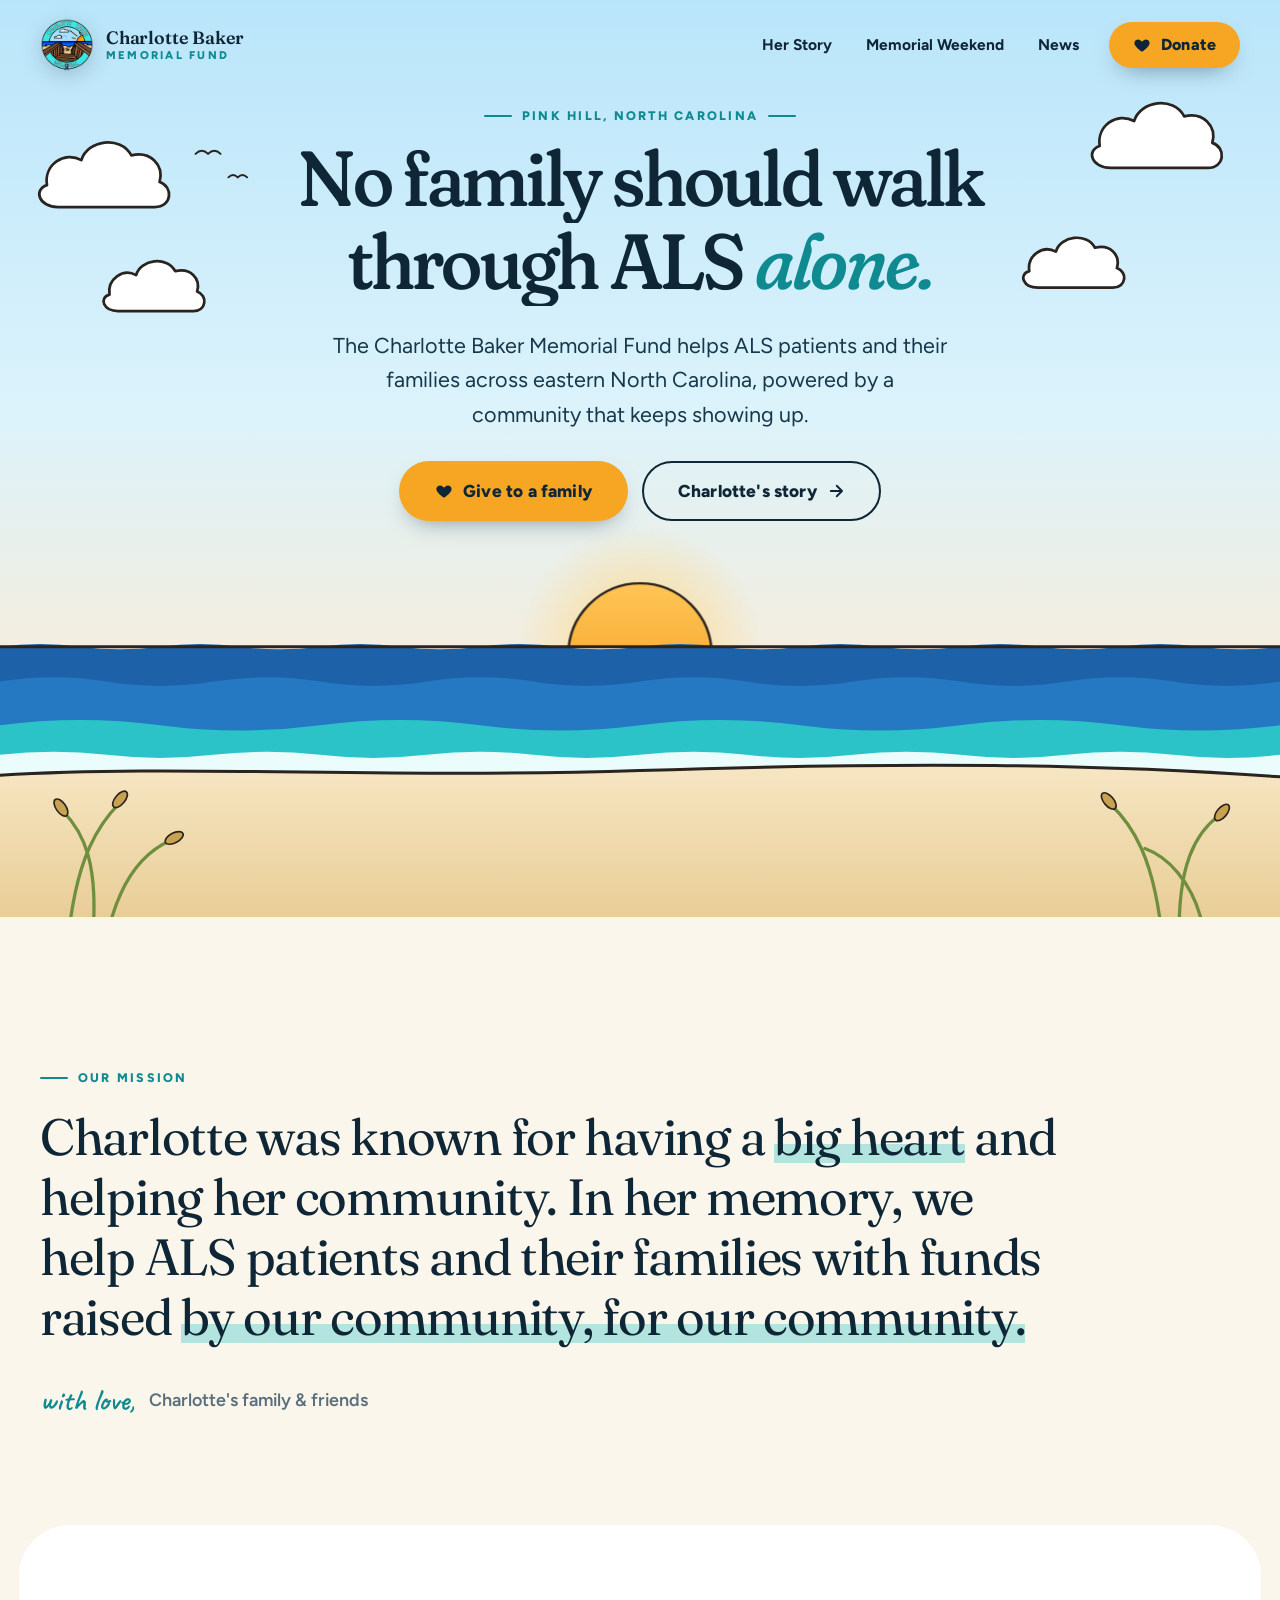
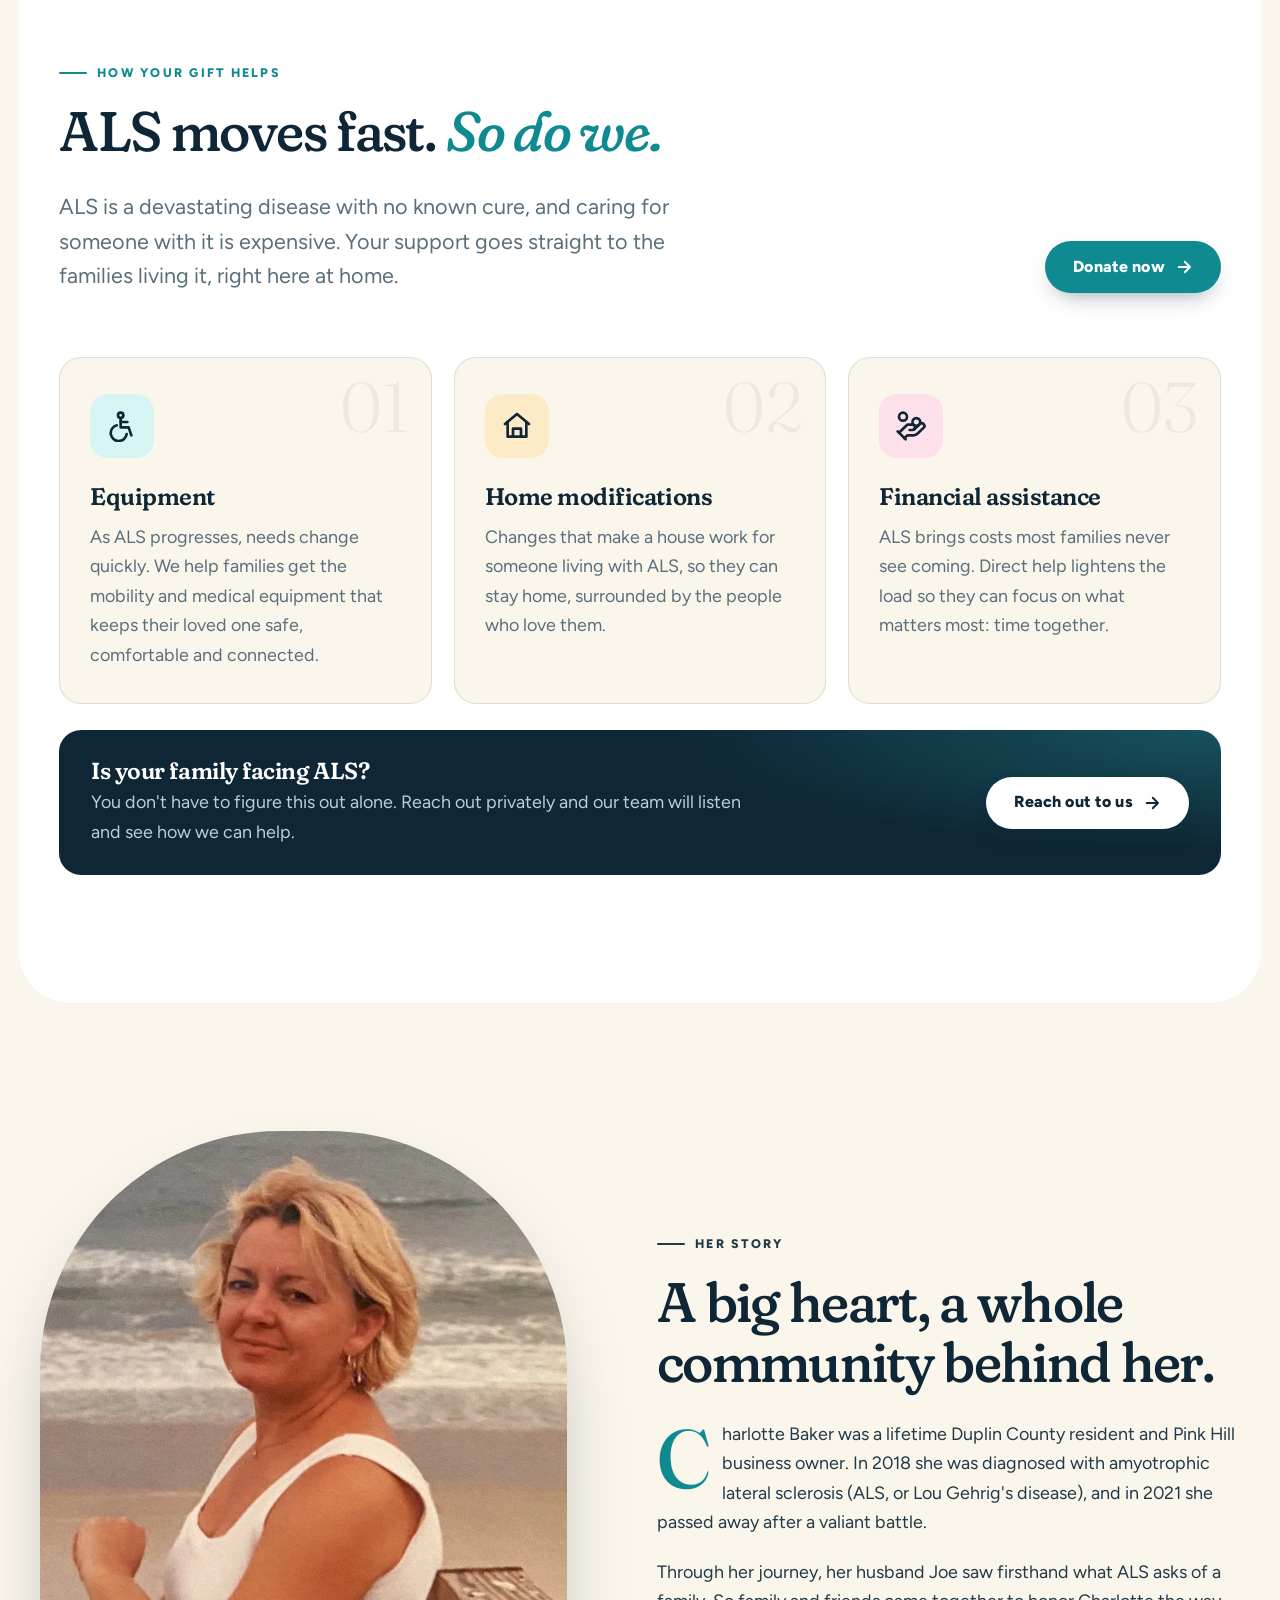
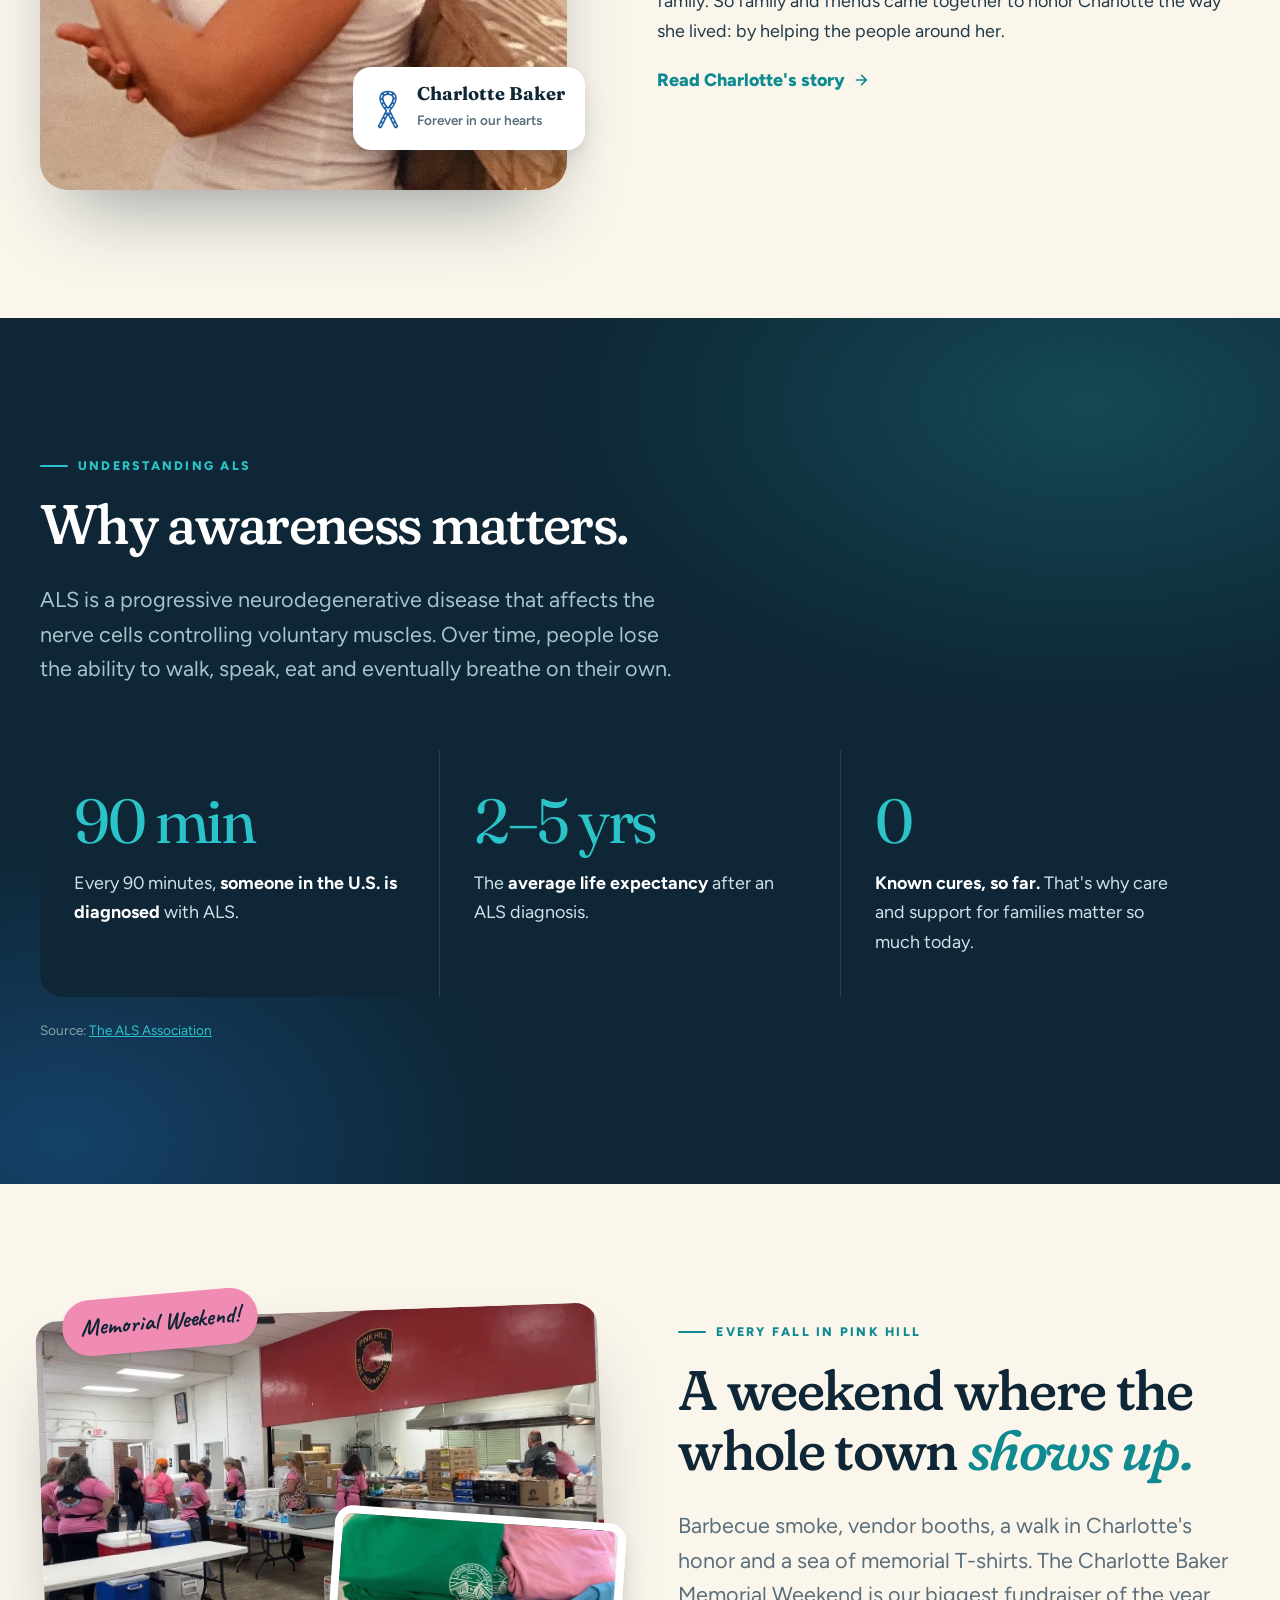
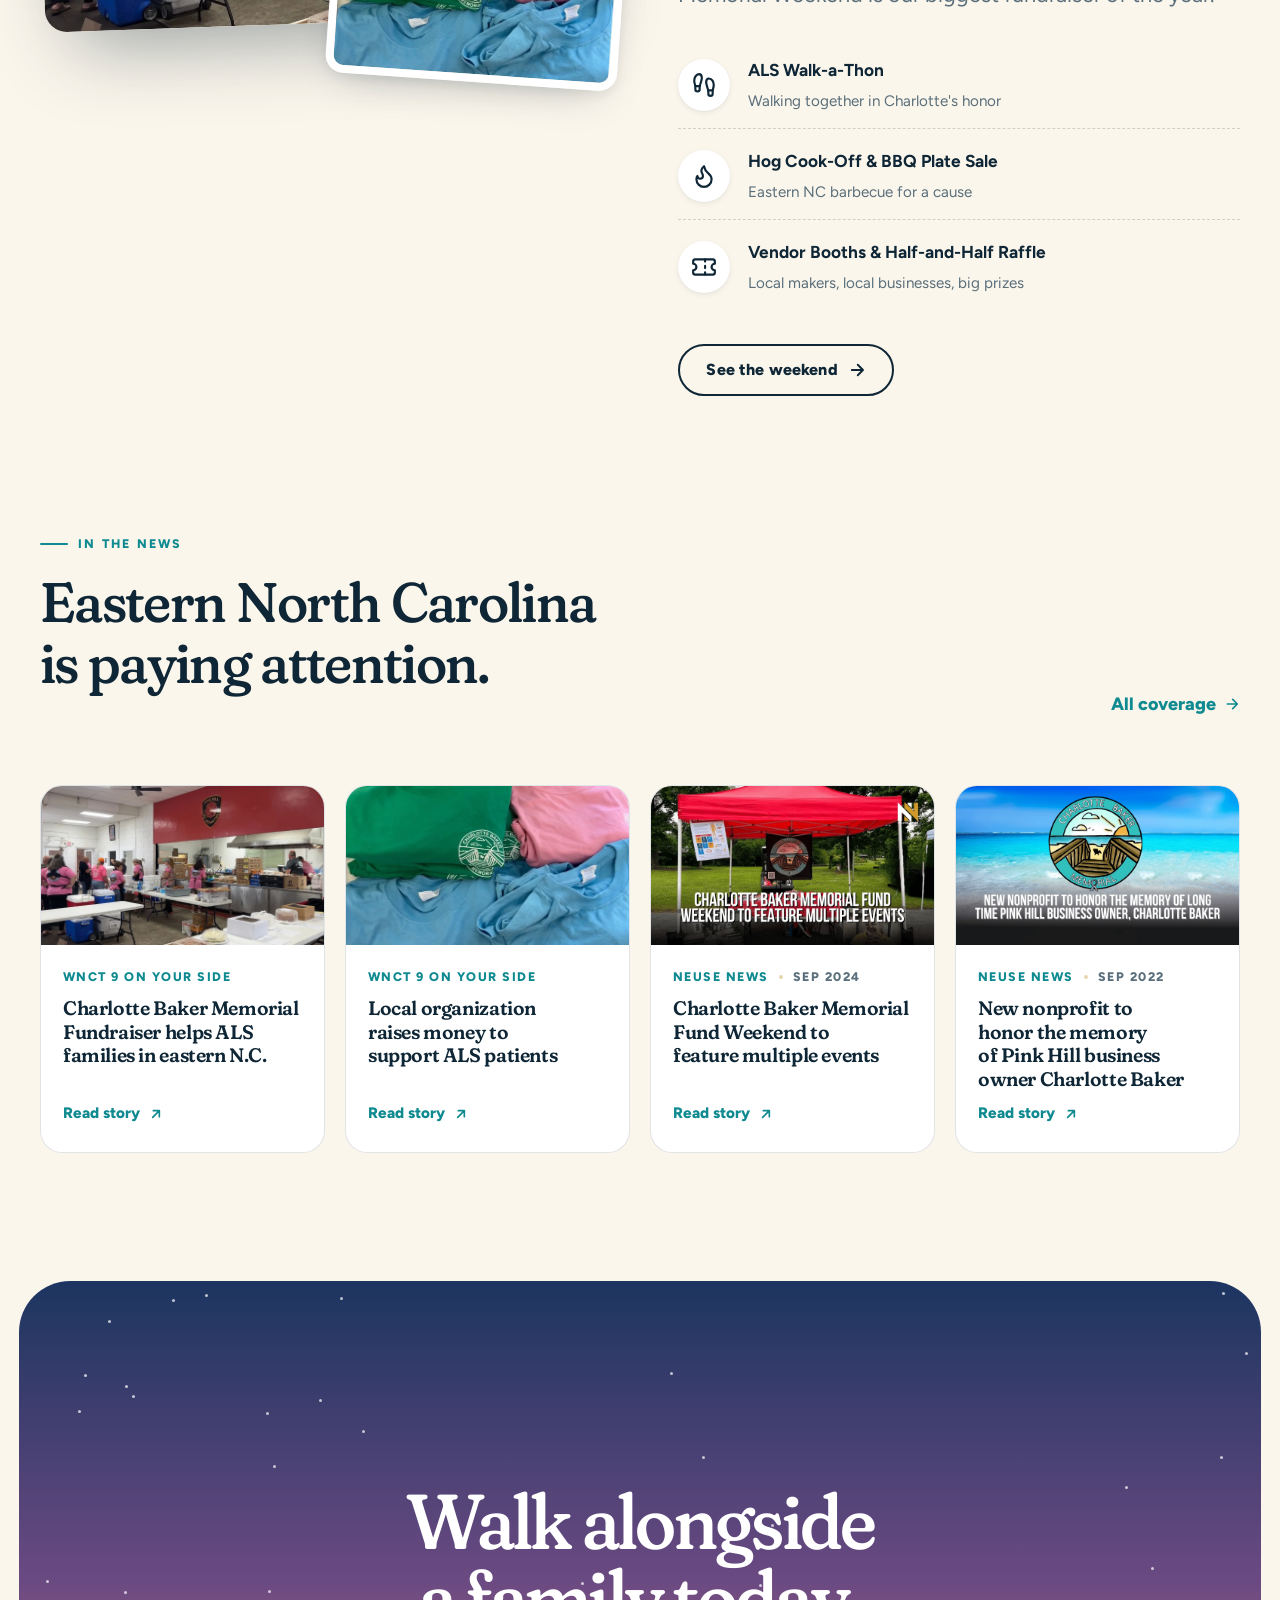
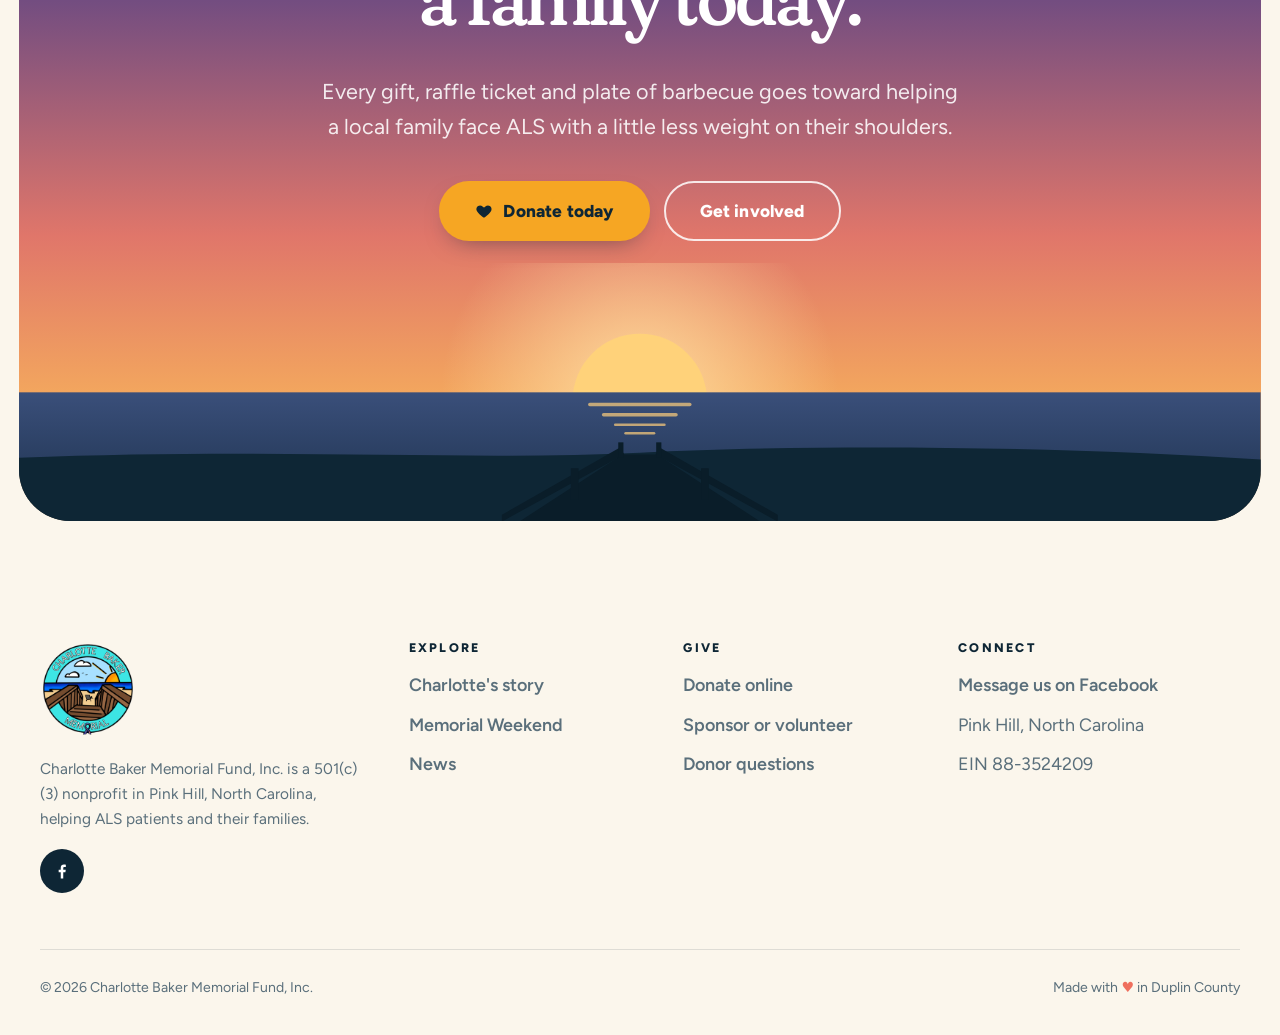
==== index.html @ 6b44a30d "Remove board section and softball from current Memorial Weekend content - Her Story: drop the "Our b" ====
<!doctype html>
<html lang="en">
<head>
  <meta charset="utf-8">
  <meta name="viewport" content="width=device-width, initial-scale=1">
  <title>Charlotte Baker Memorial Fund | Helping ALS Families in Eastern NC</title>
  <meta name="description" content="The Charlotte Baker Memorial Fund is a Pink Hill, NC nonprofit helping ALS patients and their families through community fundraisers and donations.">
  <link rel="canonical" href="https://cbmemorialfund.com/">
  <meta name="theme-color" content="#0e2635">

  <meta property="og:type" content="website">
  <meta property="og:site_name" content="Charlotte Baker Memorial Fund">
  <meta property="og:title" content="Charlotte Baker Memorial Fund">
  <meta property="og:description" content="No family should walk through ALS alone. Helping ALS patients and families across eastern North Carolina.">
  <meta property="og:image" content="https://cbmemorialfund.com/assets/img/press-founding.png">
  <meta property="og:url" content="https://cbmemorialfund.com/">
  <meta name="twitter:card" content="summary_large_image">

  <link rel="icon" type="image/png" href="assets/img/favicon.png">
  <link rel="apple-touch-icon" href="assets/img/apple-touch-icon.png">

  <link rel="preconnect" href="https://fonts.googleapis.com">
  <link rel="preconnect" href="https://fonts.gstatic.com" crossorigin>
  <link href="https://fonts.googleapis.com/css2?family=Caveat:wght@600;700&family=Figtree:wght@400;500;600;700;800&family=Fraunces:ital,opsz,wght,SOFT,WONK@0,9..144,300..700,0..100,0..1;1,9..144,300..700,0..100,0..1&display=swap" rel="stylesheet">
  <link rel="stylesheet" href="assets/css/styles.css?v=4">
  <script>document.documentElement.classList.add("js")</script>

  <script type="application/ld+json">
  {
    "@context": "https://schema.org",
    "@type": "NGO",
    "name": "Charlotte Baker Memorial Fund, Inc.",
    "url": "https://cbmemorialfund.com/",
    "logo": "https://cbmemorialfund.com/assets/img/logo.png",
    "description": "A Pink Hill, North Carolina nonprofit helping ALS patients and their families through funds generated by fundraisers and donations from the community.",
    "taxID": "88-3524209",
    "foundingDate": "2021",
    "address": { "@type": "PostalAddress", "addressLocality": "Pink Hill", "addressRegion": "NC", "addressCountry": "US" },
    "sameAs": ["https://www.facebook.com/CBakerSoftballTournament/"]
  }
  </script>
</head>
<body>
  <a class="skip-link" href="#main">Skip to content</a>

  <header class="site-header">
    <div class="wrap header-inner">
      <a class="brand" href="index.html" aria-label="Charlotte Baker Memorial Fund home">
        <img src="assets/img/logo-sm.png" alt="" width="54" height="54">
        <span class="brand-text"><strong>Charlotte Baker</strong><span>Memorial Fund</span></span>
      </a>
      <button class="menu-toggle" aria-expanded="false" aria-controls="site-nav" aria-label="Open menu"><span></span></button>
      <nav class="nav" id="site-nav" aria-label="Main">
        <a href="story.html">Her Story</a>
        <a href="events.html">Memorial Weekend</a>
        <a href="news.html">News</a>
        <a class="btn btn-sun btn-heart" href="donate.html">
          <svg viewBox="0 0 24 24" fill="currentColor" aria-hidden="true"><path d="M12 21s-7.5-4.6-9.6-9.3C.9 8.3 3 4.5 6.7 4.5c2.1 0 3.6 1.1 4.3 2.5h2c.7-1.4 2.2-2.5 4.3-2.5 3.7 0 5.8 3.8 4.3 7.2C19.5 16.4 12 21 12 21z"/></svg>
          Donate
        </a>
      </nav>
    </div>
  </header>

  <main id="main">

    <!-- ============ HERO ============ -->
    <section class="hero" aria-labelledby="hero-title">
      <div class="hero-scene" aria-hidden="true">
        <!-- Clouds & gulls -->
        <svg class="scene-sky left" viewBox="0 0 360 420">
          <g fill="#fff" stroke="#2a2320" stroke-width="3.5" stroke-linejoin="round">
            <path class="cloud c1" d="M60 160c-4-26 22-44 44-32 8-26 50-32 64-6 24-6 42 12 36 34 18 6 16 32-6 32H74c-24 0-32-22-14-28z"/>
            <path class="cloud c2" d="M140 300c-3-20 17-34 34-25 6-20 39-25 50-5 19-5 33 9 28 26 14 5 12 25-5 25H151c-19 0-25-17-11-21z"/>
          </g>
          <g fill="none" stroke="#2a2320" stroke-width="2.5" stroke-linecap="round">
            <path class="bird" d="M250 120q8-8 16 0q8-8 16 0"/>
            <path class="bird b2" d="M292 150q6-6 12 0q6-6 12 0"/>
          </g>
        </svg>
        <svg class="scene-sky right" viewBox="0 0 360 420">
          <g fill="#fff" stroke="#2a2320" stroke-width="3.5" stroke-linejoin="round">
            <path class="cloud c3" d="M130 110c-4-26 22-44 44-32 8-26 50-32 64-6 24-6 42 12 36 34 18 6 16 32-6 32H144c-24 0-32-22-14-28z"/>
            <path class="cloud c1" d="M40 270c-3-20 17-34 34-25 6-20 39-25 50-5 19-5 33 9 28 26 14 5 12 25-5 25H51c-19 0-25-17-11-21z"/>
          </g>
        </svg>

        <!-- Sun rising from behind the horizon -->
        <div class="scene-sun">
          <svg viewBox="0 0 400 220">
            <defs>
              <radialGradient id="sunGlow"><stop offset="0%" stop-color="#ffd784" stop-opacity=".95"/><stop offset="100%" stop-color="#ffd784" stop-opacity="0"/></radialGradient>
              <linearGradient id="sunFill" x1="0" y1="0" x2="0" y2="1"><stop offset="0%" stop-color="#ffc657"/><stop offset="100%" stop-color="#f39a1c"/></linearGradient>
            </defs>
            <g class="sun-group">
              <circle class="sun-glow" cx="200" cy="220" r="200" fill="url(#sunGlow)"/>
              <circle cx="200" cy="232" r="118" fill="url(#sunFill)" stroke="#2a2320" stroke-width="4"/>
            </g>
          </svg>
        </div>

        <!-- Sea & sand (stretches to any width) -->
        <svg class="scene-sea" viewBox="0 590 1440 320" preserveAspectRatio="none">
          <defs>
            <linearGradient id="sandFill" x1="0" y1="0" x2="0" y2="1"><stop offset="0%" stop-color="#f6e6c3"/><stop offset="100%" stop-color="#e8cc95"/></linearGradient>
          </defs>
          <path class="wave w1" fill="#1d62a8" d="M0 600 Q45.0 594 90.0 600 T180 600 T270 600 T360 600 T450 600 T540 600 T630 600 T720 600 T810 600 T900 600 T990 600 T1080 600 T1170 600 T1260 600 T1350 600 T1440 600 T1530 600 T1620 600 T1710 600 T1800 600 T1890 600 T1980 600 T2070 600 T2160 600 V1000 H0Z"/>
          <line x1="0" y1="600" x2="1440" y2="600" stroke="#2a2320" stroke-width="3" vector-effect="non-scaling-stroke"/>
          <path class="wave w2" fill="#2479c2" d="M0 640 Q60.0 630 120.0 640 T240 640 T360 640 T480 640 T600 640 T720 640 T840 640 T960 640 T1080 640 T1200 640 T1320 640 T1440 640 T1560 640 T1680 640 T1800 640 T1920 640 T2040 640 T2160 640 V1040 H0Z"/>
          <path class="wave w3" fill="#2cc3c8" d="M0 690 Q90.0 678 180.0 690 T360 690 T540 690 T720 690 T900 690 T1080 690 T1260 690 T1440 690 T1620 690 T1800 690 T1980 690 T2160 690 V990 H0Z"/>
          <path class="wave w2 foam" fill="#eafcfc" d="M0 724 Q60.0 717 120.0 724 T240 724 T360 724 T480 724 T600 724 T720 724 T840 724 T960 724 T1080 724 T1200 724 T1320 724 T1440 724 T1560 724 T1680 724 T1800 724 T1920 724 T2040 724 T2160 724 V1024 H0Z"/>
          <path fill="url(#sandFill)" stroke="#2a2320" stroke-width="3" vector-effect="non-scaling-stroke" d="M-10 748 C 200 734, 420 752, 720 742 S 1240 734, 1450 750 V920 H-10Z"/>
        </svg>

        <!-- Sea oats -->
        <svg class="scene-oats left" viewBox="100 740 180 170">
          <g fill="none" stroke="#6f8f3f" stroke-width="4" stroke-linecap="round">
            <path d="M140 910 C 150 840, 170 800, 200 770"/><path d="M168 910 C 170 850, 160 810, 130 780"/><path d="M190 910 C 205 860, 230 830, 262 816"/>
          </g>
          <g fill="#c9a24f" stroke="#2a2320" stroke-width="2">
            <ellipse cx="200" cy="766" rx="6" ry="12" transform="rotate(40 200 766)"/><ellipse cx="128" cy="776" rx="6" ry="12" transform="rotate(-35 128 776)"/><ellipse cx="266" cy="813" rx="6" ry="12" transform="rotate(62 266 813)"/>
          </g>
        </svg>
        <svg class="scene-oats right" viewBox="1200 740 180 170">
          <g fill="none" stroke="#6f8f3f" stroke-width="4" stroke-linecap="round">
            <path d="M1280 910 C 1270 840, 1250 800, 1220 772"/><path d="M1304 910 C 1306 850, 1320 810, 1352 786"/><path d="M1330 910 C 1318 866, 1290 836, 1262 826"/>
          </g>
          <g fill="#c9a24f" stroke="#2a2320" stroke-width="2">
            <ellipse cx="1218" cy="768" rx="6" ry="12" transform="rotate(-40 1218 768)"/><ellipse cx="1356" cy="782" rx="6" ry="12" transform="rotate(40 1356 782)"/>
          </g>
        </svg>
      </div>

      <div class="wrap hero-grid">
        <div class="hero-copy">
          <p class="eyebrow fade-up">Pink Hill, North Carolina</p>
          <h1 class="display" id="hero-title">
            <span class="line"><span>No family should walk</span></span>
            <span class="line"><span>through ALS <em class="accent">alone.</em></span></span>
          </h1>
          <p class="lede fade-up d1">The Charlotte Baker Memorial Fund helps ALS patients and their families across eastern North Carolina, powered by a community that keeps showing up.</p>
          <div class="hero-actions fade-up d2">
            <a class="btn btn-sun btn-lg btn-heart" href="donate.html">
              <svg viewBox="0 0 24 24" fill="currentColor" aria-hidden="true"><path d="M12 21s-7.5-4.6-9.6-9.3C.9 8.3 3 4.5 6.7 4.5c2.1 0 3.6 1.1 4.3 2.5h2c.7-1.4 2.2-2.5 4.3-2.5 3.7 0 5.8 3.8 4.3 7.2C19.5 16.4 12 21 12 21z"/></svg>
              Give to a family
            </a>
            <a class="btn btn-outline btn-lg" href="story.html">
              Charlotte's story
              <svg class="arrow" viewBox="0 0 24 24" fill="none" stroke="currentColor" stroke-width="2.5" stroke-linecap="round" stroke-linejoin="round" aria-hidden="true"><path d="M5 12h14M13 5l7 7-7 7"/></svg>
            </a>
          </div>
        </div>
      </div>
    </section>

    <!-- ============ MISSION ============ -->
    <section class="mission">
      <div class="wrap">
        <p class="eyebrow" data-reveal>Our mission</p>
        <blockquote class="mission-quote">
          Charlotte was known for having a <span class="hl">big heart</span> and helping her community. In her memory, we help ALS patients and their families with funds raised <span class="hl">by our community, for our community.</span>
        </blockquote>
        <div class="mission-sign" data-reveal>
          <span class="hand">with love,</span> Charlotte's family &amp; friends
        </div>
      </div>
    </section>

    <!-- ============ HOW WE HELP ============ -->
    <section class="section help">
      <div class="wrap">
        <div class="section-head">
          <div data-reveal>
            <p class="eyebrow">How your gift helps</p>
            <h2 class="h2">ALS moves fast. <em class="accent">So do we.</em></h2>
            <p class="lede">ALS is a devastating disease with no known cure, and caring for someone with it is expensive. Your support goes straight to the families living it, right here at home.</p>
          </div>
          <a class="btn btn-teal" href="donate.html" data-reveal>Donate now
            <svg class="arrow" viewBox="0 0 24 24" fill="none" stroke="currentColor" stroke-width="2.5" stroke-linecap="round" stroke-linejoin="round" aria-hidden="true"><path d="M5 12h14M13 5l7 7-7 7"/></svg>
          </a>
        </div>

        <div class="help-grid">
          <article class="help-card" data-reveal>
            <span class="num" aria-hidden="true">01</span>
            <div class="icon">
              <svg viewBox="0 0 24 24" fill="none" stroke="currentColor" stroke-width="2" stroke-linecap="round" stroke-linejoin="round" aria-hidden="true"><circle cx="11" cy="4" r="2"/><path d="M11 6v7h6l2 6"/><path d="M11 9h5"/><path d="M8 11.5A6 6 0 1 0 15.5 18"/></svg>
            </div>
            <h3>Equipment</h3>
            <p>As ALS progresses, needs change quickly. We help families get the mobility and medical equipment that keeps their loved one safe, comfortable and connected.</p>
          </article>
          <article class="help-card" data-reveal data-delay="120">
            <span class="num" aria-hidden="true">02</span>
            <div class="icon">
              <svg viewBox="0 0 24 24" fill="none" stroke="currentColor" stroke-width="2" stroke-linecap="round" stroke-linejoin="round" aria-hidden="true"><path d="M3 10.5 12 3l9 7.5"/><path d="M5 9v11h14V9"/><path d="M9 20v-6h6v6"/></svg>
            </div>
            <h3>Home modifications</h3>
            <p>Changes that make a house work for someone living with ALS, so they can stay home, surrounded by the people who love them.</p>
          </article>
          <article class="help-card" data-reveal data-delay="240">
            <span class="num" aria-hidden="true">03</span>
            <div class="icon">
              <svg viewBox="0 0 24 24" fill="none" stroke="currentColor" stroke-width="2" stroke-linecap="round" stroke-linejoin="round" aria-hidden="true"><path d="M11 15h2a2 2 0 1 0 0-4h-3c-.6 0-1.1.2-1.4.6L3 17"/><path d="m7 21 1.6-1.4c.3-.4.8-.6 1.4-.6h4c1.1 0 2.1-.4 2.8-1.2l4.6-4.4a2 2 0 0 0-2.75-2.91l-4.2 3.9"/><path d="m2 16 6 6"/><circle cx="16" cy="9" r="2.9"/><circle cx="6" cy="5" r="3"/></svg>
            </div>
            <h3>Financial assistance</h3>
            <p>ALS brings costs most families never see coming. Direct help lightens the load so they can focus on what matters most: time together.</p>
          </article>
        </div>

        <div class="families-band" data-reveal>
          <div>
            <h3>Is your family facing ALS?</h3>
            <p>You don't have to figure this out alone. Reach out privately and our team will listen and see how we can help.</p>
          </div>
          <a class="btn btn-light" href="https://www.facebook.com/CBakerSoftballTournament/" target="_blank" rel="noopener">Reach out to us
            <svg class="arrow" viewBox="0 0 24 24" fill="none" stroke="currentColor" stroke-width="2.5" stroke-linecap="round" stroke-linejoin="round" aria-hidden="true"><path d="M5 12h14M13 5l7 7-7 7"/></svg>
          </a>
        </div>
      </div>
    </section>

    <!-- ============ CHARLOTTE ============ -->
    <section class="section">
      <div class="wrap story-split">
        <div class="story-visual" data-reveal="left">
          <div class="story-frame">
            <picture>
              <source srcset="assets/img/charlotte.webp" type="image/webp">
              <img class="portrait" src="assets/img/charlotte.jpg" alt="Charlotte Baker smiling on the beach beside a wooden boardwalk railing" width="920" height="1150" loading="lazy">
            </picture>
          </div>
          <div class="story-badge">
            <svg viewBox="0 0 40 56" aria-hidden="true"><path d="M20 30C12 21 9 15 11.5 9.5 14 4 26 4 28.5 9.5 31 15 28 21 20 30ZM20 30 9 52M20 30l11 22" fill="none" stroke="#1d62a8" stroke-width="6" stroke-linecap="round" stroke-linejoin="round"/><path d="M20 30C12 21 9 15 11.5 9.5 14 4 26 4 28.5 9.5 31 15 28 21 20 30ZM20 30 9 52M20 30l11 22" fill="none" stroke="#fff" stroke-width="1.6" stroke-dasharray="3 4" stroke-linecap="round"/></svg>
            <div><strong>Charlotte Baker</strong><span>Forever in our hearts</span></div>
          </div>
        </div>

        <div class="story-copy" data-reveal="right">
          <p class="eyebrow">Her story</p>
          <h2 class="h2">A big heart, a whole community behind her.</h2>
          <p class="dropcap">Charlotte Baker was a lifetime Duplin County resident and Pink Hill business owner. In 2018 she was diagnosed with amyotrophic lateral sclerosis (ALS, or Lou Gehrig's disease), and in 2021 she passed away after a valiant battle.</p>
          <p>Through her journey, her husband Joe saw firsthand what ALS asks of a family. So family and friends came together to honor Charlotte the way she lived: by helping the people around her.</p>
          <a class="text-link" href="story.html">Read Charlotte's story
            <svg viewBox="0 0 24 24" fill="none" stroke="currentColor" stroke-width="2.5" stroke-linecap="round" stroke-linejoin="round" aria-hidden="true"><path d="M5 12h14M13 5l7 7-7 7"/></svg>
          </a>
        </div>
      </div>
    </section>

    <!-- ============ ABOUT ALS ============ -->
    <section class="section deep">
      <div class="wrap">
        <div class="section-head">
          <div data-reveal>
            <p class="eyebrow">Understanding ALS</p>
            <h2 class="h2">Why awareness matters.</h2>
            <p class="lede">ALS is a progressive neurodegenerative disease that affects the nerve cells controlling voluntary muscles. Over time, people lose the ability to walk, speak, eat and eventually breathe on their own.</p>
          </div>
        </div>
        <div class="facts" data-reveal>
          <div class="fact">
            <span class="fact-num">90 min</span>
            <p>Every 90 minutes, <strong>someone in the U.S. is diagnosed</strong> with ALS.</p>
          </div>
          <div class="fact">
            <span class="fact-num">2&ndash;5 yrs</span>
            <p>The <strong>average life expectancy</strong> after an ALS diagnosis.</p>
          </div>
          <div class="fact">
            <span class="fact-num">0</span>
            <p><strong>Known cures, so far.</strong> That's why care and support for families matter so much today.</p>
          </div>
        </div>
        <p class="source">Source: <a href="https://www.als.org/understanding-als" target="_blank" rel="noopener">The ALS Association</a></p>
      </div>
    </section>

    <!-- ============ MEMORIAL WEEKEND ============ -->
    <section class="section">
      <div class="wrap weekend-grid">
        <div class="photo-stack" data-reveal="left">
          <span class="tag">Memorial Weekend!</span>
          <div class="p1"><img src="assets/img/volunteers-kitchen.webp" alt="Volunteers in pink memorial shirts preparing barbecue plates at the Pink Hill Fire Department" width="1179" height="652" loading="lazy"></div>
          <div class="p2"><img src="assets/img/memorial-shirts.webp" alt="Charlotte Baker Memorial T-shirts in green, pink and blue" width="1280" height="706" loading="lazy"></div>
        </div>
        <div data-reveal="right">
          <p class="eyebrow">Every fall in Pink Hill</p>
          <h2 class="h2">A weekend where the whole town <em class="accent">shows up.</em></h2>
          <p class="lede">Barbecue smoke, vendor booths, a walk in Charlotte's honor and a sea of memorial T-shirts. The Charlotte Baker Memorial Weekend is our biggest fundraiser of the year.</p>
          <ul class="event-list">
            <li>
              <span class="ico"><svg viewBox="0 0 24 24" fill="none" stroke="currentColor" stroke-width="2" stroke-linecap="round" stroke-linejoin="round" aria-hidden="true"><path d="M4 16v-2.4C4 11.5 3 10.5 3 8c0-2.7 1.5-6 4.5-6C9.4 2 10 3.8 10 5.5c0 3.1-2 5.7-2 8.7V16a2 2 0 1 1-4 0Z"/><path d="M20 20v-2.4c0-2.1 1-3.1 1-5.6 0-2.7-1.5-6-4.5-6C14.6 6 14 7.8 14 9.5c0 3.1 2 5.7 2 8.7V20a2 2 0 1 0 4 0Z"/><path d="M16 17h4M4 13h4"/></svg></span>
              <div><strong>ALS Walk-a-Thon</strong><span>Walking together in Charlotte's honor</span></div>
            </li>
            <li>
              <span class="ico"><svg viewBox="0 0 24 24" fill="none" stroke="currentColor" stroke-width="2" stroke-linecap="round" stroke-linejoin="round" aria-hidden="true"><path d="M8.5 14.5A2.5 2.5 0 0 0 11 12c0-1.38-.5-2-1-3-1.07-2.14-.22-4.05 2-6 .5 2.5 2 4.9 4 6.5 2 1.6 3 3.5 3 5.5a7 7 0 1 1-14 0c0-1.15.43-2.29 1-3a2.5 2.5 0 0 0 2.5 2.5z"/></svg></span>
              <div><strong>Hog Cook-Off &amp; BBQ Plate Sale</strong><span>Eastern NC barbecue for a cause</span></div>
            </li>
            <li>
              <span class="ico"><svg viewBox="0 0 24 24" fill="none" stroke="currentColor" stroke-width="2" stroke-linecap="round" stroke-linejoin="round" aria-hidden="true"><path d="M2 9a3 3 0 0 1 0 6v2a2 2 0 0 0 2 2h16a2 2 0 0 0 2-2v-2a3 3 0 0 1 0-6V7a2 2 0 0 0-2-2H4a2 2 0 0 0-2 2Z"/><path d="M13 5v2M13 17v2M13 11v2"/></svg></span>
              <div><strong>Vendor Booths &amp; Half-and-Half Raffle</strong><span>Local makers, local businesses, big prizes</span></div>
            </li>
          </ul>
          <div class="hero-actions">
            <a class="btn btn-outline" href="events.html">See the weekend
              <svg class="arrow" viewBox="0 0 24 24" fill="none" stroke="currentColor" stroke-width="2.5" stroke-linecap="round" stroke-linejoin="round" aria-hidden="true"><path d="M5 12h14M13 5l7 7-7 7"/></svg>
            </a>
          </div>
        </div>
      </div>
    </section>

    <!-- ============ NEWS ============ -->
    <section class="section" style="padding-top: 0;">
      <div class="wrap">
        <div class="section-head">
          <div data-reveal>
            <p class="eyebrow">In the news</p>
            <h2 class="h2">Eastern North Carolina is paying attention.</h2>
          </div>
          <a class="text-link" href="news.html" data-reveal>All coverage
            <svg viewBox="0 0 24 24" fill="none" stroke="currentColor" stroke-width="2.5" stroke-linecap="round" stroke-linejoin="round" aria-hidden="true"><path d="M5 12h14M13 5l7 7-7 7"/></svg>
          </a>
        </div>
        <div class="news-grid">
          <a class="news-card" data-reveal href="https://www.wnct.com/local-news/charlotte-baker-fund-aids-als-families-in-eastern-n-c/" target="_blank" rel="noopener">
            <div class="thumb"><img src="assets/img/volunteers-kitchen.webp" alt="" loading="lazy" width="1179" height="652"></div>
            <div class="body">
              <div class="news-meta">WNCT 9 On Your Side</div>
              <h3>Charlotte Baker Memorial Fundraiser helps ALS families in eastern N.C.</h3>
              <span class="text-link">Read story <svg viewBox="0 0 24 24" fill="none" stroke="currentColor" stroke-width="2.5" stroke-linecap="round" stroke-linejoin="round" aria-hidden="true"><path d="M7 17 17 7M8 7h9v9"/></svg></span>
            </div>
          </a>
          <a class="news-card" data-reveal data-delay="100" href="https://www.wnct.com/local-news/local-organization-raises-money-to-support-als-patients/" target="_blank" rel="noopener">
            <div class="thumb"><img src="assets/img/memorial-shirts.webp" alt="" loading="lazy" width="1280" height="706"></div>
            <div class="body">
              <div class="news-meta">WNCT 9 On Your Side</div>
              <h3>Local organization raises money to support ALS patients</h3>
              <span class="text-link">Read story <svg viewBox="0 0 24 24" fill="none" stroke="currentColor" stroke-width="2.5" stroke-linecap="round" stroke-linejoin="round" aria-hidden="true"><path d="M7 17 17 7M8 7h9v9"/></svg></span>
            </div>
          </a>
          <a class="news-card" data-reveal data-delay="200" href="https://www.neusenews.com/index/2024/9/charlotte-baker-memorial-fund-weekend-to-feature-multiple-events" target="_blank" rel="noopener">
            <div class="thumb"><img src="assets/img/press-weekend.webp" alt="" loading="lazy" width="1500" height="844"></div>
            <div class="body">
              <div class="news-meta">Neuse News <span class="dot"></span><time datetime="2024-09-18">Sep 2024</time></div>
              <h3>Charlotte Baker Memorial Fund Weekend to feature multiple events</h3>
              <span class="text-link">Read story <svg viewBox="0 0 24 24" fill="none" stroke="currentColor" stroke-width="2.5" stroke-linecap="round" stroke-linejoin="round" aria-hidden="true"><path d="M7 17 17 7M8 7h9v9"/></svg></span>
            </div>
          </a>
          <a class="news-card" data-reveal data-delay="300" href="https://www.neusenews.com/index/2022/9/26/new-nonprofit-to-honor-the-memory-of-long-time-pink-hill-business-owner-charlotte-baker" target="_blank" rel="noopener">
            <div class="thumb"><img src="assets/img/press-founding.webp" alt="" loading="lazy" width="1500" height="844"></div>
            <div class="body">
              <div class="news-meta">Neuse News <span class="dot"></span><time datetime="2022-09-26">Sep 2022</time></div>
              <h3>New nonprofit to honor the memory of Pink Hill business owner Charlotte Baker</h3>
              <span class="text-link">Read story <svg viewBox="0 0 24 24" fill="none" stroke="currentColor" stroke-width="2.5" stroke-linecap="round" stroke-linejoin="round" aria-hidden="true"><path d="M7 17 17 7M8 7h9v9"/></svg></span>
            </div>
          </a>
        </div>
      </div>
    </section>

    <!-- ============ CTA ============ -->
    <section class="cta" aria-labelledby="cta-title">
      <div class="stars" aria-hidden="true"></div>
      <div class="wrap-narrow">
        <p class="eyebrow" data-reveal>Be part of her legacy</p>
        <h2 class="display" id="cta-title" data-reveal>Walk alongside a family today.</h2>
        <p class="lede" data-reveal>Every gift, raffle ticket and plate of barbecue goes toward helping a local family face ALS with a little less weight on their shoulders.</p>
        <div class="cta-actions" data-reveal>
          <a class="btn btn-sun btn-lg btn-heart" href="donate.html">
            <svg viewBox="0 0 24 24" fill="currentColor" aria-hidden="true"><path d="M12 21s-7.5-4.6-9.6-9.3C.9 8.3 3 4.5 6.7 4.5c2.1 0 3.6 1.1 4.3 2.5h2c.7-1.4 2.2-2.5 4.3-2.5 3.7 0 5.8 3.8 4.3 7.2C19.5 16.4 12 21 12 21z"/></svg>
            Donate today
          </a>
          <a class="btn btn-outline-light btn-lg" href="events.html">Get involved</a>
        </div>
      </div>
      <div class="cta-art" aria-hidden="true">
        <svg viewBox="0 0 1440 300" preserveAspectRatio="xMidYMax slice">
          <defs>
            <radialGradient id="duskGlow"><stop offset="0%" stop-color="#ffe0a3" stop-opacity=".9"/><stop offset="100%" stop-color="#ffe0a3" stop-opacity="0"/></radialGradient>
            <linearGradient id="duskSea" x1="0" y1="0" x2="0" y2="1"><stop offset="0%" stop-color="#3a4f7a"/><stop offset="100%" stop-color="#1b2f4a"/></linearGradient>
            <clipPath id="duskSky"><rect width="1440" height="152"/></clipPath>
          </defs>
          <circle cx="720" cy="150" r="230" fill="url(#duskGlow)"/>
          <circle cx="720" cy="160" r="78" fill="#ffd27a" clip-path="url(#duskSky)"/>
          <rect y="150" width="1440" height="150" fill="url(#duskSea)"/>
          <g fill="#ffcf7d" opacity=".7">
            <rect x="660" y="162" width="120" height="4" rx="2"/><rect x="676" y="174" width="88" height="4" rx="2"/>
            <rect x="690" y="186" width="60" height="3" rx="1.5"/><rect x="702" y="196" width="36" height="3" rx="1.5"/>
          </g>
          <path fill="#0e2635" d="M0 226 C 300 214, 520 230, 720 220 S 1200 212, 1440 228 V300 H0Z"/>
          <g fill="#0a1d29">
            <path d="M700 222 H740 L860 300 H580Z"/>
            <path d="M697 214 L560 292 L560 300 L702 222Z"/><path d="M743 214 L880 292 L880 300 L738 222Z"/>
            <rect x="695" y="208" width="6" height="18"/><rect x="739" y="208" width="6" height="18"/>
            <rect x="640" y="238" width="9" height="36"/><rect x="791" y="238" width="9" height="36"/>
          </g>
        </svg>
      </div>
    </section>
  </main>

  <footer class="site-footer">
    <div class="wrap">
      <div class="footer-grid">
        <div class="footer-brand">
          <img src="assets/img/logo-sm.png" alt="Charlotte Baker Memorial Fund logo" width="96" height="97">
          <p>Charlotte Baker Memorial Fund, Inc. is a 501(c)(3) nonprofit in Pink Hill, North Carolina, helping ALS patients and their families.</p>
          <div class="social">
            <a href="https://www.facebook.com/CBakerSoftballTournament/" target="_blank" rel="noopener" aria-label="Facebook">
              <svg viewBox="0 0 24 24" fill="currentColor" aria-hidden="true"><path d="M13.5 21v-7.5h2.6l.4-3h-3V8.6c0-.9.3-1.5 1.5-1.5h1.6V4.4c-.3 0-1.2-.1-2.3-.1-2.3 0-3.8 1.4-3.8 3.9v2.3H8v3h2.5V21h3z"/></svg>
            </a>
          </div>
        </div>
        <div>
          <h4>Explore</h4>
          <ul>
            <li><a href="story.html">Charlotte's story</a></li>
            <li><a href="events.html">Memorial Weekend</a></li>
            <li><a href="news.html">News</a></li>
          </ul>
        </div>
        <div>
          <h4>Give</h4>
          <ul>
            <li><a href="donate.html">Donate online</a></li>
            <li><a href="events.html#get-involved">Sponsor or volunteer</a></li>
            <li><a href="donate.html#faq">Donor questions</a></li>
          </ul>
        </div>
        <div>
          <h4>Connect</h4>
          <ul>
            <li><a href="https://www.facebook.com/CBakerSoftballTournament/" target="_blank" rel="noopener">Message us on Facebook</a></li>
            <li>Pink Hill, North Carolina</li>
            <li>EIN 88-3524209</li>
          </ul>
        </div>
      </div>
      <div class="footer-bottom">
        <span>&copy; <span data-year>2026</span> Charlotte Baker Memorial Fund, Inc.</span>
        <span>Made with <span class="heart">&#9829;</span> in Duplin County</span>
      </div>
    </div>
  </footer>

  <script src="assets/js/main.js?v=4" defer></script>
</body>
</html>
---- assets/css/styles.css ----
/* ==========================================================================
   Charlotte Baker Memorial Fund — site styles
   Palette pulled from the memorial logo: boardwalk, beach, sunrise, sea.
   ========================================================================== */

:root {
  /* Sea & sky */
  --ink: #0e2635;          /* deep water — primary text & dark sections */
  --ink-2: #16384c;
  --ocean: #1d62a8;        /* logo water line */
  --teal: #2cc3c8;         /* logo ring */
  --teal-deep: #0e8a90;    /* accessible teal for text on light */
  --teal-soft: #d8f5f6;
  --sky: #cdeefb;

  /* Sand & sun */
  --sand: #fbf6ec;         /* page background */
  --sand-2: #f3e7cd;
  --sand-3: #e8d6ae;
  --sun: #f6a623;
  --sun-deep: #d9820b;
  --coral: #ef6f5e;
  --pink: #f08bb4;         /* memorial weekend shirts */
  --wood: #7b5334;         /* boardwalk */
  --wood-light: #a8774d;

  /* Neutrals */
  --text: #213a48;
  --muted: #5a6f7b;
  --line: rgba(14, 38, 53, 0.12);
  --white: #ffffff;

  --font-display: "Fraunces", Georgia, "Times New Roman", serif;
  --font-body: "Figtree", system-ui, -apple-system, "Segoe UI", sans-serif;
  --font-hand: "Caveat", "Bradley Hand", cursive;

  --radius: 22px;
  --radius-sm: 12px;
  --shadow-sm: 0 2px 6px rgba(14, 38, 53, 0.06), 0 1px 2px rgba(14, 38, 53, 0.05);
  --shadow: 0 18px 40px -18px rgba(14, 38, 53, 0.28), 0 4px 12px rgba(14, 38, 53, 0.06);
  --shadow-lg: 0 40px 80px -30px rgba(14, 38, 53, 0.45);

  --wrap: 1200px;
  --gutter: clamp(16px, 4vw, 40px);
  --section: clamp(72px, 10vw, 140px);
  --ease: cubic-bezier(0.22, 1, 0.36, 1);
}

/* ---------- Reset ---------- */
*, *::before, *::after { box-sizing: border-box; }
html { -webkit-text-size-adjust: 100%; scroll-behavior: smooth; scroll-padding-top: 90px; }
body {
  margin: 0;
  background: var(--sand);
  color: var(--text);
  font-family: var(--font-body);
  font-size: clamp(1.02rem, 0.98rem + 0.2vw, 1.12rem);
  line-height: 1.65;
  -webkit-font-smoothing: antialiased;
  text-rendering: optimizeLegibility;
  overflow-x: hidden;
}
img, svg, video { display: block; max-width: 100%; }
img { height: auto; }
a { color: inherit; }
button { font: inherit; cursor: pointer; }
h1, h2, h3, h4 {
  font-family: var(--font-display);
  color: var(--ink);
  line-height: 1.08;
  letter-spacing: -0.02em;
  margin: 0 0 0.5em;
  font-weight: 600;
  font-variation-settings: "SOFT" 100, "WONK" 0;
  text-wrap: balance;
}
p { margin: 0 0 1.1em; text-wrap: pretty; }
::selection { background: var(--teal); color: var(--ink); }
:focus-visible { outline: 3px solid var(--sun); outline-offset: 3px; border-radius: 6px; }

.skip-link {
  position: absolute; left: 16px; top: -60px; z-index: 200;
  background: var(--ink); color: #fff; padding: 10px 16px; border-radius: 10px;
  text-decoration: none; font-weight: 700; transition: top .2s;
}
.skip-link:focus { top: 16px; }

.wrap { width: min(var(--wrap), 100% - 2 * var(--gutter)); margin-inline: auto; }
.wrap-narrow { width: min(780px, 100% - 2 * var(--gutter)); margin-inline: auto; }
.section { padding-block: var(--section); position: relative; }
.center { text-align: center; }
.visually-hidden {
  position: absolute !important; width: 1px; height: 1px; overflow: hidden;
  clip: rect(0 0 0 0); white-space: nowrap;
}

/* ---------- Type helpers ---------- */
.eyebrow {
  display: inline-flex; align-items: center; gap: 10px;
  font-family: var(--font-body);
  font-size: 0.78rem; font-weight: 800; letter-spacing: 0.18em; text-transform: uppercase;
  color: var(--teal-deep);
  margin-bottom: 18px;
}
.eyebrow::before {
  content: ""; width: 28px; height: 2px; border-radius: 2px; background: currentColor;
}
.center .eyebrow::after { content: ""; width: 28px; height: 2px; border-radius: 2px; background: currentColor; }
.display {
  font-size: clamp(2.5rem, 1.5rem + 4.2vw, 5rem);
  font-weight: 500;
  letter-spacing: -0.035em;
  line-height: 0.98;
}
.h2 { font-size: clamp(2rem, 1.4rem + 2.6vw, 3.5rem); font-weight: 500; letter-spacing: -0.03em; }
.h3 { font-size: clamp(1.3rem, 1.1rem + 0.7vw, 1.65rem); }
.lede { font-size: clamp(1.12rem, 1rem + 0.5vw, 1.35rem); color: var(--muted); line-height: 1.6; }
.hand { font-family: var(--font-hand); font-weight: 600; letter-spacing: 0; }
em.accent, .accent { font-style: italic; color: var(--teal-deep); font-variation-settings: "SOFT" 100, "WONK" 1; }

/* ---------- Buttons ---------- */
.btn {
  --bg: var(--ink); --fg: #fff;
  display: inline-flex; align-items: center; justify-content: center; gap: 10px;
  min-height: 52px; padding: 0 26px;
  border-radius: 999px; border: 2px solid transparent;
  background: var(--bg); color: var(--fg);
  font-weight: 800; font-size: 1rem; letter-spacing: 0.01em;
  text-decoration: none; white-space: nowrap;
  transition: transform .35s var(--ease), box-shadow .35s var(--ease), background-color .25s;
  box-shadow: 0 10px 24px -12px rgba(14, 38, 53, .55);
  position: relative; isolation: isolate; overflow: hidden;
}
.btn:hover { transform: translateY(-2px); box-shadow: 0 18px 32px -14px rgba(14, 38, 53, .6); }
.btn:active { transform: translateY(0); }
.btn svg { width: 18px; height: 18px; flex: none; transition: transform .35s var(--ease); }
.btn:hover svg.arrow { transform: translateX(4px); }
.btn-sun { --bg: var(--sun); --fg: var(--ink); }
.btn-sun:hover { background: #ffb53d; }
.btn-teal { --bg: var(--teal-deep); --fg: #fff; }
.btn-teal:hover { background: #0b7a80; }
.btn-light { --bg: #fff; --fg: var(--ink); }
.btn-outline { --bg: transparent; --fg: var(--ink); border-color: var(--ink); box-shadow: none; }
.btn-outline:hover { background: var(--ink); color: #fff; }
.btn-outline-light { --bg: transparent; --fg: #fff; border-color: rgba(255,255,255,.85); box-shadow: none; }
.btn-outline-light:hover { background: #fff; color: var(--ink); }
.btn-lg { min-height: 60px; padding: 0 34px; font-size: 1.08rem; }
.btn-heart svg { color: var(--coral); }
.btn-sun.btn-heart svg { color: var(--ink); }

.text-link {
  display: inline-flex; align-items: center; gap: 8px;
  font-weight: 800; color: var(--teal-deep); text-decoration: none;
  background: linear-gradient(currentColor, currentColor) 0 100% / 0 2px no-repeat;
  transition: background-size .4s var(--ease);
  padding-bottom: 2px;
}
.text-link:hover { background-size: 100% 2px; }
.text-link svg { width: 16px; height: 16px; transition: transform .3s var(--ease); }
.text-link:hover svg { transform: translateX(4px); }

/* ---------- Header ---------- */
.site-header {
  position: fixed; inset: 0 0 auto 0; z-index: 100;
  padding-block: 18px;
  transition: padding .4s var(--ease), background-color .4s, box-shadow .4s, color .4s;
  color: var(--ink);
}
.site-header.is-scrolled {
  padding-block: 10px;
  background: rgba(251, 246, 236, 0.86);
  -webkit-backdrop-filter: saturate(160%) blur(14px);
  backdrop-filter: saturate(160%) blur(14px);
  box-shadow: 0 1px 0 var(--line), 0 10px 30px -20px rgba(14,38,53,.35);
}
.header-inner { display: flex; align-items: center; justify-content: space-between; gap: 20px; }
.brand { display: flex; align-items: center; gap: 12px; text-decoration: none; color: inherit; }
.brand img {
  width: 54px; height: 54px; object-fit: contain;
  filter: drop-shadow(0 6px 10px rgba(14,38,53,.2));
  transition: width .4s var(--ease), height .4s var(--ease), transform .6s var(--ease);
}
.brand:hover img { transform: rotate(-8deg) scale(1.04); }
.site-header.is-scrolled .brand img { width: 44px; height: 44px; }
.brand-text { display: flex; flex-direction: column; line-height: 1.02; }
.brand-text strong { font-family: var(--font-display); font-size: 1.12rem; font-weight: 600; letter-spacing: -0.01em; color: var(--ink); }
.brand-text span { font-size: 0.7rem; font-weight: 800; letter-spacing: 0.2em; text-transform: uppercase; color: var(--teal-deep); margin-top: 3px; }

.nav { display: flex; align-items: center; gap: 6px; }
.nav a:not(.btn) {
  position: relative; padding: 10px 14px; border-radius: 999px;
  text-decoration: none; font-weight: 700; font-size: 0.97rem; color: var(--ink);
  transition: background-color .25s;
}
.nav a:not(.btn):hover { background: rgba(14, 38, 53, .06); }
.nav a[aria-current="page"]:not(.btn)::after {
  content: ""; position: absolute; left: 50%; bottom: 3px; width: 6px; height: 6px;
  margin-left: -3px; border-radius: 50%; background: var(--sun);
}
.nav .btn { min-height: 46px; padding: 0 22px; margin-left: 10px; }

.menu-toggle {
  display: none; width: 48px; height: 48px; border-radius: 50%;
  border: 0; background: var(--ink); color: #fff;
  align-items: center; justify-content: center;
  position: relative; z-index: 120;
}
.menu-toggle span, .menu-toggle span::before, .menu-toggle span::after {
  display: block; width: 20px; height: 2px; border-radius: 2px; background: currentColor;
  transition: transform .35s var(--ease), background-color .2s;
}
.menu-toggle span { position: relative; }
.menu-toggle span::before, .menu-toggle span::after { content: ""; position: absolute; left: 0; }
.menu-toggle span::before { top: -6px; }
.menu-toggle span::after { top: 6px; }
.menu-open .menu-toggle span { background: transparent; }
.menu-open .menu-toggle span::before { transform: translateY(6px) rotate(45deg); }
.menu-open .menu-toggle span::after { transform: translateY(-6px) rotate(-45deg); }

@media (max-width: 900px) {
  .menu-toggle { display: inline-flex; }
  .nav {
    position: fixed; inset: 0; z-index: 110;
    flex-direction: column; align-items: stretch; justify-content: center; gap: 4px;
    padding: 100px 28px 40px;
    background: var(--ink);
    background-image: radial-gradient(120% 60% at 100% 0%, rgba(44,195,200,.25), transparent 60%),
                      radial-gradient(90% 50% at 0% 100%, rgba(246,166,35,.18), transparent 60%);
    clip-path: circle(0% at calc(100% - 44px) 44px);
    transition: clip-path .7s var(--ease);
    visibility: hidden;
  }
  .menu-open .nav { clip-path: circle(150% at calc(100% - 44px) 44px); visibility: visible; }
  .nav a:not(.btn) {
    color: #fff; font-family: var(--font-display); font-size: 2.2rem; font-weight: 500;
    padding: 10px 6px; border-radius: 0; letter-spacing: -0.02em;
    opacity: 0; transform: translateY(16px);
    transition: opacity .5s var(--ease), transform .5s var(--ease);
  }
  .nav a:not(.btn):hover { background: none; color: var(--teal); }
  .nav a[aria-current="page"]:not(.btn)::after { left: auto; right: 6px; top: 50%; bottom: auto; margin-top: -5px; width: 10px; height: 10px; }
  .nav .btn { margin: 24px 0 0; min-height: 60px; font-size: 1.1rem; opacity: 0; transition: opacity .5s var(--ease) .35s; }
  .menu-open .nav a:not(.btn) { opacity: 1; transform: none; }
  .menu-open .nav a:nth-child(1) { transition-delay: .12s; }
  .menu-open .nav a:nth-child(2) { transition-delay: .18s; }
  .menu-open .nav a:nth-child(3) { transition-delay: .24s; }
  .menu-open .nav a:nth-child(4) { transition-delay: .30s; }
  .menu-open .nav .btn { opacity: 1; }
  .menu-open .menu-toggle { background: #fff; color: var(--ink); }
  .menu-open { overflow: hidden; }
}
@media (max-width: 420px) {
  .brand-text strong { font-size: 1rem; }
  .brand img { width: 46px; height: 46px; }
}

/* ==========================================================================
   HERO — the boardwalk at sunrise
   ========================================================================== */
.hero {
  --sea-h: clamp(200px, 31vh, 340px);
  position: relative; isolation: isolate;
  min-height: max(640px, 100svh);
  display: flex; align-items: center;
  padding: 96px 0 calc(var(--sea-h) + clamp(100px, 13vh, 130px));
  overflow: hidden;
  background: linear-gradient(180deg, #b9e5fa 0%, #dcf3fb 45%, #fdebd3 82%, #fcdcae 100%);
}
.hero-scene { position: absolute; inset: 0; z-index: -1; pointer-events: none; }
.scene-sky { position: absolute; top: 60px; width: clamp(180px, 22vw, 340px); height: auto; }
.scene-sky.left { left: 0; }
.scene-sky.right { right: 0; }
.scene-sea { position: absolute; left: 0; bottom: 0; width: 100%; height: var(--sea-h); }
/* horizon sits 10/320 of the sea band from its top */
.scene-sun {
  position: absolute; left: 50%; transform: translateX(-50%); bottom: calc(var(--sea-h) * 0.969 - 1px);
  width: clamp(220px, 19vw, 290px); aspect-ratio: 400 / 220; overflow: hidden;
}
.scene-sun svg { width: 100%; height: 100%; overflow: visible; }
.scene-oats { position: absolute; bottom: 0; height: calc(var(--sea-h) * 0.5); width: auto; aspect-ratio: 180 / 170; }
.scene-oats.left { left: 3%; }
.scene-oats.right { right: 3%; }
.hero-grid { position: relative; z-index: 1; }
.hero-copy { max-width: 920px; margin-inline: auto; text-align: center; }
.hero-copy .eyebrow::after { content: ""; width: 28px; height: 2px; border-radius: 2px; background: currentColor; }
.hero-copy .lede { margin-inline: auto; }
.hero-copy .hero-actions, .hero-copy .hero-note { justify-content: center; }
.hero h1 { margin-bottom: 22px; font-size: min(clamp(2.5rem, 1.2rem + 4.6vw, 5.4rem), 9.5vh); }
.hero .eyebrow { margin-bottom: 14px; }
@media (max-height: 820px) and (min-width: 901px) { .hero .lede { font-size: 1.1rem; } }
.hero h1 .line { display: block; overflow: hidden; padding-bottom: 0.08em; }
.hero h1 .line > span { display: inline-block; }
.hero .lede { color: var(--ink-2); max-width: 44ch; margin-bottom: 30px; }
.hero-actions { display: flex; flex-wrap: wrap; gap: 14px; align-items: center; }
.hero-note {
  margin-top: 22px; display: flex; align-items: center; gap: 12px;
  font-size: 0.92rem; color: var(--ink-2); font-weight: 600;
}
.hero-note .ribbon { width: 22px; height: 30px; flex: none; }

@keyframes spin { to { transform: rotate(360deg); } }

/* SVG scene animations */
.sun-group { animation: sunrise 3.2s var(--ease) both; }
.sun-glow { animation: pulse 6s ease-in-out infinite; transform-origin: 200px 220px; }
@keyframes pulse { 0%, 100% { opacity: .8; transform: scale(1); } 50% { opacity: 1; transform: scale(1.08); } }
@keyframes sunrise { from { transform: translateY(160px); } to { transform: none; } }
.cloud { animation: sway ease-in-out infinite alternate; }
.cloud.c1 { animation-duration: 9s; }
.cloud.c2 { animation-duration: 12s; animation-delay: -4s; }
.cloud.c3 { animation-duration: 11s; animation-delay: -7s; }
@keyframes sway { from { transform: translateX(-18px); } to { transform: translateX(18px); } }
.wave { animation: wave linear infinite; }
.wave.w1 { animation-duration: 18s; }
.wave.w2 { animation-duration: 12s; animation-direction: reverse; }
.wave.w3 { animation-duration: 9s; }
@keyframes wave { from { transform: translateX(0); } to { transform: translateX(-720px); } }
.foam { animation: foam 5s ease-in-out infinite; }
@keyframes foam { 0%, 100% { transform: translateY(0); opacity: .9; } 50% { transform: translateY(6px); opacity: .55; } }
.bird { animation: bird 6s ease-in-out infinite alternate; }
.bird.b2 { animation-duration: 7.5s; animation-delay: -3s; }
@keyframes bird { from { transform: translate(0, 0); } to { transform: translate(-24px, -10px); } }

@media (max-width: 900px) {
  .hero { --sea-h: clamp(170px, 26vh, 240px); padding-top: 104px; align-items: flex-start; }
  .scene-sun { width: 240px; }
  .scene-sky { display: none; }
  .hero-grid { grid-template-columns: 1fr; }
}

/* ---------- Page hero (inner pages) ---------- */
.page-hero {
  position: relative; isolation: isolate; overflow: hidden;
  padding: clamp(150px, 18vw, 210px) 0 clamp(110px, 14vw, 170px);
  background: linear-gradient(180deg, #c7ebfa 0%, #e6f6fb 55%, var(--sand) 100%);
}
.page-hero .wrap { position: relative; z-index: 2; }
.page-hero .display { max-width: 16ch; }
.page-hero .lede { max-width: 58ch; margin-top: 8px; color: var(--ink-2); }
.page-hero-art { position: absolute; inset: auto 0 -1px 0; z-index: 1; pointer-events: none; }
.page-hero-art svg { display: block; }
.page-hero-art svg { width: 100%; height: auto; }
.page-hero .sun-dot {
  position: absolute; z-index: 0; right: 12%;
  /* centre of the sun sits on the horizon line of the wave band below */
  bottom: calc(7.3vw - clamp(60px, 8vw, 120px));
  width: clamp(120px, 16vw, 240px); aspect-ratio: 1; border-radius: 50%;
  border: 3px solid #2a2320;
  background: radial-gradient(circle at 40% 40%, #ffd27a, var(--sun) 60%, #f19a1a);
  box-shadow: 0 0 120px 40px rgba(246, 166, 35, .35);
  animation: sunrise 2.8s var(--ease) both;
}
.crumbs { display: flex; gap: 8px; font-size: .88rem; font-weight: 700; color: var(--muted); margin-bottom: 18px; }
.crumbs a { text-decoration: none; color: var(--teal-deep); }

/* ==========================================================================
   Sections
   ========================================================================== */

/* Mission statement */
.mission { padding-block: clamp(80px, 11vw, 150px) clamp(60px, 8vw, 100px); }
.mission-quote {
  font-family: var(--font-display); font-weight: 400;
  font-size: clamp(1.7rem, 1.1rem + 2.6vw, 3.2rem);
  line-height: 1.18; letter-spacing: -0.025em; color: var(--ink);
  text-wrap: balance; margin: 0;
}
.mission-quote .hl {
  background: linear-gradient(transparent 62%, rgba(44, 195, 200, .35) 62%, rgba(44, 195, 200, .35) 92%, transparent 92%);
  background-size: 0% 100%; background-repeat: no-repeat;
  transition: background-size 1.4s var(--ease) .3s;
}
.mission-quote.is-visible .hl { background-size: 100% 100%; }
.mission-sign { margin-top: 28px; display: flex; align-items: center; gap: 14px; color: var(--muted); font-weight: 600; }
.mission-sign .hand { font-size: 1.9rem; color: var(--teal-deep); }

/* Section heading row */
.section-head { display: flex; align-items: end; justify-content: space-between; gap: 30px; margin-bottom: clamp(40px, 5vw, 64px); flex-wrap: wrap; }
.section-head > div { max-width: 640px; }
.section-head .lede { margin: 0; }

/* How we help — cards */
.help { background: var(--white); border-radius: clamp(28px, 4vw, 56px); margin-inline: clamp(8px, 1.5vw, 24px); }
.help-grid { display: grid; grid-template-columns: repeat(3, 1fr); gap: 22px; }
.help-card {
  position: relative; overflow: hidden;
  padding: 36px 30px 34px; border-radius: var(--radius);
  background: var(--sand); border: 1px solid var(--line);
  transition: transform .5s var(--ease), box-shadow .5s var(--ease), border-color .3s;
}
.help-card:hover { transform: translateY(-6px); box-shadow: var(--shadow); border-color: transparent; }
.help-card .icon {
  width: 64px; height: 64px; border-radius: 18px; display: grid; place-items: center;
  margin-bottom: 26px; color: var(--ink);
  transition: transform .6s var(--ease);
}
.help-card:hover .icon { transform: rotate(-8deg) scale(1.08); }
.help-card .icon svg { width: 32px; height: 32px; }
.help-card:nth-child(1) .icon { background: var(--teal-soft); }
.help-card:nth-child(2) .icon { background: #fdebc8; }
.help-card:nth-child(3) .icon { background: #fde0ea; }
.help-card h3 { font-size: 1.5rem; margin-bottom: 12px; }
.help-card p { color: var(--muted); margin: 0; }
.help-card .num {
  position: absolute; right: 22px; top: 14px;
  font-family: var(--font-display); font-size: 4.4rem; font-weight: 300; line-height: 1;
  color: rgba(14, 38, 53, .06);
}
@media (max-width: 900px) { .help-grid { grid-template-columns: 1fr; } }

.families-band {
  margin-top: 26px; padding: 28px 32px; border-radius: var(--radius);
  background: var(--ink); color: #e6f2f5;
  display: flex; align-items: center; justify-content: space-between; gap: 24px; flex-wrap: wrap;
  background-image: radial-gradient(80% 140% at 100% 0%, rgba(44, 195, 200, .28), transparent 60%);
}
.families-band h3 { color: #fff; margin: 0 0 4px; font-size: 1.45rem; }
.families-band p { margin: 0; color: #b8d0d8; max-width: 60ch; }

/* Charlotte's story split */
.story-split { display: grid; grid-template-columns: 0.95fr 1.05fr; gap: clamp(40px, 7vw, 110px); align-items: center; }
.story-visual { position: relative; }
.story-frame {
  position: relative; aspect-ratio: 4 / 5; border-radius: 240px 240px 28px 28px; overflow: hidden;
  background: linear-gradient(180deg, #bfe8fb 0%, #e7f7fb 50%, #f3e2bf 51%, #e9d09f 100%);
  box-shadow: var(--shadow-lg);
  display: grid; place-items: center;
}
.story-frame img.portrait { position: absolute; inset: 0; width: 100%; height: 100%; object-fit: cover; object-position: 50% 20%; }
.story-frame img.logo-fallback { width: 74%; filter: drop-shadow(0 20px 26px rgba(14,38,53,.25)); }
.story-badge {
  position: absolute; right: -18px; bottom: 40px;
  background: #fff; border-radius: 18px; padding: 16px 20px; box-shadow: var(--shadow);
  display: flex; align-items: center; gap: 14px; max-width: 260px;
}
.story-badge svg { width: 30px; height: 40px; flex: none; }
.story-badge strong { display: block; font-family: var(--font-display); font-size: 1.15rem; color: var(--ink); line-height: 1.15; }
.story-badge span { font-size: .85rem; color: var(--muted); font-weight: 600; }
.story-copy .h2 { margin-bottom: 26px; }
.story-copy p { color: var(--text); }
.story-copy .dropcap::first-letter {
  float: left; font-family: var(--font-display); font-size: 4.6em; line-height: .82;
  padding: 6px 12px 0 0; color: var(--teal-deep); font-weight: 500;
}
@media (max-width: 900px) {
  .story-split { grid-template-columns: 1fr; }
  .story-visual { max-width: 440px; }
  .story-badge { right: 12px; }
}

/* ALS facts — deep water section */
.deep {
  background: var(--ink); color: #cfe2e8; position: relative; overflow: hidden; isolation: isolate;
}
.deep::before {
  content: ""; position: absolute; inset: 0; z-index: -1;
  background:
    radial-gradient(60% 50% at 85% 10%, rgba(44, 195, 200, .22), transparent 70%),
    radial-gradient(50% 50% at 5% 95%, rgba(29, 98, 168, .45), transparent 70%);
}
.deep h2, .deep h3 { color: #fff; }
.deep .eyebrow { color: var(--teal); }
.deep .lede { color: #a9c3cc; }
.facts { display: grid; grid-template-columns: repeat(3, 1fr); gap: 1px; background: rgba(255,255,255,.12); border-radius: var(--radius); overflow: hidden; }
.fact { background: var(--ink); padding: 40px 34px; transition: background-color .4s; }
.fact:hover { background: var(--ink-2); }
.fact-num {
  font-family: var(--font-display); font-weight: 400; font-size: clamp(2.6rem, 1.8rem + 2.6vw, 4.2rem);
  color: var(--teal); line-height: 1; letter-spacing: -0.04em; display: block; margin-bottom: 16px;
}
.fact p { margin: 0; color: #cfe2e8; }
.fact p strong { color: #fff; }
.source { margin-top: 22px; font-size: .85rem; color: #86a3ad; }
.source a { color: var(--teal); }
@media (max-width: 900px) { .facts { grid-template-columns: 1fr; } }


/* Memorial weekend */
.weekend-grid { display: grid; grid-template-columns: 1fr 1fr; gap: clamp(36px, 6vw, 90px); align-items: start; }
.photo-stack { position: relative; padding-bottom: 60px; }
.photo-stack .p1 { border-radius: var(--radius); overflow: hidden; box-shadow: var(--shadow-lg); transform: rotate(-2deg); }
.photo-stack .p2 {
  position: absolute; right: -20px; bottom: 0; width: 52%;
  border-radius: 18px; overflow: hidden; border: 8px solid #fff; box-shadow: var(--shadow);
  transform: rotate(4deg);
}
.photo-stack img { width: 100%; height: 100%; object-fit: cover; }
.photo-stack .tag {
  position: absolute; left: 22px; top: -18px; z-index: 3;
  background: var(--pink); color: var(--ink); padding: 8px 18px; border-radius: 999px;
  font-family: var(--font-hand); font-size: 1.5rem; font-weight: 700; transform: rotate(-5deg);
  box-shadow: var(--shadow-sm);
}
.event-list { list-style: none; margin: 30px 0 34px; padding: 0; display: grid; gap: 4px; }
.event-list li {
  display: grid; grid-template-columns: 52px 1fr; gap: 18px; align-items: center;
  padding: 14px 0; border-bottom: 1px dashed rgba(14, 38, 53, .18);
}
.event-list li:last-child { border-bottom: 0; }
.event-list .ico {
  width: 52px; height: 52px; border-radius: 50%; display: grid; place-items: center;
  background: #fff; box-shadow: var(--shadow-sm); color: var(--ink);
}
.event-list .ico svg { width: 26px; height: 26px; }
.event-list strong { display: block; font-size: 1.08rem; color: var(--ink); }
.event-list span { color: var(--muted); font-size: .95rem; }
@media (max-width: 900px) {
  .weekend-grid { grid-template-columns: 1fr; }
  .photo-stack .p2 { right: -6px; }
}

/* News cards */
.news-grid { display: grid; grid-template-columns: repeat(4, 1fr); gap: 20px; }
.news-grid.two { grid-template-columns: repeat(2, 1fr); gap: 28px; }
.news-card {
  display: flex; flex-direction: column; text-decoration: none; color: inherit;
  background: #fff; border-radius: var(--radius); overflow: hidden; border: 1px solid var(--line);
  transition: transform .5s var(--ease), box-shadow .5s var(--ease);
  height: 100%;
}
.news-card:hover { transform: translateY(-6px); box-shadow: var(--shadow); }
.news-card .thumb { aspect-ratio: 16 / 9; overflow: hidden; background: var(--sand-2); }
.news-card .thumb img { width: 100%; height: 100%; object-fit: cover; transition: transform 1s var(--ease); }
.news-card:hover .thumb img { transform: scale(1.06); }
.news-card .body { padding: 22px 22px 24px; display: flex; flex-direction: column; flex: 1; }
.news-meta { display: flex; gap: 10px; align-items: center; font-size: .78rem; font-weight: 800; letter-spacing: .12em; text-transform: uppercase; color: var(--teal-deep); margin-bottom: 10px; }
.news-meta .dot { width: 4px; height: 4px; border-radius: 50%; background: var(--sand-3); }
.news-meta time { color: var(--muted); }
.news-card h3 { font-size: 1.22rem; line-height: 1.2; margin-bottom: 10px; }
.news-card p { color: var(--muted); font-size: .96rem; margin-bottom: 18px; }
.news-card .text-link { margin-top: auto; font-size: .95rem; }
.news-grid.two .news-card h3 { font-size: 1.6rem; }
.news-grid.two .news-card .body { padding: 30px 32px 32px; }
@media (max-width: 1100px) { .news-grid { grid-template-columns: repeat(2, 1fr); } }
@media (max-width: 640px) { .news-grid, .news-grid.two { grid-template-columns: 1fr; } }

/* Final CTA — sunset */
.cta {
  position: relative; isolation: isolate; overflow: hidden;
  margin: 0 clamp(8px, 1.5vw, 24px) clamp(8px, 1.5vw, 24px);
  border-radius: clamp(28px, 4vw, 56px);
  padding: clamp(90px, 12vw, 160px) 0 clamp(200px, 22vw, 280px);
  text-align: center; color: #fff;
  background: linear-gradient(180deg, #1c3560 0%, #6b4a82 36%, #e0766a 66%, #f6ae5c 88%, #f8c070 100%);
}
.cta h2 { color: #fff; }
.cta .lede { color: rgba(255, 255, 255, .88); max-width: 46ch; margin: 0 auto 38px; }
.cta .eyebrow { color: #ffd9a0; }
.cta-actions { display: flex; flex-wrap: wrap; gap: 14px; justify-content: center; }
.cta-art { position: absolute; inset: auto 0 0 0; z-index: -1; }
.cta-art svg { width: 100%; height: auto; }
.cta .stars span {
  position: absolute; width: 3px; height: 3px; border-radius: 50%; background: #fff; opacity: .7;
  animation: twinkle 3s ease-in-out infinite;
}
@keyframes twinkle { 0%, 100% { opacity: .15; } 50% { opacity: .9; } }

/* Footer */
.site-footer { padding: clamp(60px, 8vw, 100px) 0 36px; color: var(--muted); }
.footer-grid { display: grid; grid-template-columns: 1.4fr 1fr 1fr 1.2fr; gap: 40px; }
.footer-brand img { width: 96px; margin-bottom: 18px; }
.footer-brand p { max-width: 34ch; font-size: .96rem; }
.site-footer h4 {
  font-family: var(--font-body); font-size: .78rem; font-weight: 800; letter-spacing: .18em; text-transform: uppercase;
  color: var(--ink); margin-bottom: 16px;
}
.site-footer ul { list-style: none; margin: 0; padding: 0; display: grid; gap: 10px; }
.site-footer a { text-decoration: none; font-weight: 600; transition: color .2s; }
.site-footer a:hover { color: var(--teal-deep); }
.social { display: flex; gap: 10px; margin-top: 6px; }
.social a {
  width: 44px; height: 44px; border-radius: 50%; display: grid; place-items: center;
  background: var(--ink); color: #fff; transition: transform .3s var(--ease), background-color .3s;
}
.social a:hover { transform: translateY(-3px); background: var(--teal-deep); color: #fff; }
.social svg { width: 20px; height: 20px; }
.footer-bottom {
  margin-top: 56px; padding-top: 26px; border-top: 1px solid var(--line);
  display: flex; justify-content: space-between; gap: 16px; flex-wrap: wrap; font-size: .88rem;
}
.footer-bottom .heart { color: var(--coral); }
@media (max-width: 900px) { .footer-grid { grid-template-columns: 1fr 1fr; } .footer-brand { grid-column: 1 / -1; } }
@media (max-width: 480px) { .footer-grid { grid-template-columns: 1fr; } }

/* ==========================================================================
   Inner page components
   ========================================================================== */

/* Long-form prose */
.prose { font-size: clamp(1.08rem, 1rem + 0.3vw, 1.22rem); line-height: 1.75; }
.prose p { margin-bottom: 1.3em; }
.prose .dropcap::first-letter {
  float: left; font-family: var(--font-display); font-size: 3.9em; line-height: .78;
  padding: 7px 6px 0 0; color: var(--teal-deep);
}
.pullquote {
  margin: clamp(40px, 6vw, 70px) 0; padding: 0 0 0 clamp(20px, 3vw, 36px);
  border-left: 4px solid var(--sun);
  font-family: var(--font-display); font-size: clamp(1.5rem, 1.1rem + 1.6vw, 2.3rem);
  line-height: 1.25; color: var(--ink); letter-spacing: -0.02em; font-weight: 400;
}
.pullquote cite { display: block; margin-top: 16px; font-family: var(--font-body); font-style: normal; font-size: 1rem; font-weight: 700; color: var(--muted); letter-spacing: 0; }

/* Family photo feature (story page) */
.family-feature { padding-bottom: clamp(60px, 8vw, 110px); }
.family-photo { position: relative; margin: 0 auto; max-width: min(960px, (100svh - 140px) * 1.6); }
.family-photo picture, .family-photo img { display: block; width: 100%; }
.family-photo img { border-radius: clamp(20px, 3vw, 36px); box-shadow: var(--shadow-lg); }
.family-photo figcaption {
  position: absolute; left: clamp(16px, 4vw, 40px); bottom: clamp(-22px, -2vw, -16px);
  background: #fff; padding: 8px 22px 10px; border-radius: 999px; box-shadow: var(--shadow);
  transform: rotate(-2deg);
}
.family-photo figcaption .hand { font-size: clamp(1.35rem, 1.1rem + 0.8vw, 1.8rem); color: var(--ink); }

/* Journey — sticky heading beside the timeline */
.journey { display: grid; grid-template-columns: 0.9fr 1.1fr; gap: clamp(40px, 6vw, 100px); align-items: start; }
.journey-head { position: sticky; top: 130px; }
@media (max-width: 900px) { .journey { grid-template-columns: 1fr; } .journey-head { position: static; } }

/* Timeline — the boardwalk */
.timeline { position: relative; margin: 0; padding: 0; list-style: none; }
.timeline::before {
  content: ""; position: absolute; left: 27px; top: 10px; bottom: 10px; width: 6px; border-radius: 6px;
  background: repeating-linear-gradient(180deg, var(--wood-light) 0 18px, var(--wood) 18px 22px);
  opacity: .85;
}
.timeline li { position: relative; padding: 0 0 46px 86px; }
.timeline li:last-child { padding-bottom: 0; }
.timeline .marker {
  position: absolute; left: 0; top: 0; width: 60px; height: 60px; border-radius: 50%;
  display: grid; place-items: center; background: #fff; border: 3px solid var(--sand-3);
  font-family: var(--font-display); font-weight: 600; font-size: .95rem; color: var(--ink);
  box-shadow: var(--shadow-sm);
  transition: border-color .5s, background-color .5s, transform .5s var(--ease);
}
.timeline li.is-visible .marker { border-color: var(--teal); transform: scale(1.04); }
.timeline li.memory .marker { background: var(--ink); color: #fff; border-color: var(--ink); }
.timeline h3 { font-size: 1.4rem; margin: 12px 0 8px; }
.timeline p { color: var(--muted); margin: 0; max-width: 60ch; }

/* Two-column feature */
.split { display: grid; grid-template-columns: 1fr 1fr; gap: clamp(36px, 6vw, 90px); align-items: center; }
.split.reverse > :first-child { order: 2; }
@media (max-width: 900px) { .split { grid-template-columns: 1fr; } .split.reverse > :first-child { order: 0; } }

/* People */
.people { display: grid; grid-template-columns: repeat(5, 1fr); gap: 18px; }
.person {
  text-align: center; padding: 30px 16px 26px; background: #fff; border-radius: var(--radius); border: 1px solid var(--line);
  transition: transform .5s var(--ease), box-shadow .5s var(--ease);
}
.person:hover { transform: translateY(-5px); box-shadow: var(--shadow); }
.avatar {
  width: 84px; height: 84px; border-radius: 50%; margin: 0 auto 16px; display: grid; place-items: center;
  font-family: var(--font-display); font-size: 1.7rem; font-weight: 500; color: var(--ink);
  background: linear-gradient(180deg, var(--sky) 0 50%, var(--sand-2) 50% 100%);
  border: 3px solid #fff; box-shadow: 0 0 0 2px var(--teal);
}
.person strong { display: block; font-family: var(--font-display); font-size: 1.15rem; color: var(--ink); }
.person span { font-size: .88rem; color: var(--muted); font-weight: 600; }
@media (max-width: 1000px) { .people { grid-template-columns: repeat(3, 1fr); } }
@media (max-width: 600px) { .people { grid-template-columns: repeat(2, 1fr); } }

/* Event lineup cards */
.lineup { display: grid; grid-template-columns: repeat(6, 1fr); gap: 20px; }
.lineup-card {
  grid-column: span 3; position: relative; overflow: hidden;
  padding: 34px 30px 30px; border-radius: var(--radius); background: #fff; border: 1px solid var(--line);
  transition: transform .5s var(--ease), box-shadow .5s var(--ease);
  display: flex; flex-direction: column;
}
.lineup-card:hover { transform: translateY(-6px); box-shadow: var(--shadow); }
.lineup-card .icon { width: 60px; height: 60px; border-radius: 16px; display: grid; place-items: center; margin-bottom: 22px; }
.lineup-card .icon svg { width: 30px; height: 30px; }
.lineup-card h3 { font-size: 1.45rem; margin-bottom: 10px; }
.lineup-card p { color: var(--muted); margin-bottom: 18px; }
.lineup-card .chip { margin-top: auto; }
.chip {
  display: inline-flex; align-items: center; gap: 8px; align-self: flex-start;
  padding: 6px 14px; border-radius: 999px; font-size: .82rem; font-weight: 800;
  background: var(--sand); color: var(--ink-2); border: 1px solid var(--line);
}
.bg-teal { background: var(--teal-soft); } .bg-sun { background: #fdebc8; } .bg-pink { background: #fde0ea; }
.bg-sky { background: #dcecfb; } .bg-sand { background: var(--sand-2); }
@media (max-width: 640px) { .lineup { grid-template-columns: 1fr; } .lineup-card { grid-column: auto; } }

/* Save-the-date ticket */
.ticket {
  position: relative; display: grid; grid-template-columns: 1fr auto; gap: 0;
  background: var(--ink); color: #fff; border-radius: var(--radius); overflow: hidden;
  box-shadow: var(--shadow-lg);
}
.ticket-main { padding: clamp(30px, 4vw, 50px); position: relative; }
.ticket-main h2 { color: #fff; }
.ticket-main p { color: #b8d0d8; max-width: 52ch; }
.ticket-stub {
  padding: clamp(30px, 4vw, 50px); display: flex; flex-direction: column; justify-content: center; align-items: center; gap: 6px;
  background: var(--sun); color: var(--ink); text-align: center; min-width: 240px;
  border-left: 3px dashed rgba(14, 38, 53, .35); position: relative;
}
.ticket-stub::before, .ticket-stub::after {
  content: ""; position: absolute; left: -16px; width: 30px; height: 30px; border-radius: 50%; background: var(--sand);
}
.ticket-stub::before { top: -15px; } .ticket-stub::after { bottom: -15px; }
.ticket-stub .big { font-family: var(--font-display); font-size: 3.4rem; line-height: 1; font-weight: 600; letter-spacing: -0.04em; }
.ticket-stub .small { font-size: .8rem; font-weight: 800; letter-spacing: .16em; text-transform: uppercase; }
@media (max-width: 720px) {
  .ticket { grid-template-columns: 1fr; }
  .ticket-stub { border-left: 0; border-top: 3px dashed rgba(14,38,53,.35); }
  .ticket-stub::before { top: -16px; left: -15px; } .ticket-stub::after { top: -16px; bottom: auto; left: auto; right: -15px; }
}

/* Past weekends */
.past { display: grid; grid-template-columns: repeat(3, 1fr); gap: 20px; }
.past-card { padding: 30px; border-radius: var(--radius); background: #fff; border: 1px solid var(--line); }
.past-card .year { font-family: var(--font-display); font-size: 3rem; line-height: 1; color: var(--teal-deep); letter-spacing: -0.04em; }
.past-card h3 { font-size: 1.2rem; margin: 12px 0 10px; }
.past-card ul { margin: 0; padding-left: 18px; color: var(--muted); }
.past-card li { margin-bottom: 6px; }
@media (max-width: 900px) { .past { grid-template-columns: 1fr; } }

/* Involvement cards */
.involve { display: grid; grid-template-columns: repeat(3, 1fr); gap: 18px; }
.involve-card {
  padding: 30px 26px; border-radius: var(--radius); background: var(--ink-2); color: #cfe2e8;
  border: 1px solid rgba(255,255,255,.08); transition: transform .5s var(--ease), background-color .4s;
}
.involve-card:hover { transform: translateY(-6px); background: #1b4660; }
.involve-card svg { width: 34px; height: 34px; color: var(--teal); margin-bottom: 20px; }
.involve-card h3 { font-size: 1.3rem; }
.involve-card p { font-size: .96rem; margin: 0; }
@media (max-width: 900px) { .involve { grid-template-columns: 1fr; } }

/* Donate page */
.donate-hero-card {
  position: relative; background: #fff; border-radius: 32px; box-shadow: var(--shadow-lg);
  padding: clamp(30px, 5vw, 56px); overflow: hidden;
}
.donate-hero-card::before {
  content: ""; position: absolute; inset: 0 0 auto 0; height: 8px;
  background: linear-gradient(90deg, var(--teal), var(--ocean), var(--sun), var(--pink));
}
.donate-hero-card h2 { font-size: clamp(1.8rem, 1.3rem + 1.8vw, 2.6rem); }
.secure {
  display: flex; align-items: center; gap: 10px; margin-top: 18px; font-size: .9rem; color: var(--muted); font-weight: 600;
}
.secure svg { width: 18px; height: 18px; color: var(--teal-deep); }
.checklist { list-style: none; padding: 0; margin: 24px 0 30px; display: grid; gap: 14px; }
.checklist li { display: grid; grid-template-columns: 28px 1fr; gap: 12px; align-items: start; }
.checklist svg { width: 26px; height: 26px; color: var(--teal-deep); margin-top: 2px; }
.ein {
  margin-top: 26px; padding: 18px 20px; border-radius: 14px; background: var(--sand); font-size: .92rem; color: var(--ink-2);
  display: flex; gap: 12px; align-items: center;
}
.ein svg { width: 22px; height: 22px; flex: none; color: var(--teal-deep); }

.ways { display: grid; grid-template-columns: repeat(3, 1fr); gap: 20px; }
.way {
  padding: 32px 28px; border-radius: var(--radius); background: #fff; border: 1px solid var(--line);
  transition: transform .5s var(--ease), box-shadow .5s var(--ease);
}
.way:hover { transform: translateY(-5px); box-shadow: var(--shadow); }
.way .icon { width: 56px; height: 56px; border-radius: 16px; display: grid; place-items: center; margin-bottom: 20px; }
.way .icon svg { width: 28px; height: 28px; }
.way h3 { font-size: 1.3rem; }
.way p { color: var(--muted); margin: 0 0 14px; font-size: .98rem; }
@media (max-width: 900px) { .ways { grid-template-columns: 1fr 1fr; } }
@media (max-width: 600px) { .ways { grid-template-columns: 1fr; } }

.where { display: grid; grid-template-columns: repeat(3, 1fr); gap: 0; border-radius: var(--radius); overflow: hidden; }
.where > div { padding: 36px 32px; color: var(--ink); }
.where > div:nth-child(1) { background: var(--teal-soft); }
.where > div:nth-child(2) { background: #fdebc8; }
.where > div:nth-child(3) { background: #fde0ea; }
.where svg { width: 36px; height: 36px; margin-bottom: 16px; }
.where h3 { font-size: 1.3rem; }
.where p { margin: 0; color: var(--ink-2); font-size: .98rem; }
@media (max-width: 800px) { .where { grid-template-columns: 1fr; } }

/* FAQ */
.faq { display: grid; gap: 12px; }
.faq details {
  background: #fff; border-radius: 18px; border: 1px solid var(--line); overflow: hidden;
  transition: box-shadow .3s;
}
.faq details[open] { box-shadow: var(--shadow); }
.faq summary {
  list-style: none; cursor: pointer; padding: 22px 26px; font-weight: 800; color: var(--ink); font-size: 1.08rem;
  display: flex; justify-content: space-between; align-items: center; gap: 16px;
}
.faq summary::-webkit-details-marker { display: none; }
.faq summary::after {
  content: ""; width: 14px; height: 14px; flex: none; border-right: 2.5px solid var(--teal-deep); border-bottom: 2.5px solid var(--teal-deep);
  transform: rotate(45deg) translateY(-4px); transition: transform .35s var(--ease);
}
.faq details[open] summary::after { transform: rotate(225deg) translateY(-2px); }
.faq details > div { padding: 0 26px 24px; color: var(--muted); }
.faq details > div p:last-child { margin: 0; }

/* Wave divider */
.wave-divider { display: block; width: 100%; height: auto; }

/* ==========================================================================
   Reveal animations
   ========================================================================== */
.js [data-reveal] { opacity: 0; transform: translateY(28px); transition: opacity 1s var(--ease), transform 1s var(--ease); }
.js [data-reveal="left"] { transform: translateX(-36px); }
.js [data-reveal="right"] { transform: translateX(36px); }
.js [data-reveal="zoom"] { transform: scale(.94); }
.js [data-reveal].is-visible { opacity: 1; transform: none; }
@media (max-width: 900px) {
  .js [data-reveal="left"]:not(.is-visible), .js [data-reveal="right"]:not(.is-visible) { transform: translateY(28px); }
}
main { overflow-x: clip; }
.js .hero h1 .line > span { transform: translateY(105%); transition: transform 1.2s var(--ease); }
.js .hero.is-ready h1 .line > span { transform: none; }
.js .hero.is-ready h1 .line:nth-child(2) > span { transition-delay: .12s; }
.js .hero.is-ready h1 .line:nth-child(3) > span { transition-delay: .24s; }
.js .hero .fade-up { opacity: 0; transform: translateY(20px); transition: opacity 1s var(--ease), transform 1s var(--ease); }
.js .hero.is-ready .fade-up { opacity: 1; transform: none; }
.js .hero.is-ready .fade-up.d1 { transition-delay: .45s; }
.js .hero.is-ready .fade-up.d2 { transition-delay: .6s; }
.js .hero.is-ready .fade-up.d3 { transition-delay: .75s; }

@media (prefers-reduced-motion: reduce) {
  *, *::before, *::after { animation-duration: .001ms !important; animation-iteration-count: 1 !important; transition-duration: .001ms !important; scroll-behavior: auto !important; }
  .js [data-reveal], .js .hero .fade-up, .js .hero h1 .line > span { opacity: 1 !important; transform: none !important; }
}

/* Print */
@media print {
  .site-header, .hero-scene, .cta-art, .menu-toggle { display: none !important; }
  body { background: #fff; }
}
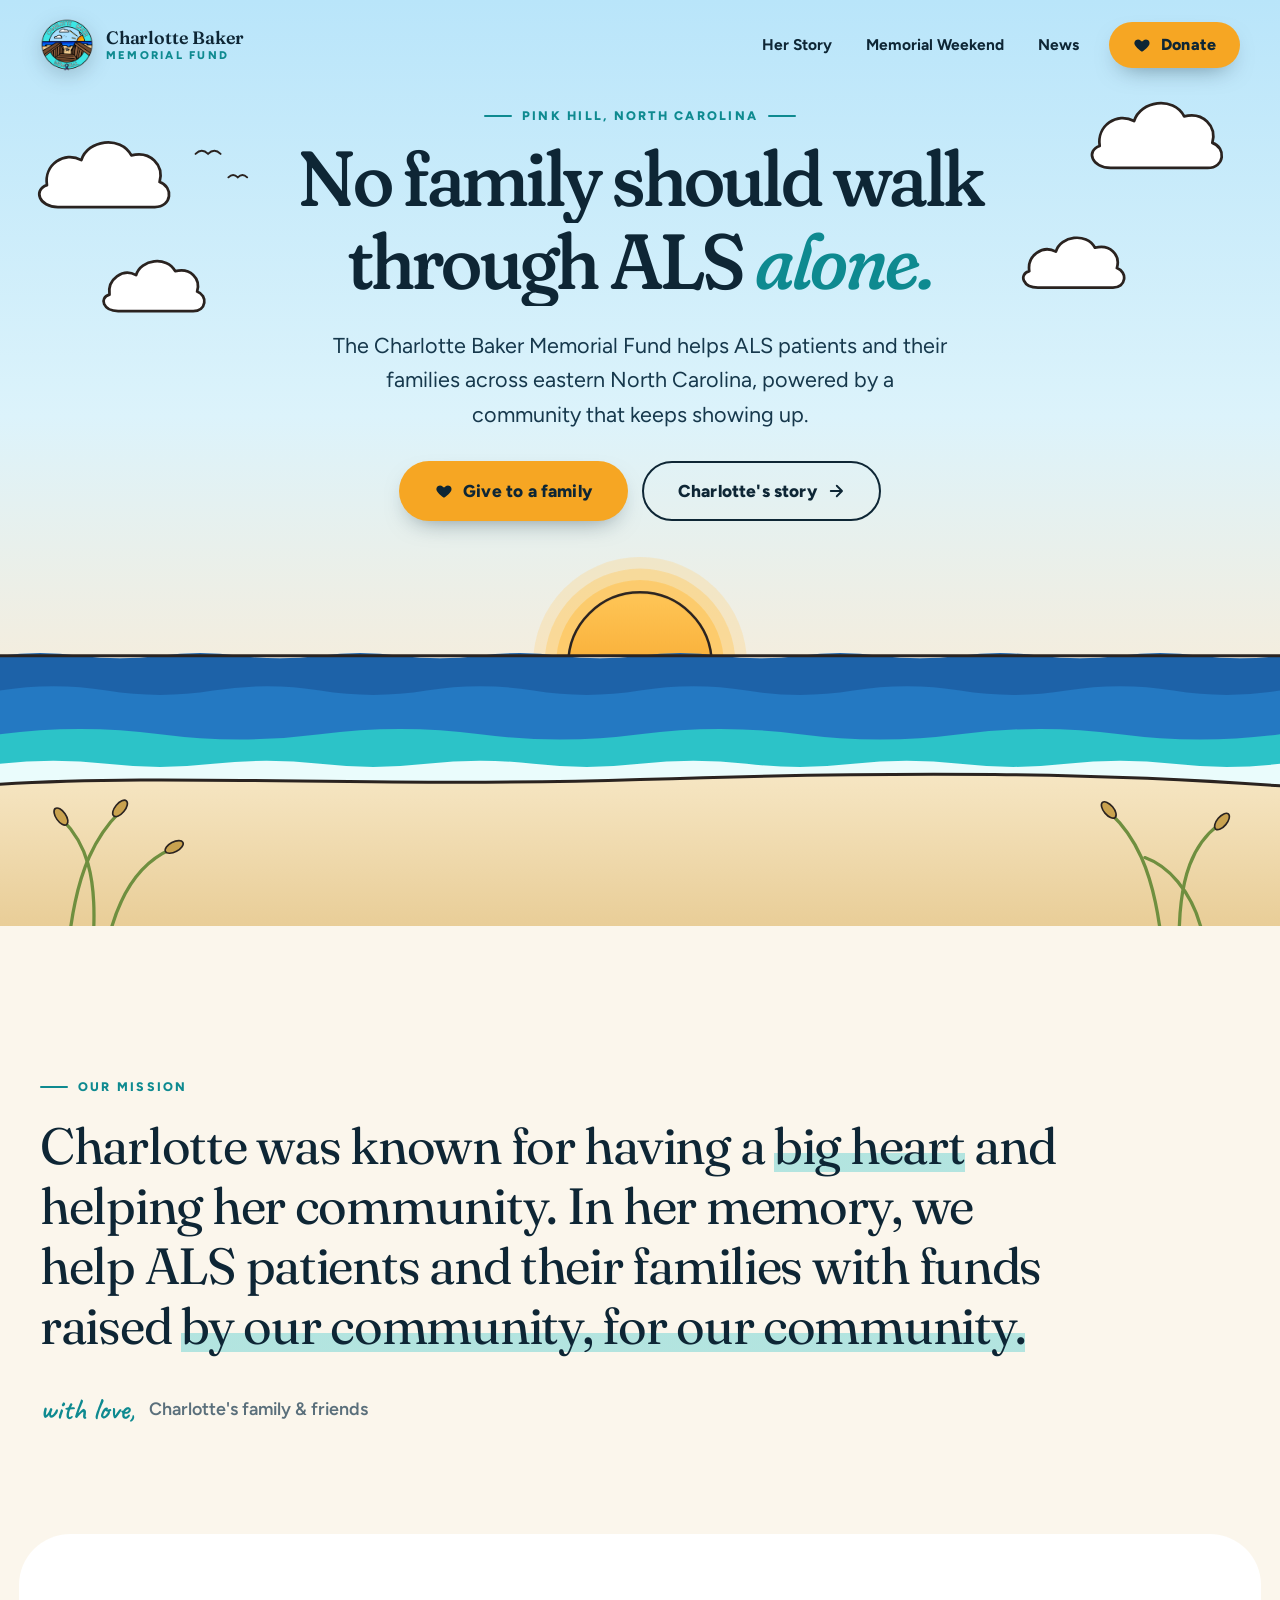
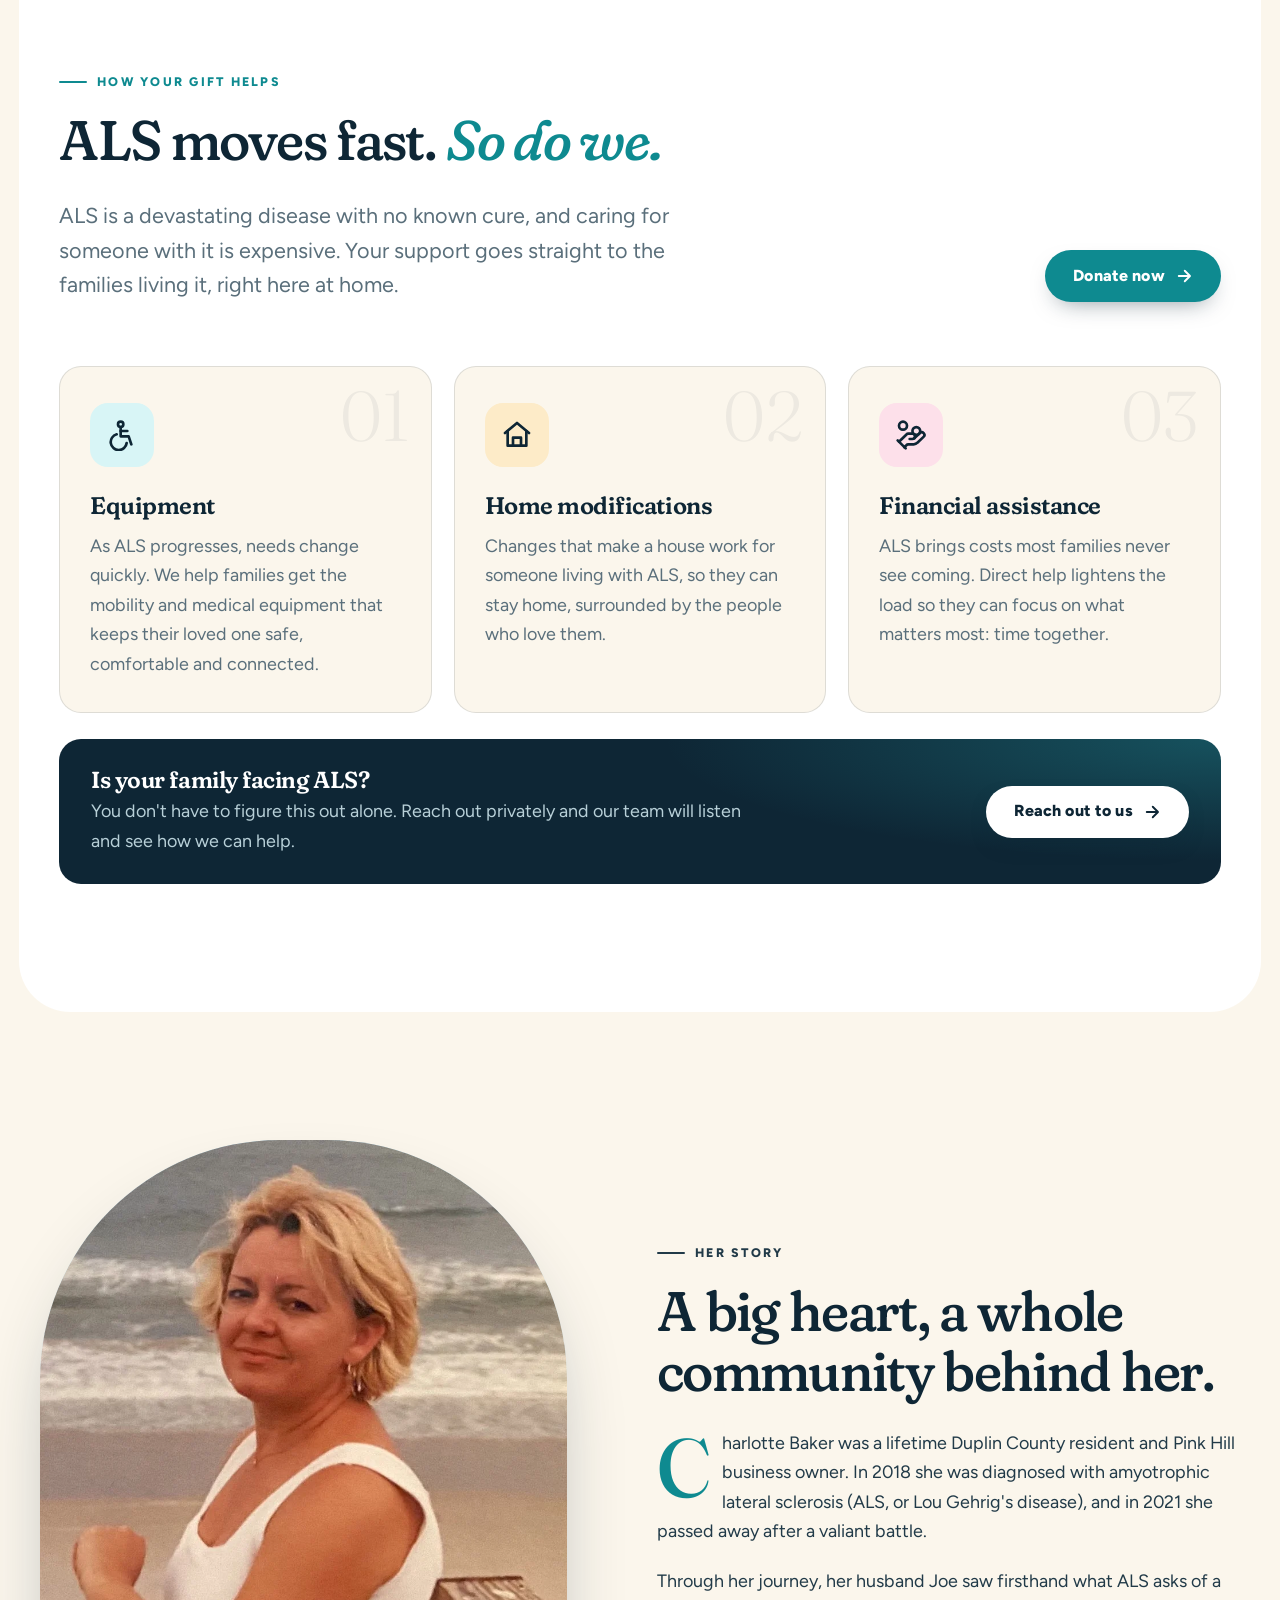
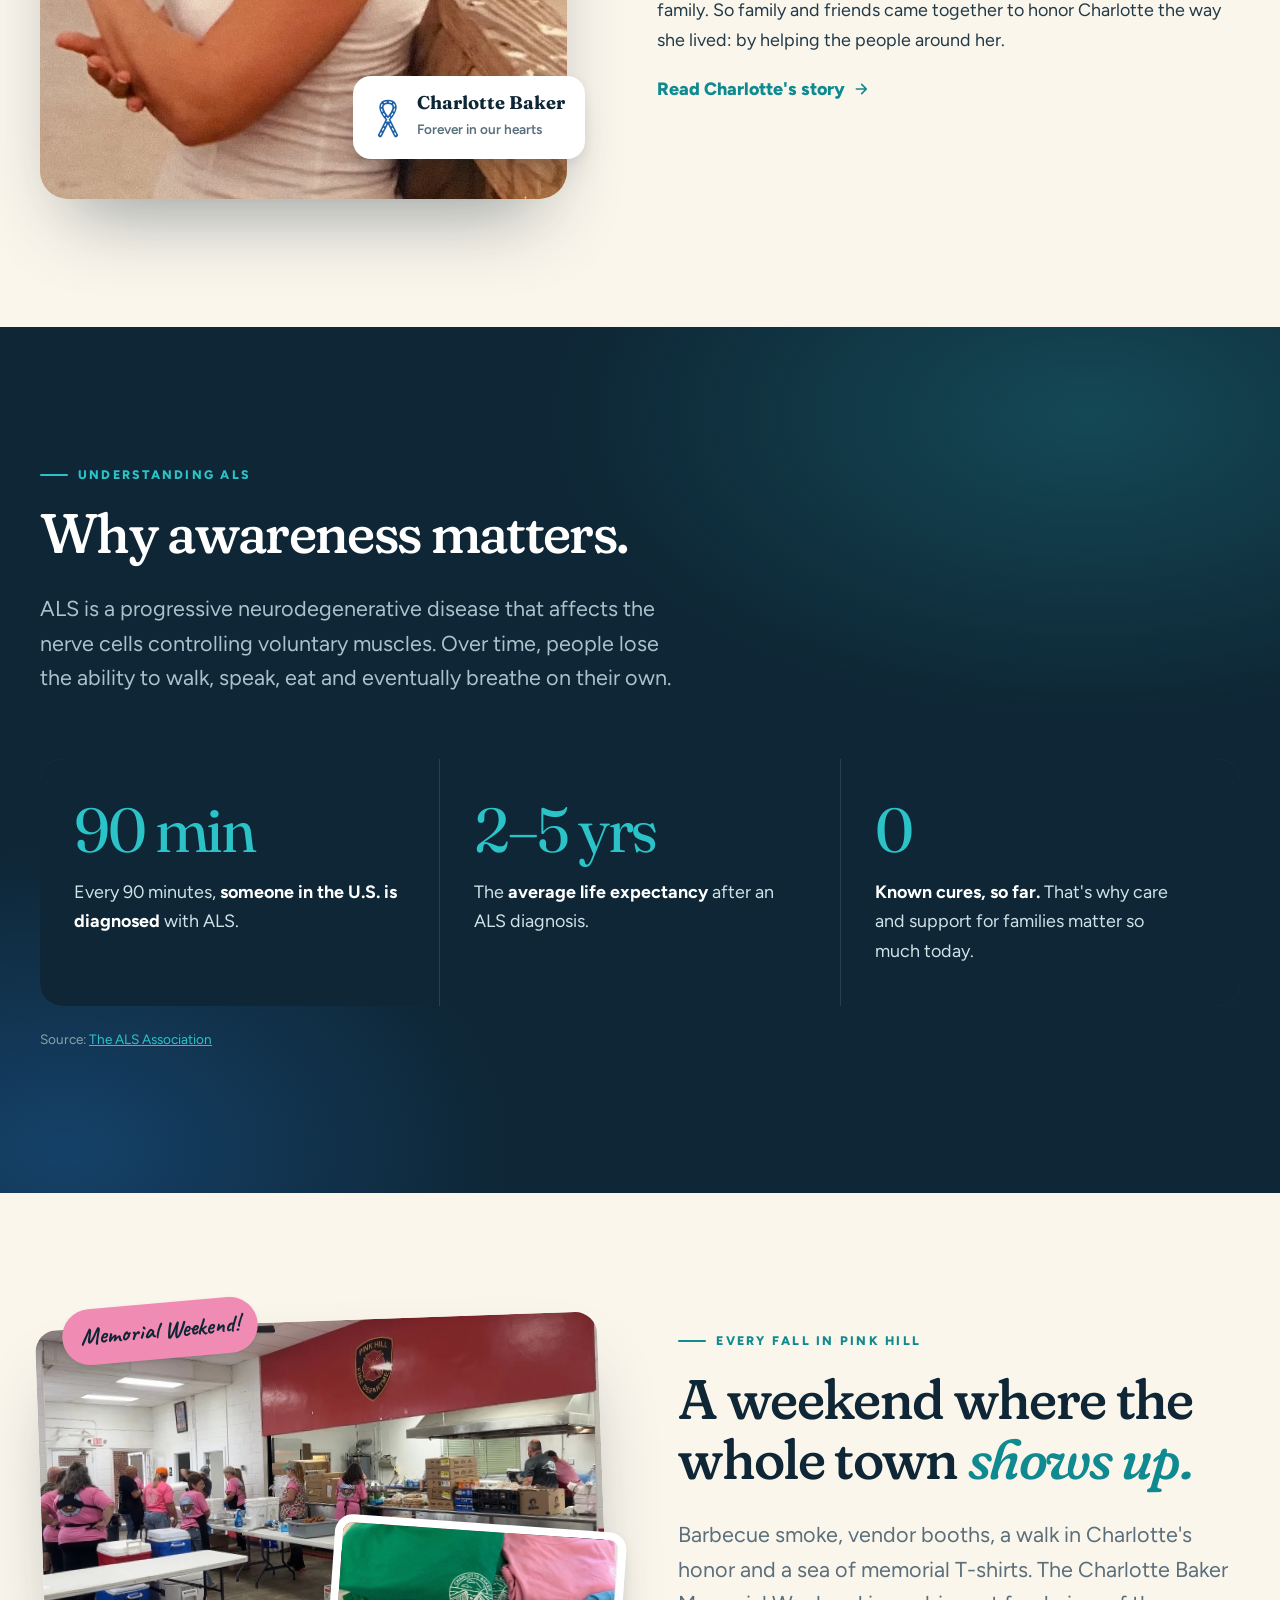
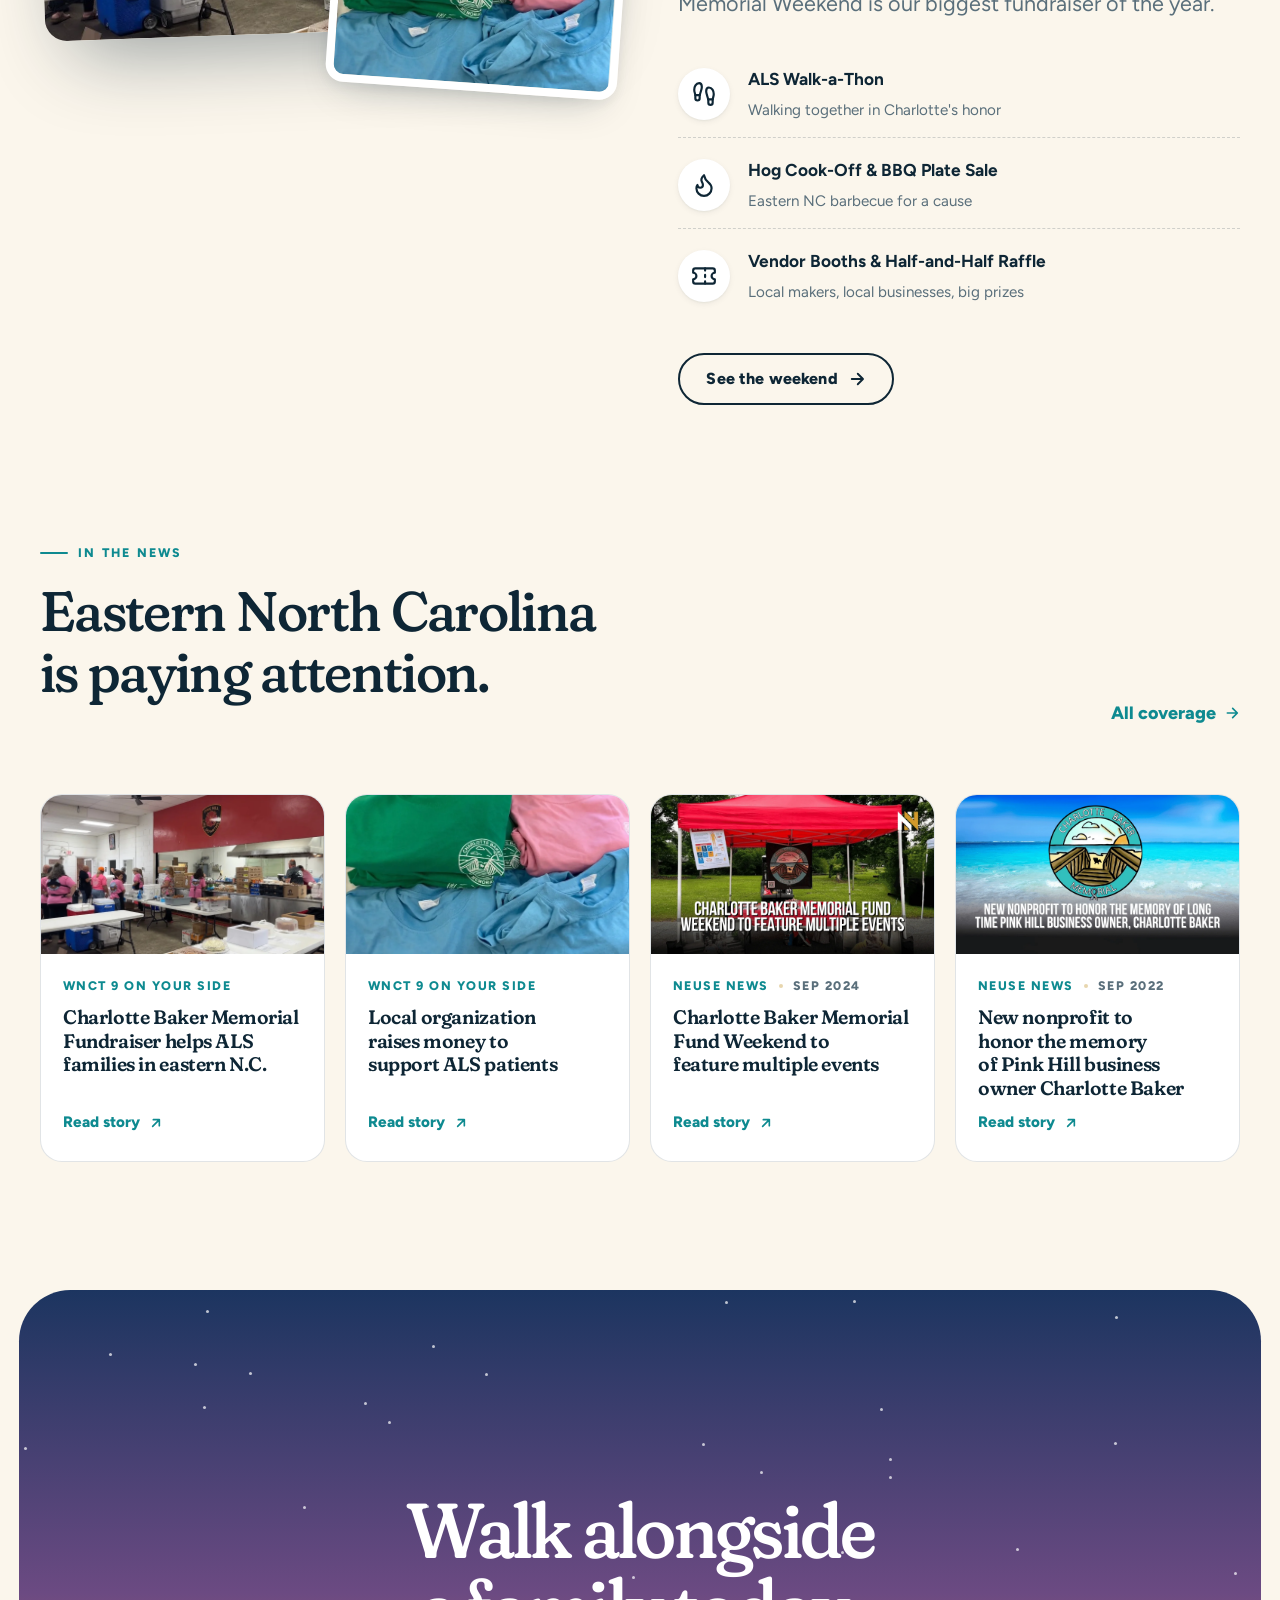
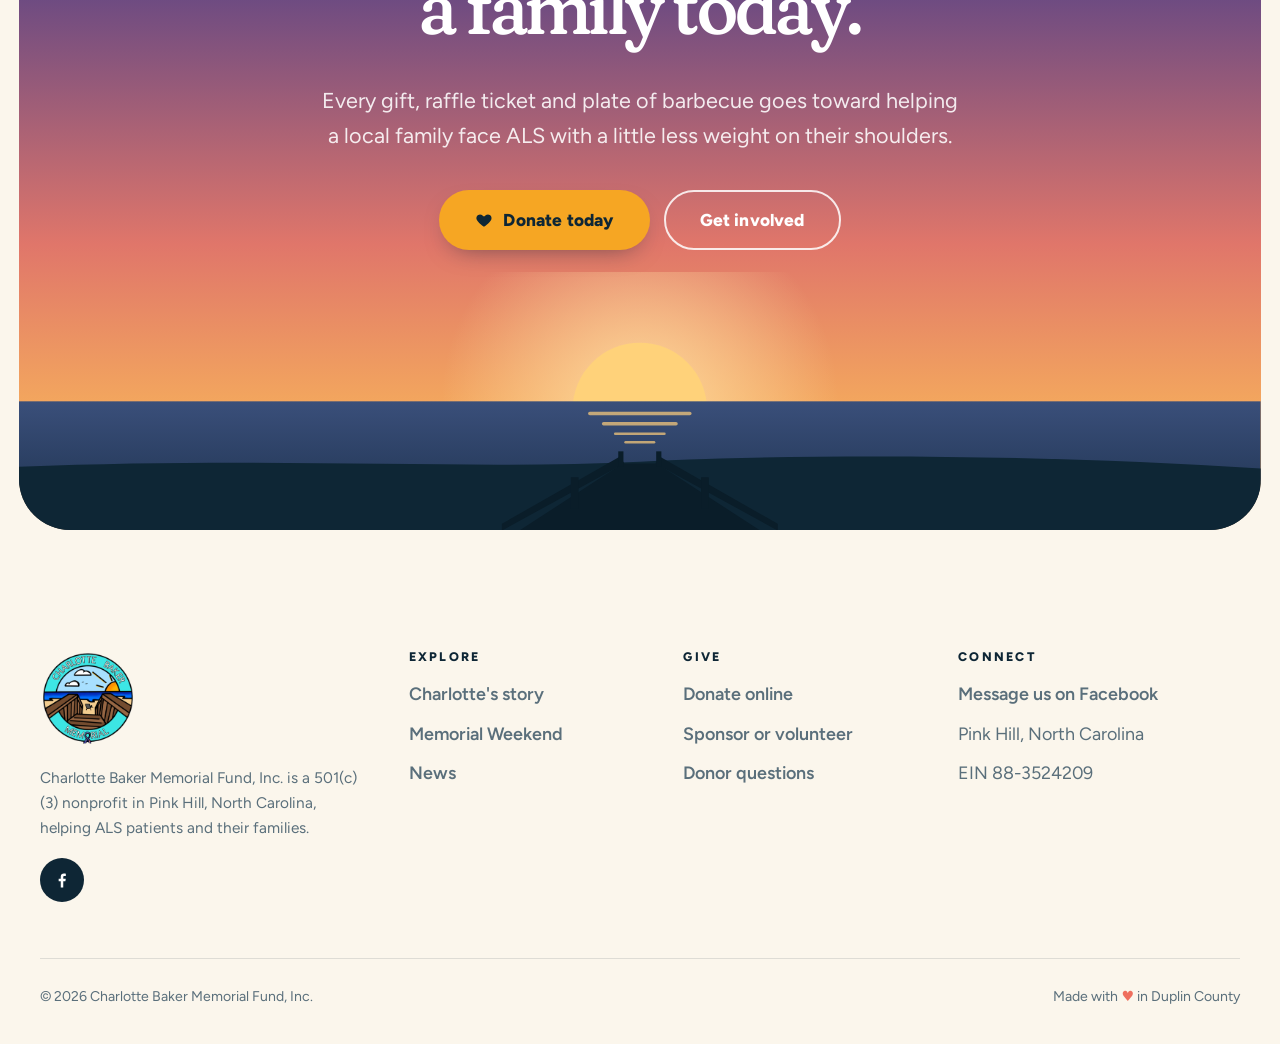
==== commit f94b2661: "Give the hero sun static glowing halo rings Replaces the pulsing radial glow with three flat concent" ====
--- a/index.html
+++ b/index.html
@@ -22,7 +22,7 @@
   <link rel="preconnect" href="https://fonts.googleapis.com">
   <link rel="preconnect" href="https://fonts.gstatic.com" crossorigin>
   <link href="https://fonts.googleapis.com/css2?family=Caveat:wght@600;700&family=Figtree:wght@400;500;600;700;800&family=Fraunces:ital,opsz,wght,SOFT,WONK@0,9..144,300..700,0..100,0..1;1,9..144,300..700,0..100,0..1&display=swap" rel="stylesheet">
-  <link rel="stylesheet" href="assets/css/styles.css?v=4">
+  <link rel="stylesheet" href="assets/css/styles.css?v=5">
   <script>document.documentElement.classList.add("js")</script>
 
   <script type="application/ld+json">
@@ -89,11 +89,14 @@
         <div class="scene-sun">
           <svg viewBox="0 0 400 220">
             <defs>
-              <radialGradient id="sunGlow"><stop offset="0%" stop-color="#ffd784" stop-opacity=".95"/><stop offset="100%" stop-color="#ffd784" stop-opacity="0"/></radialGradient>
               <linearGradient id="sunFill" x1="0" y1="0" x2="0" y2="1"><stop offset="0%" stop-color="#ffc657"/><stop offset="100%" stop-color="#f39a1c"/></linearGradient>
             </defs>
             <g class="sun-group">
-              <circle class="sun-glow" cx="200" cy="220" r="200" fill="url(#sunGlow)"/>
+              <g class="sun-rings">
+                <circle cx="200" cy="232" r="176" fill="#ffd27a" opacity=".3"/>
+                <circle cx="200" cy="232" r="157" fill="#ffc95e" opacity=".42"/>
+                <circle cx="200" cy="232" r="138" fill="#ffbf47" opacity=".55"/>
+              </g>
               <circle cx="200" cy="232" r="118" fill="url(#sunFill)" stroke="#2a2320" stroke-width="4"/>
             </g>
           </svg>
@@ -444,6 +447,6 @@
     </div>
   </footer>
 
-  <script src="assets/js/main.js?v=4" defer></script>
+  <script src="assets/js/main.js?v=5" defer></script>
 </body>
 </html>
--- a/assets/css/styles.css
+++ b/assets/css/styles.css
@@ -262,7 +262,7 @@
   position: relative; isolation: isolate;
   min-height: max(640px, 100svh);
   display: flex; align-items: center;
-  padding: 96px 0 calc(var(--sea-h) + clamp(100px, 13vh, 130px));
+  padding: 96px 0 calc(var(--sea-h) + clamp(110px, 14vh, 140px));
   overflow: hidden;
   background: linear-gradient(180deg, #b9e5fa 0%, #dcf3fb 45%, #fdebd3 82%, #fcdcae 100%);
 }
@@ -302,8 +302,6 @@
 
 /* SVG scene animations */
 .sun-group { animation: sunrise 3.2s var(--ease) both; }
-.sun-glow { animation: pulse 6s ease-in-out infinite; transform-origin: 200px 220px; }
-@keyframes pulse { 0%, 100% { opacity: .8; transform: scale(1); } 50% { opacity: 1; transform: scale(1.08); } }
 @keyframes sunrise { from { transform: translateY(160px); } to { transform: none; } }
 .cloud { animation: sway ease-in-out infinite alternate; }
 .cloud.c1 { animation-duration: 9s; }
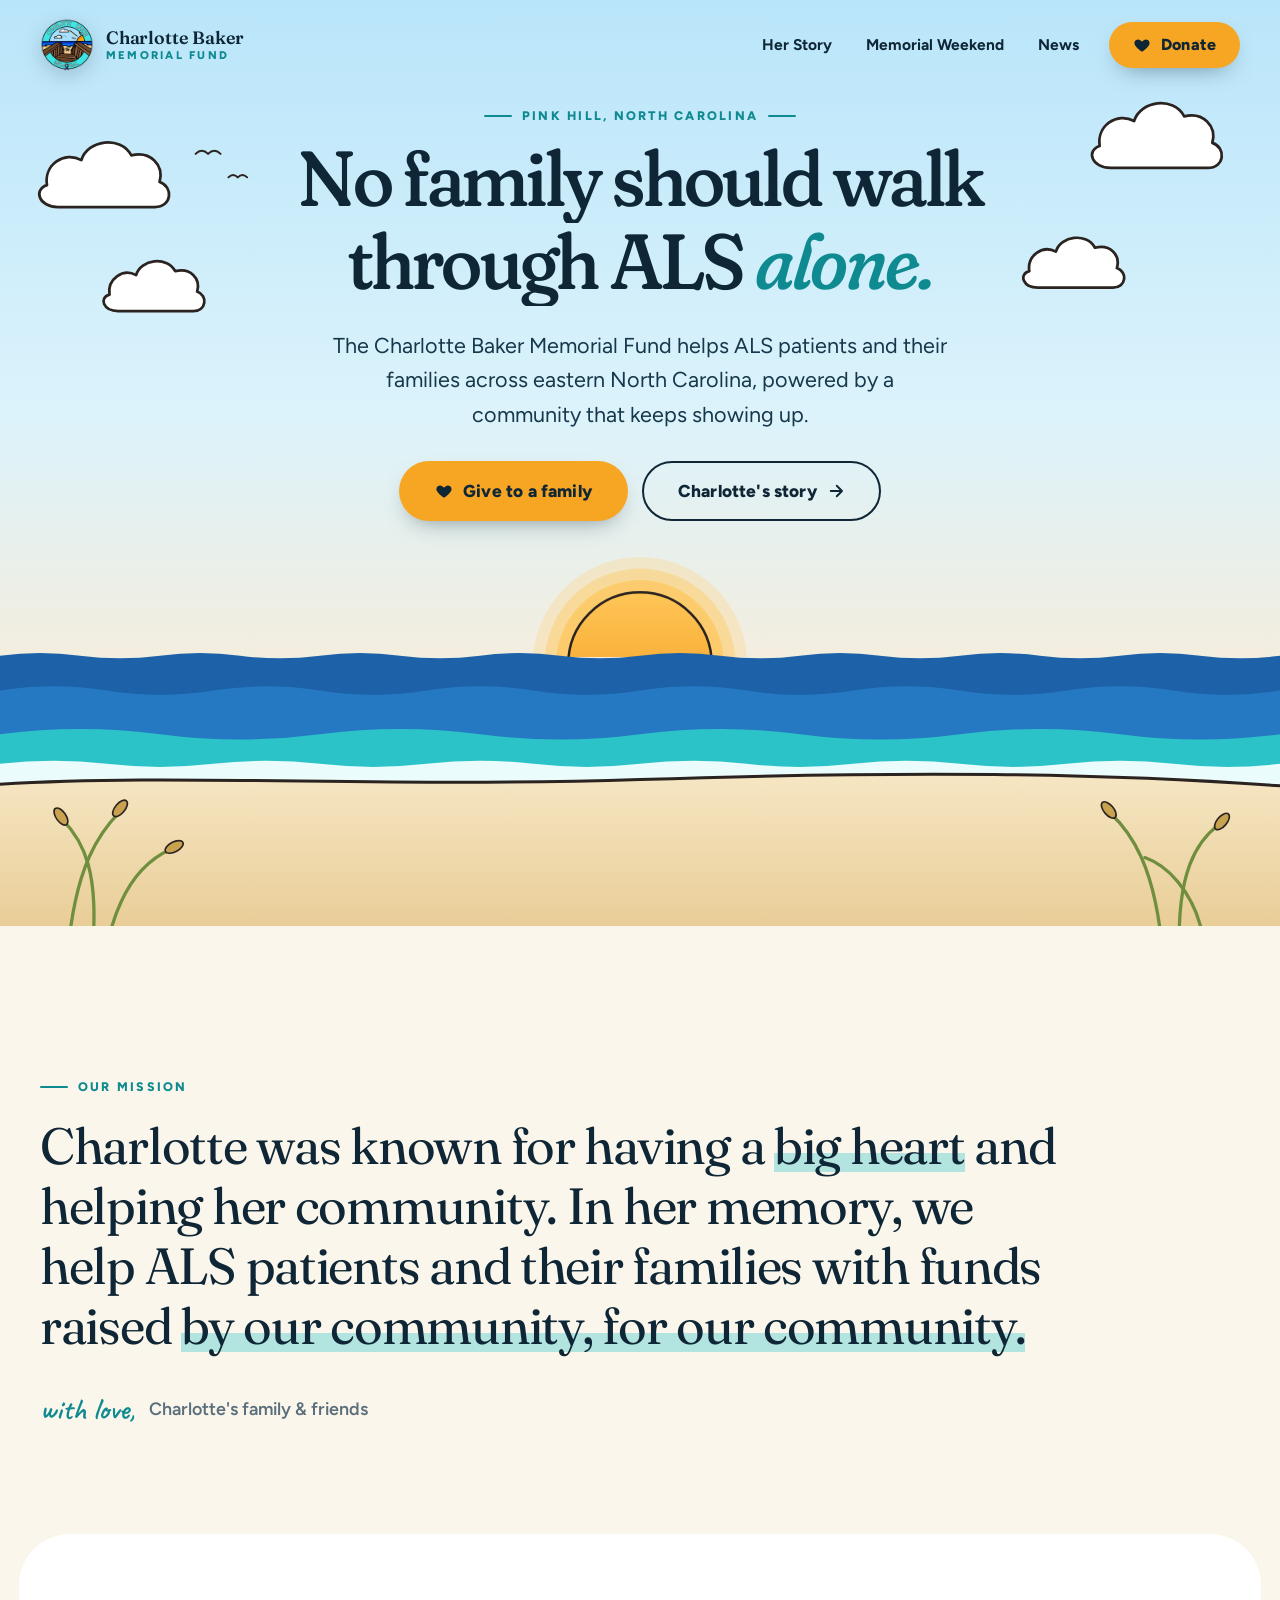
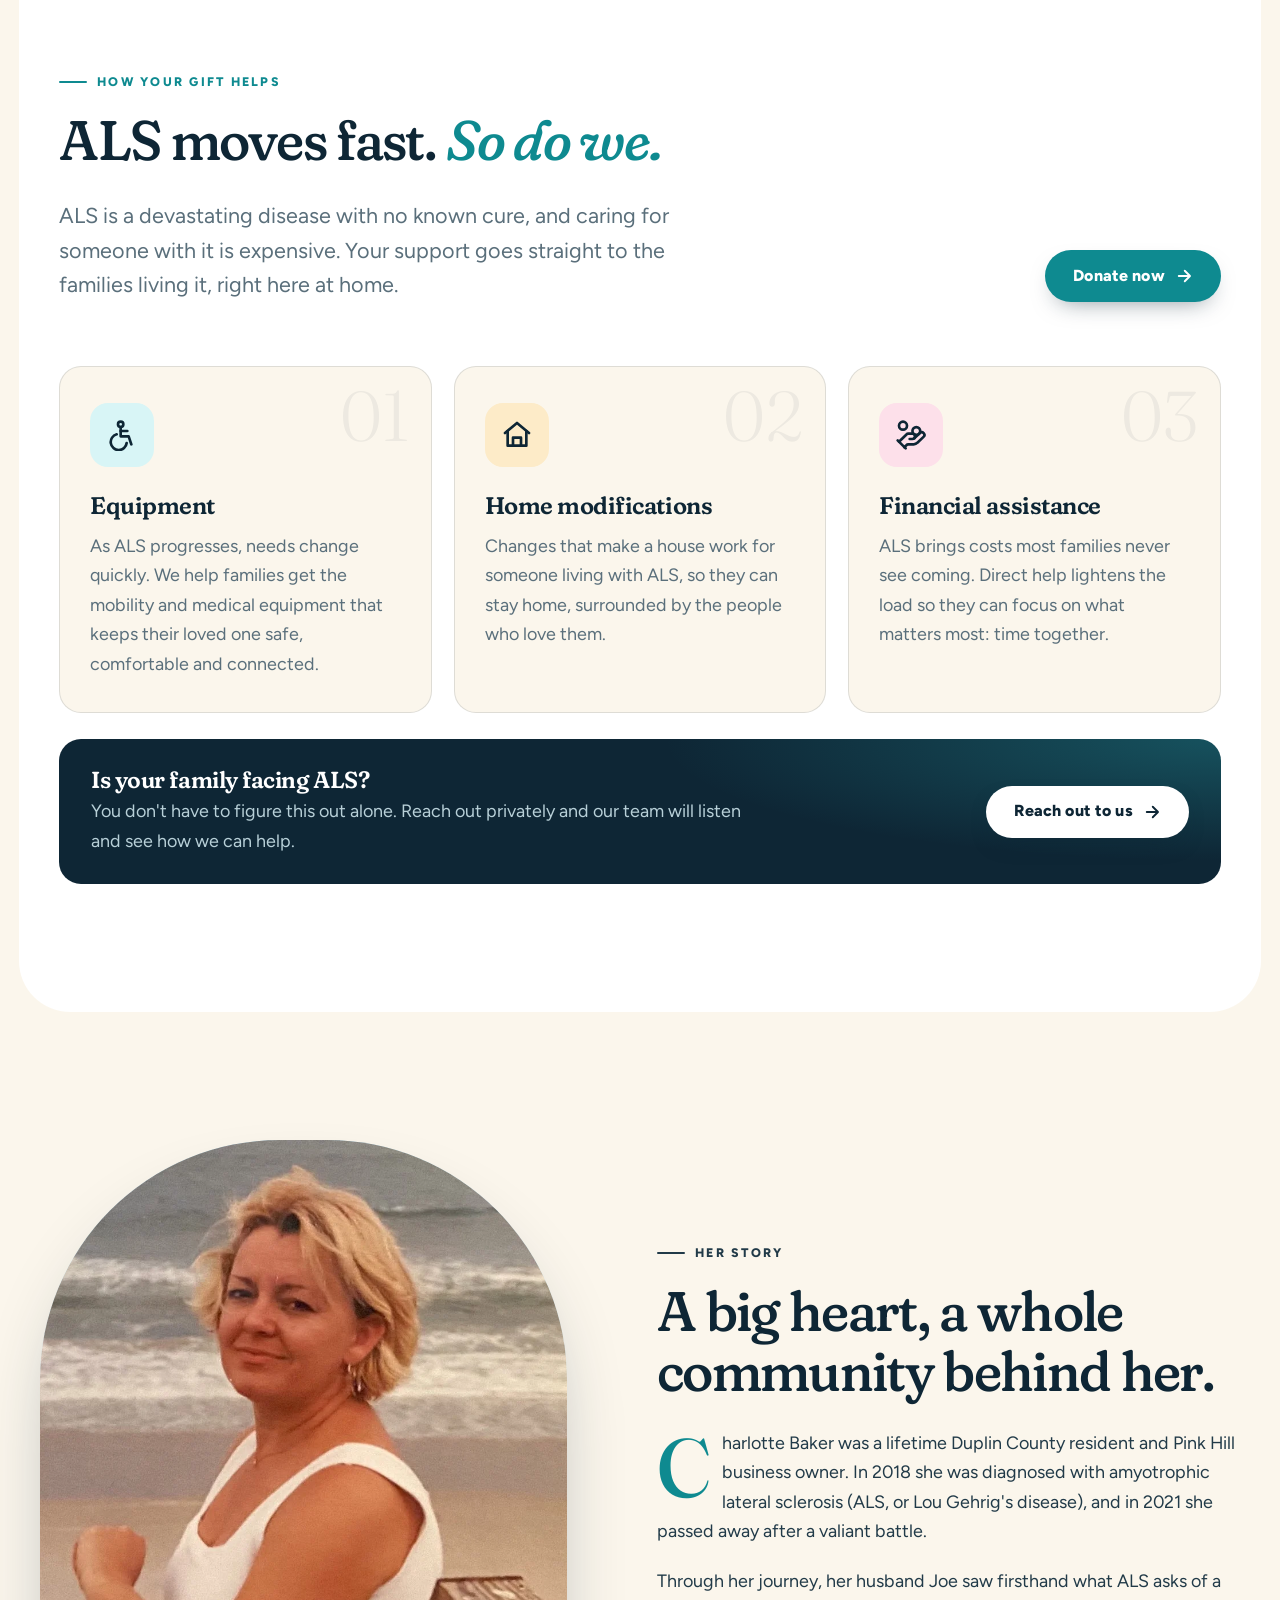
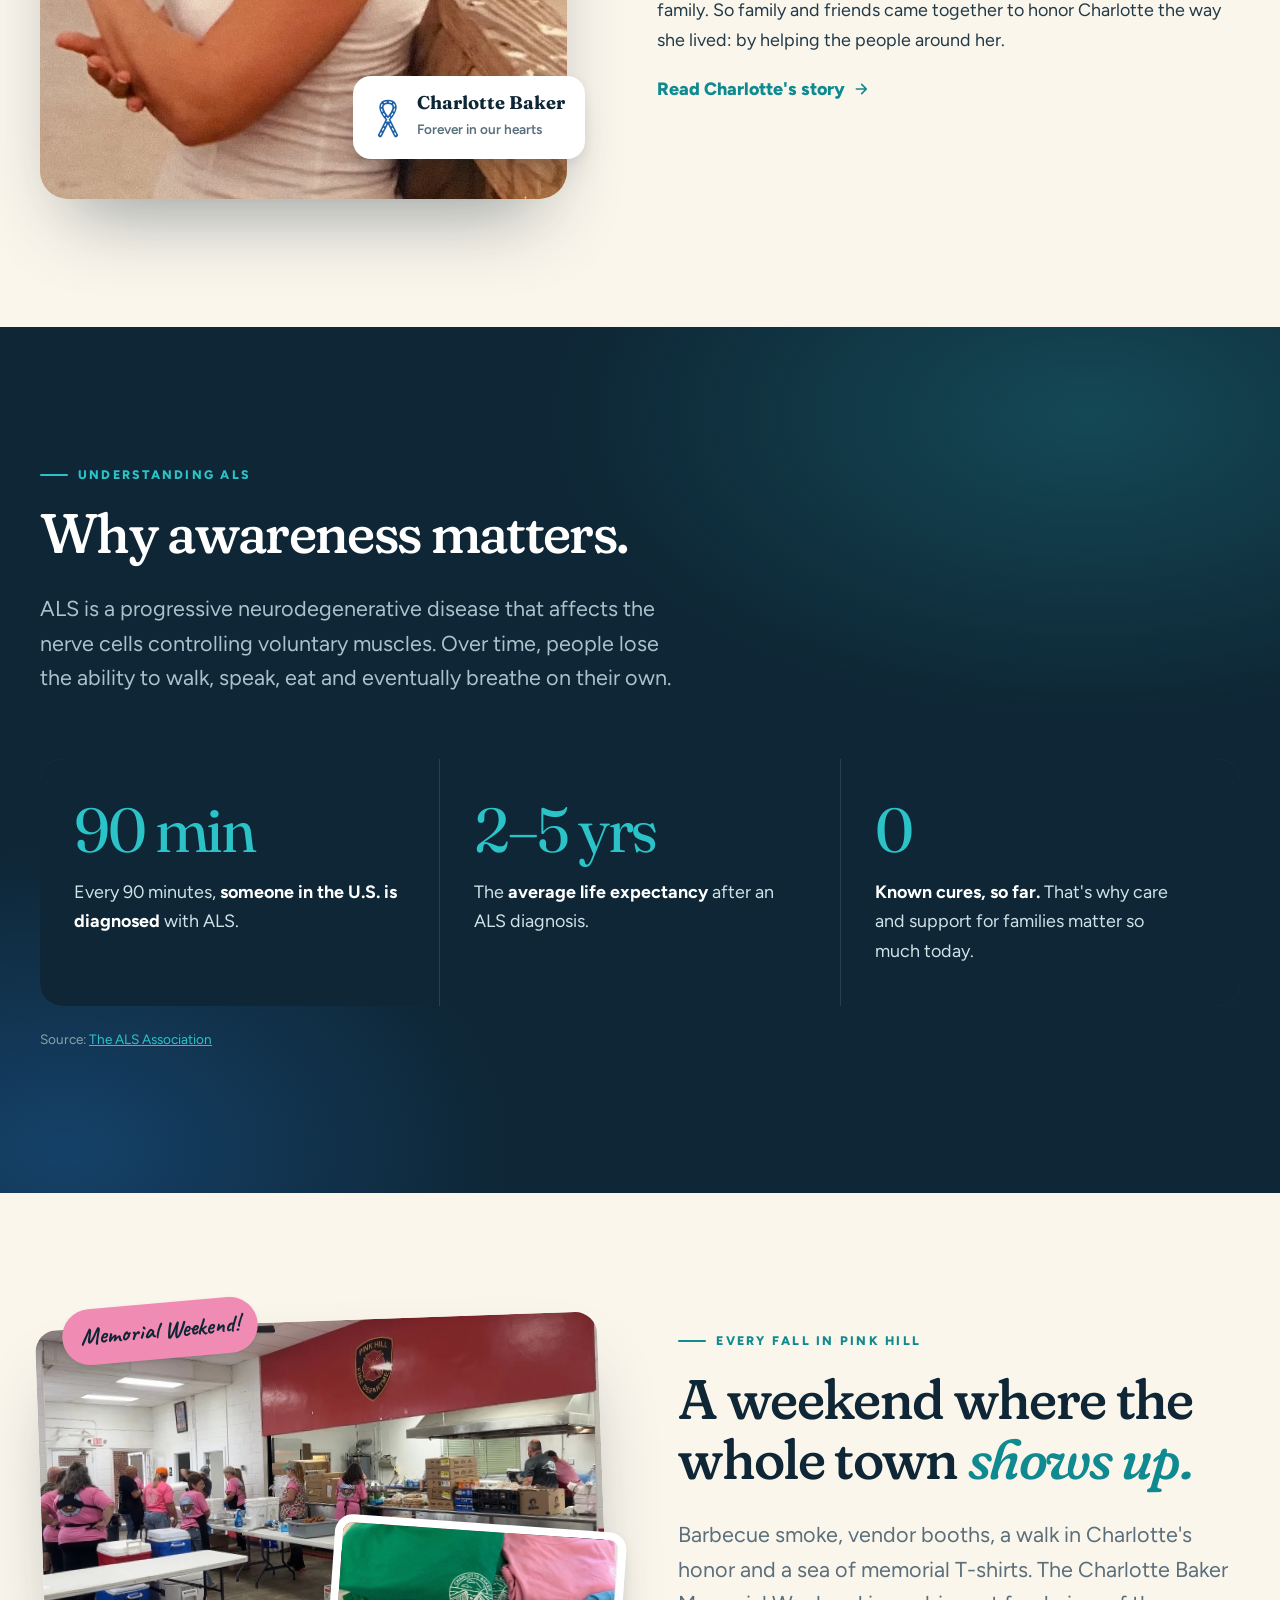
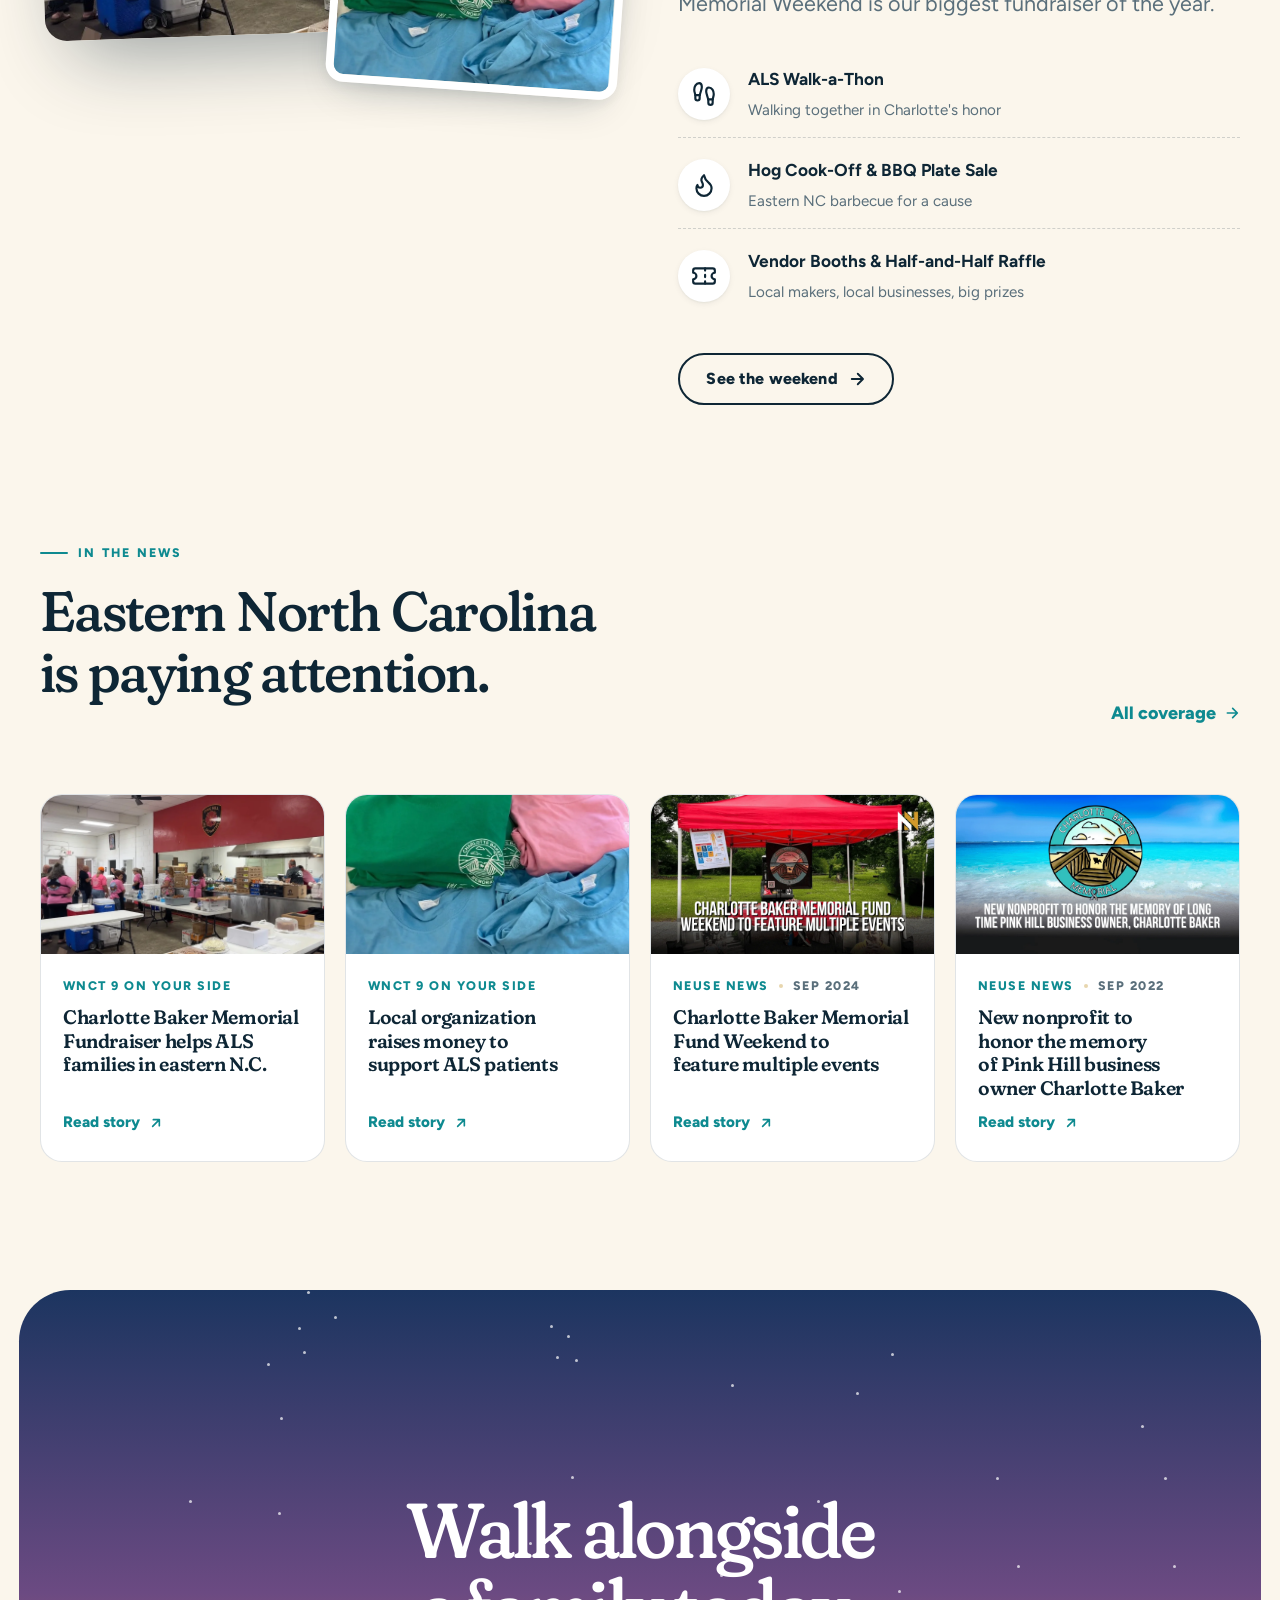
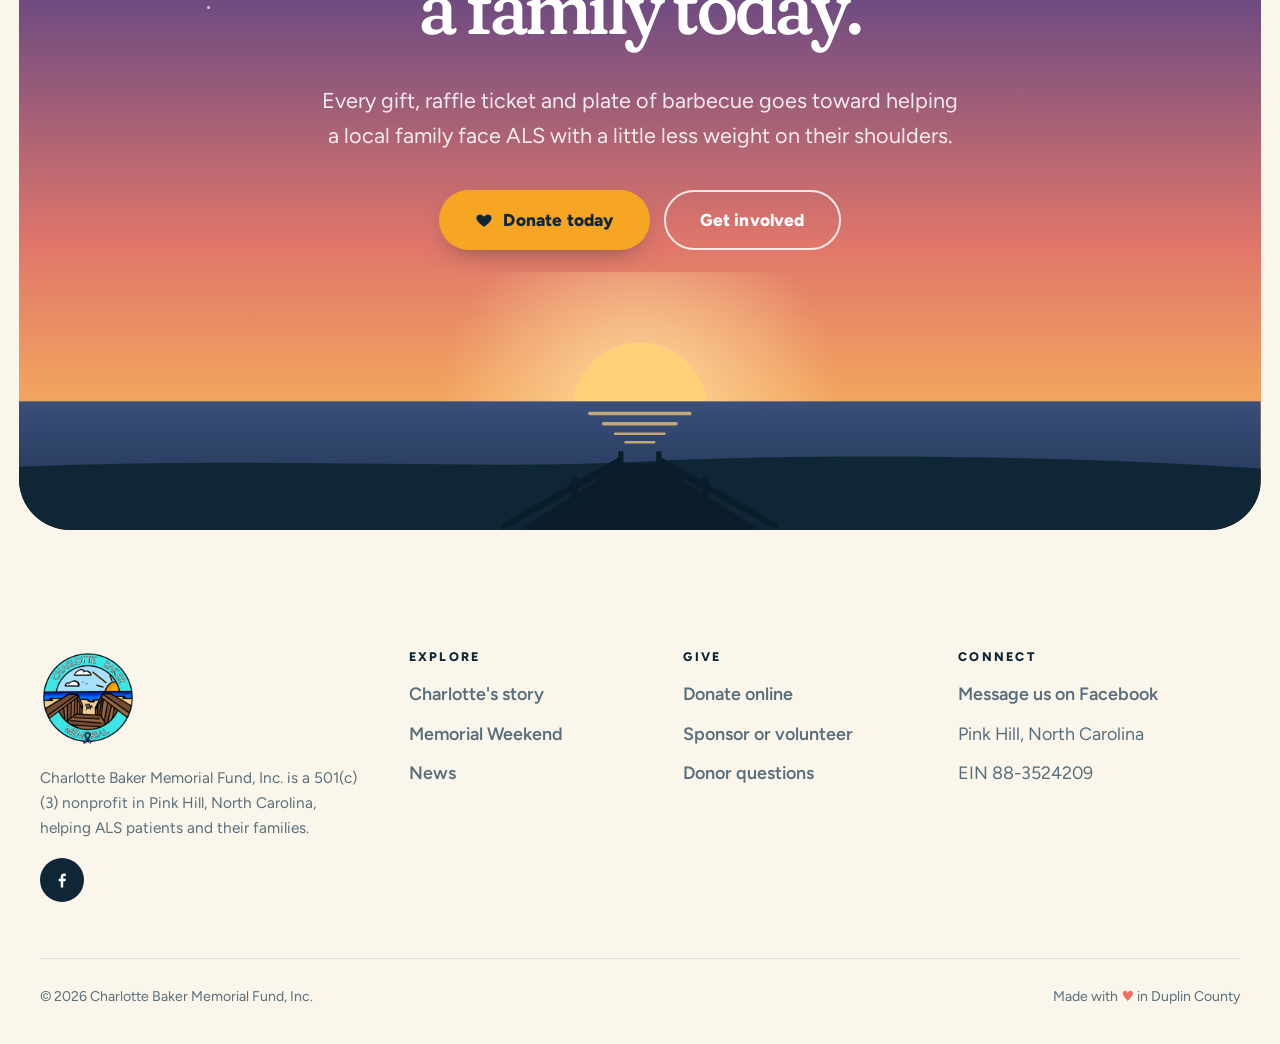
==== commit c050db57: "Match inner-page suns to the hero and drop the hero horizon line - Inner-page header suns get the sa" ====
--- a/index.html
+++ b/index.html
@@ -22,7 +22,7 @@
   <link rel="preconnect" href="https://fonts.googleapis.com">
   <link rel="preconnect" href="https://fonts.gstatic.com" crossorigin>
   <link href="https://fonts.googleapis.com/css2?family=Caveat:wght@600;700&family=Figtree:wght@400;500;600;700;800&family=Fraunces:ital,opsz,wght,SOFT,WONK@0,9..144,300..700,0..100,0..1;1,9..144,300..700,0..100,0..1&display=swap" rel="stylesheet">
-  <link rel="stylesheet" href="assets/css/styles.css?v=5">
+  <link rel="stylesheet" href="assets/css/styles.css?v=6">
   <script>document.documentElement.classList.add("js")</script>
 
   <script type="application/ld+json">
@@ -108,7 +108,6 @@
             <linearGradient id="sandFill" x1="0" y1="0" x2="0" y2="1"><stop offset="0%" stop-color="#f6e6c3"/><stop offset="100%" stop-color="#e8cc95"/></linearGradient>
           </defs>
           <path class="wave w1" fill="#1d62a8" d="M0 600 Q45.0 594 90.0 600 T180 600 T270 600 T360 600 T450 600 T540 600 T630 600 T720 600 T810 600 T900 600 T990 600 T1080 600 T1170 600 T1260 600 T1350 600 T1440 600 T1530 600 T1620 600 T1710 600 T1800 600 T1890 600 T1980 600 T2070 600 T2160 600 V1000 H0Z"/>
-          <line x1="0" y1="600" x2="1440" y2="600" stroke="#2a2320" stroke-width="3" vector-effect="non-scaling-stroke"/>
           <path class="wave w2" fill="#2479c2" d="M0 640 Q60.0 630 120.0 640 T240 640 T360 640 T480 640 T600 640 T720 640 T840 640 T960 640 T1080 640 T1200 640 T1320 640 T1440 640 T1560 640 T1680 640 T1800 640 T1920 640 T2040 640 T2160 640 V1040 H0Z"/>
           <path class="wave w3" fill="#2cc3c8" d="M0 690 Q90.0 678 180.0 690 T360 690 T540 690 T720 690 T900 690 T1080 690 T1260 690 T1440 690 T1620 690 T1800 690 T1980 690 T2160 690 V990 H0Z"/>
           <path class="wave w2 foam" fill="#eafcfc" d="M0 724 Q60.0 717 120.0 724 T240 724 T360 724 T480 724 T600 724 T720 724 T840 724 T960 724 T1080 724 T1200 724 T1320 724 T1440 724 T1560 724 T1680 724 T1800 724 T1920 724 T2040 724 T2160 724 V1024 H0Z"/>
@@ -447,6 +446,6 @@
     </div>
   </footer>
 
-  <script src="assets/js/main.js?v=5" defer></script>
+  <script src="assets/js/main.js?v=6" defer></script>
 </body>
 </html>
--- a/assets/css/styles.css
+++ b/assets/css/styles.css
@@ -339,13 +339,18 @@
 .page-hero-art svg { display: block; }
 .page-hero-art svg { width: 100%; height: auto; }
 .page-hero .sun-dot {
+  --sun: clamp(120px, 16vw, 240px);
   position: absolute; z-index: 0; right: 12%;
   /* centre of the sun sits on the horizon line of the wave band below */
-  bottom: calc(7.3vw - clamp(60px, 8vw, 120px));
-  width: clamp(120px, 16vw, 240px); aspect-ratio: 1; border-radius: 50%;
+  bottom: calc(7.3vw - var(--sun) / 2);
+  width: var(--sun); aspect-ratio: 1; border-radius: 50%;
   border: 3px solid #2a2320;
-  background: radial-gradient(circle at 40% 40%, #ffd27a, var(--sun) 60%, #f19a1a);
-  box-shadow: 0 0 120px 40px rgba(246, 166, 35, .35);
+  background: radial-gradient(circle at 40% 40%, #ffd27a, var(--sun-color, #f6a623) 60%, #f19a1a);
+  /* three halo rings, same proportions and colours as the homepage sun */
+  box-shadow:
+    0 0 0 calc(var(--sun) * .085) rgba(255, 191, 71, .55),
+    0 0 0 calc(var(--sun) * .165) rgba(255, 201, 94, .42),
+    0 0 0 calc(var(--sun) * .246) rgba(255, 210, 122, .3);
   animation: sunrise 2.8s var(--ease) both;
 }
 .crumbs { display: flex; gap: 8px; font-size: .88rem; font-weight: 700; color: var(--muted); margin-bottom: 18px; }
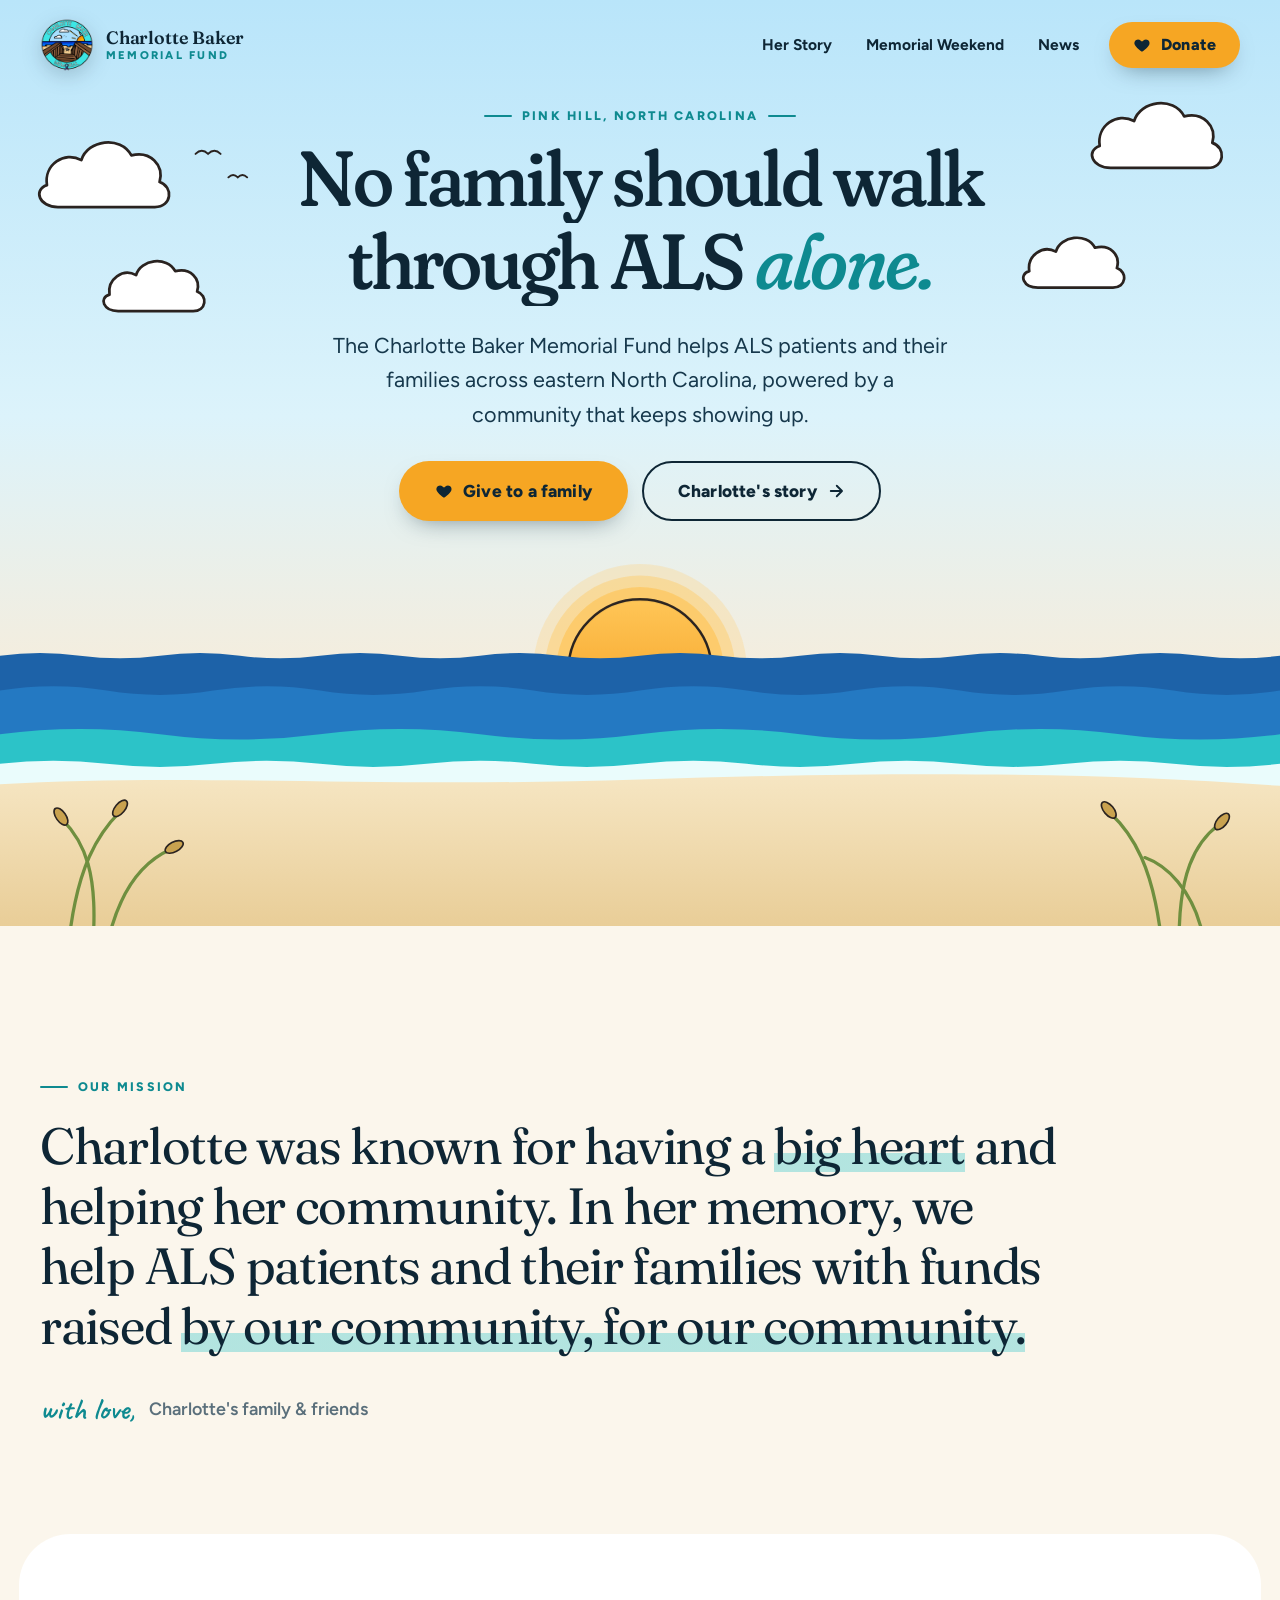
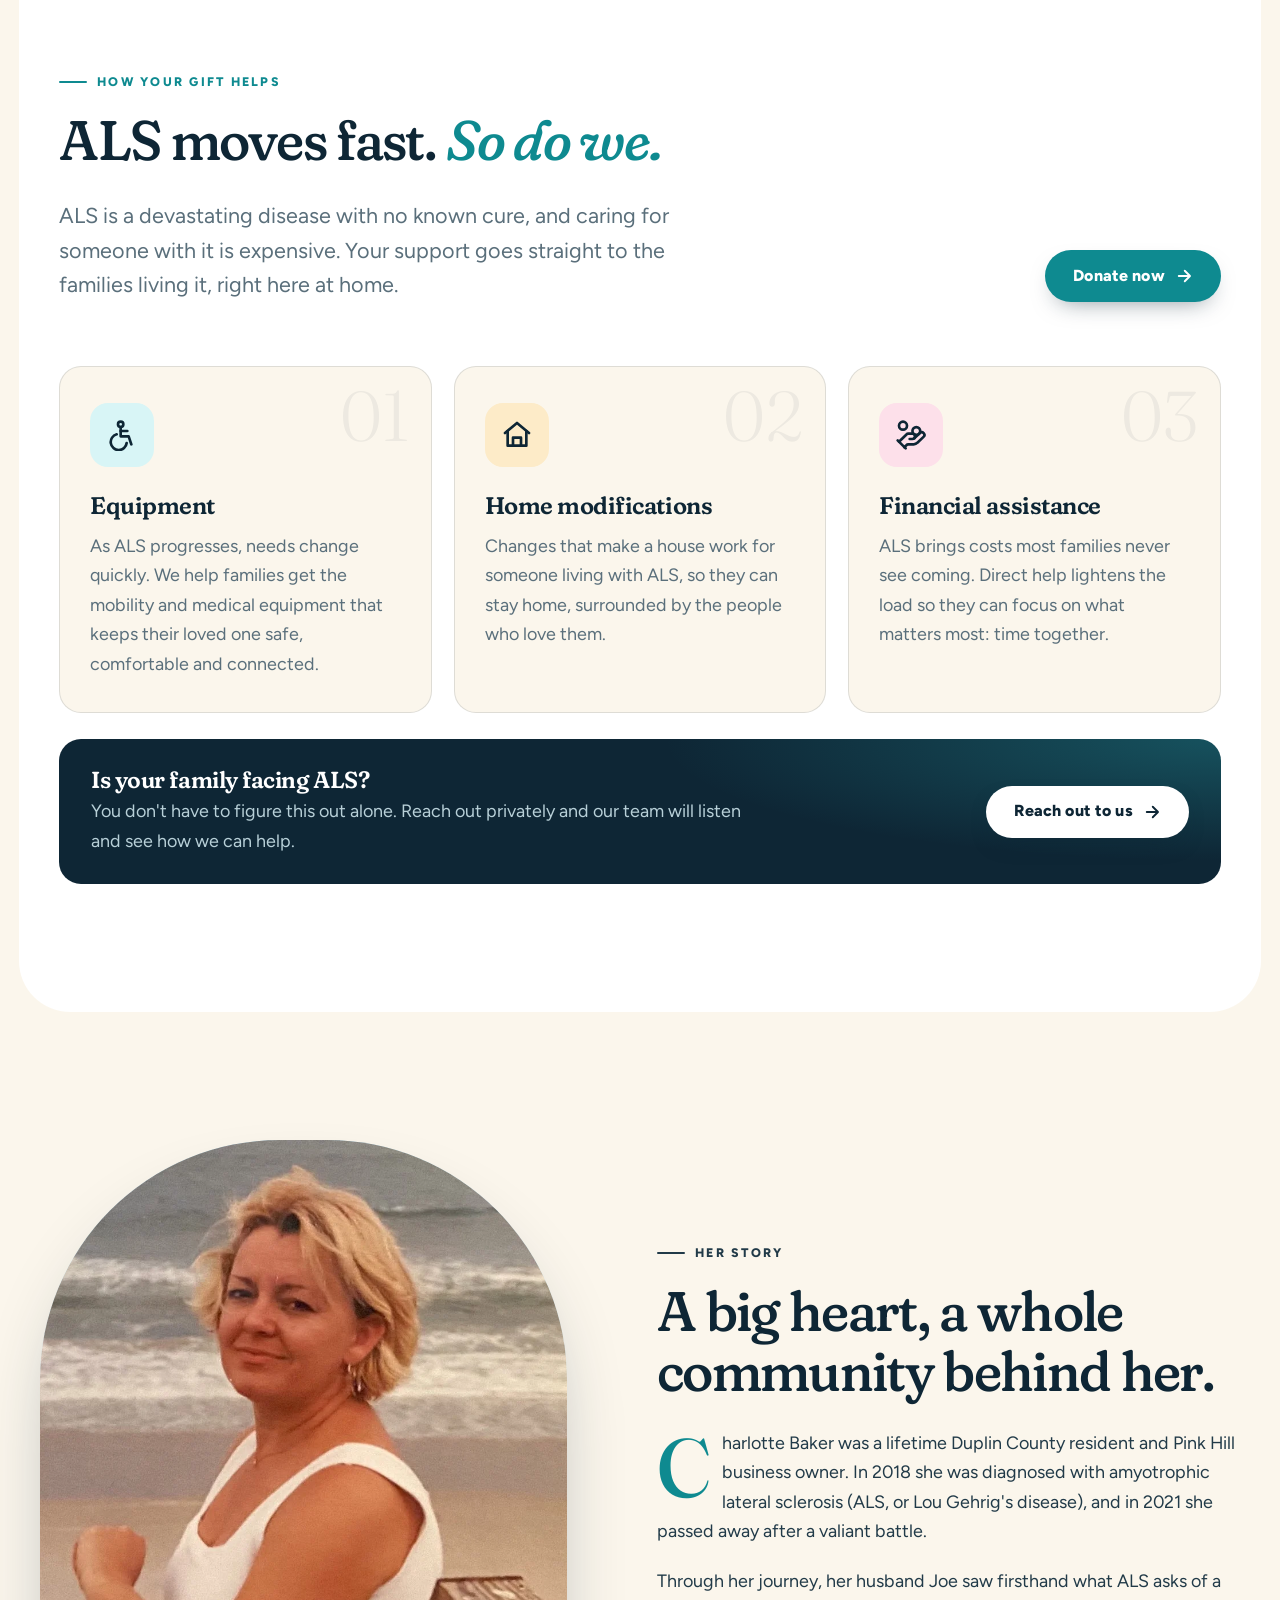
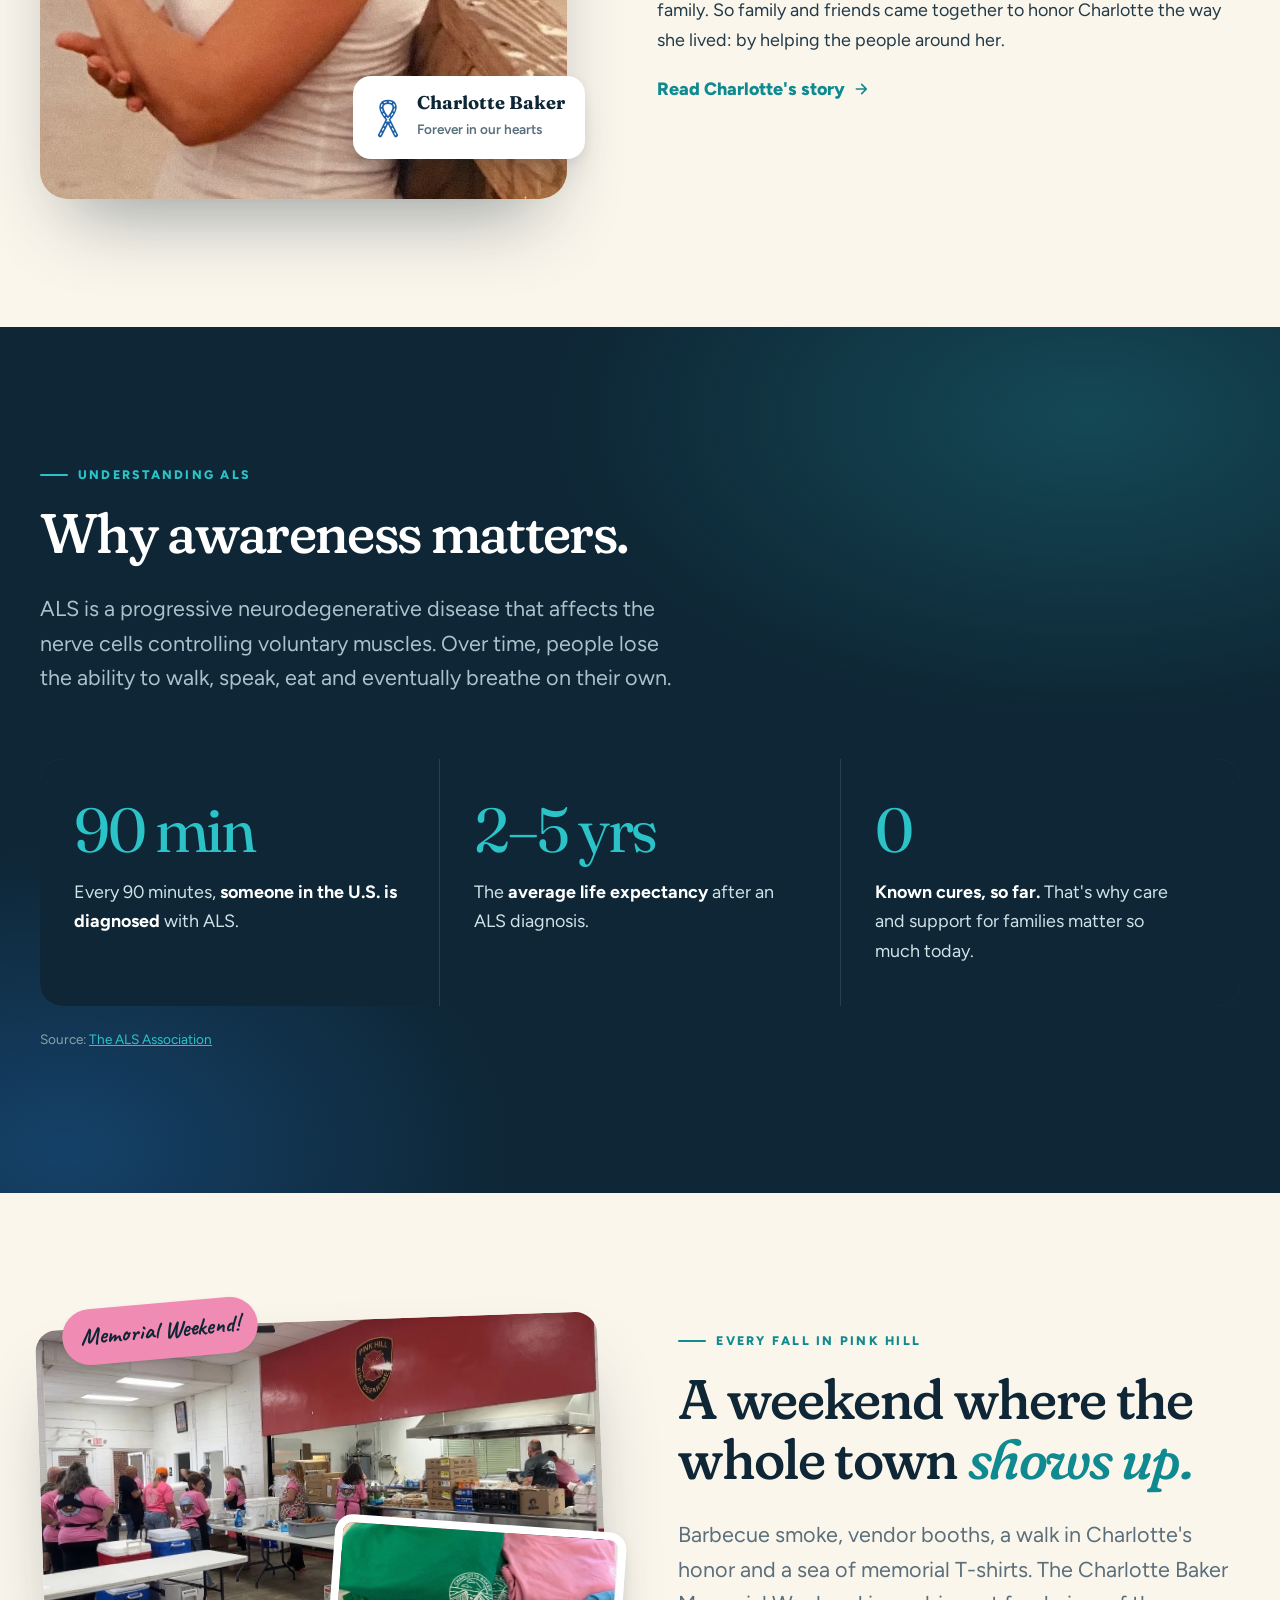
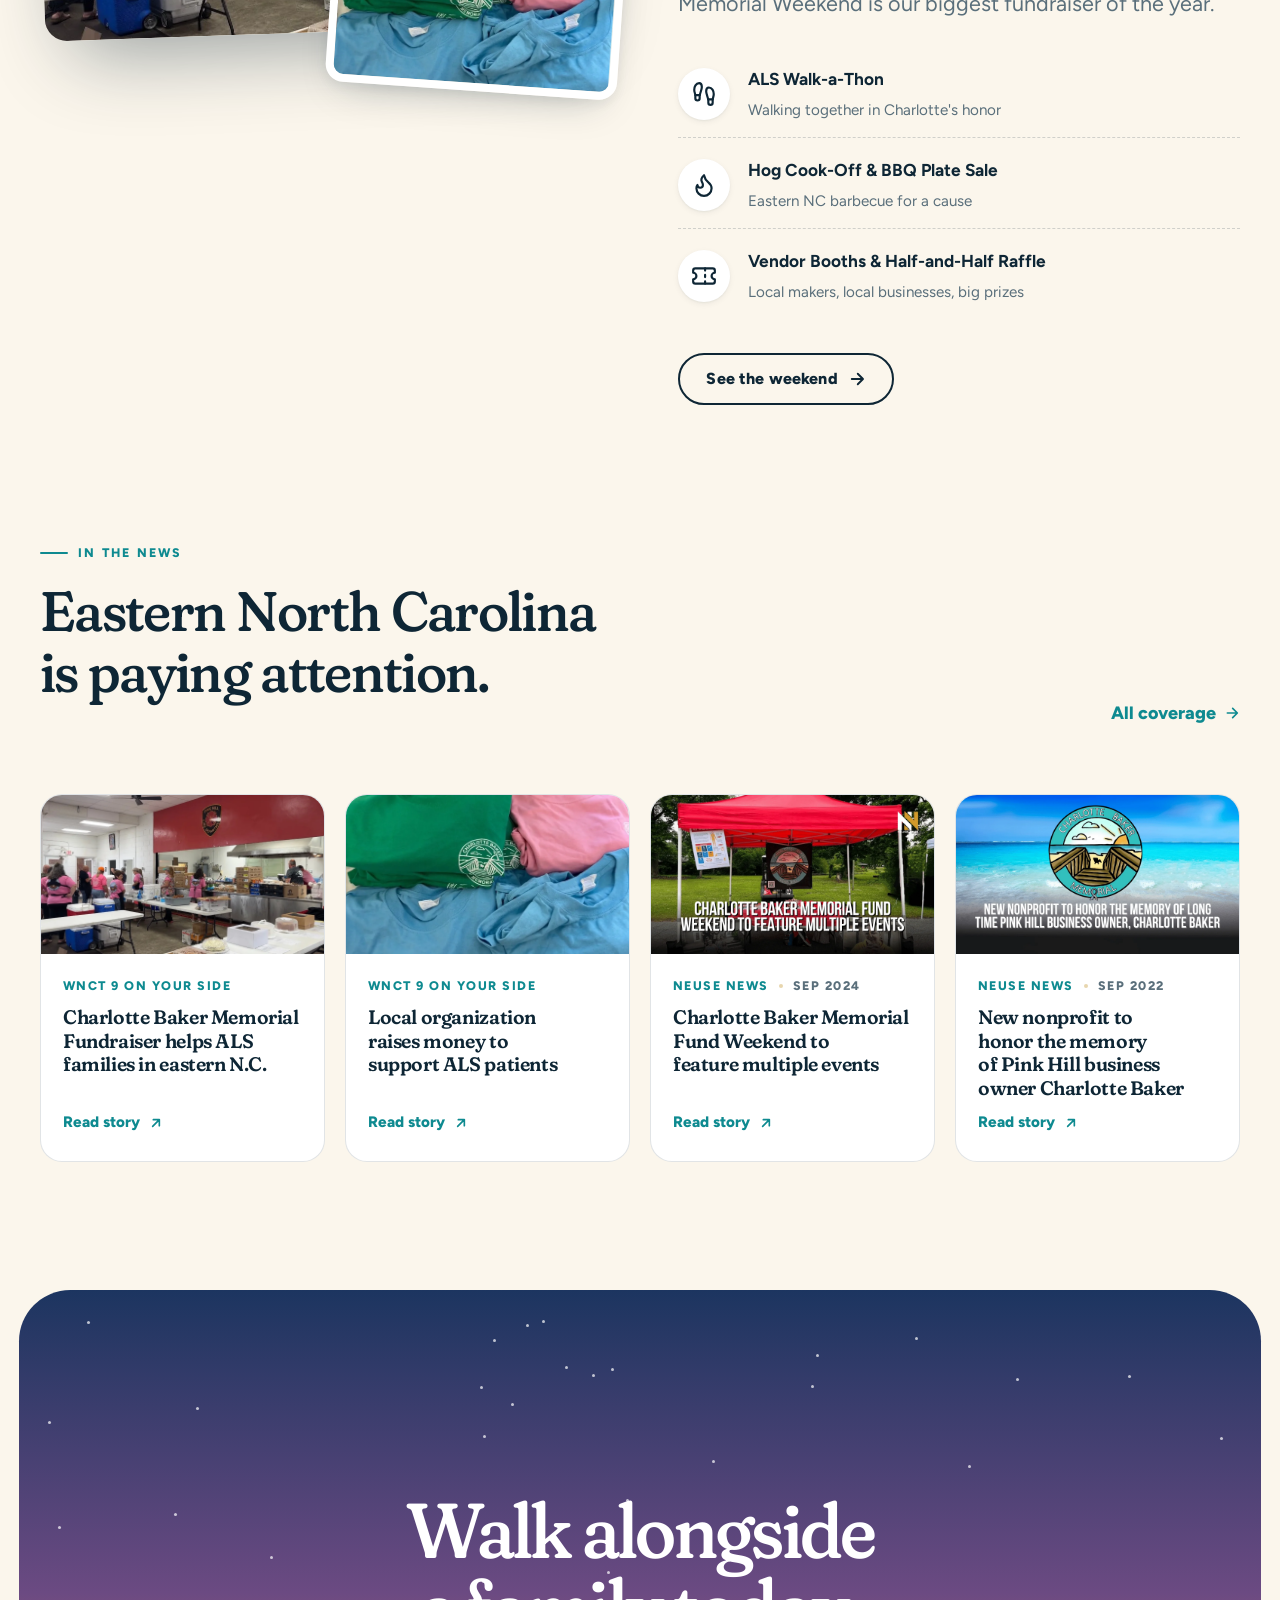
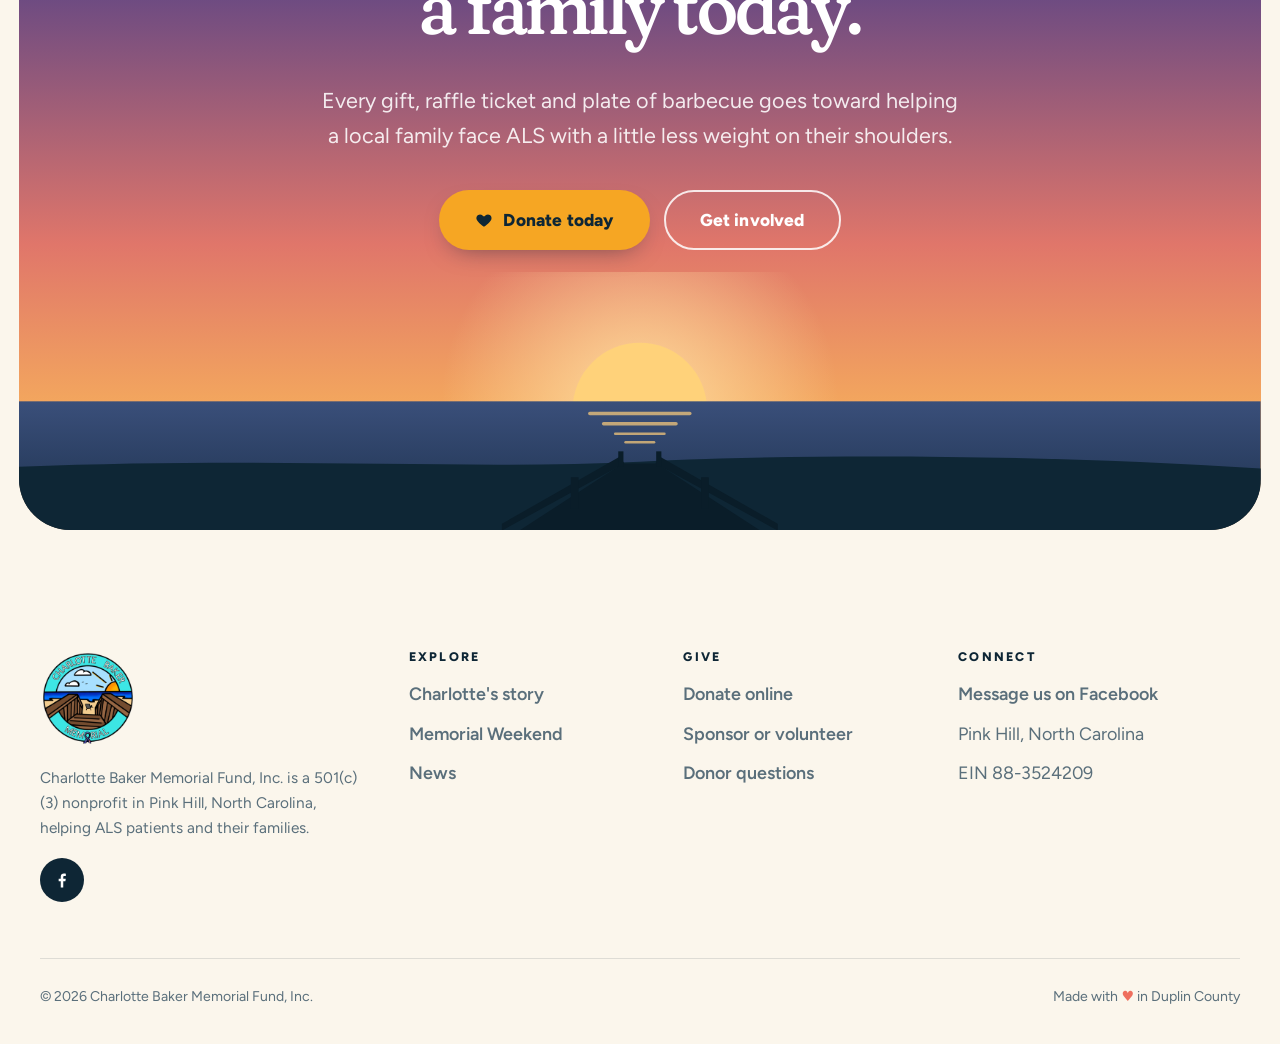
==== commit 5479fe38: "Remove hero sand outline and tuck the sun behind the water Co-Authored-By: Claude Opus 5 (1M context" ====
--- a/index.html
+++ b/index.html
@@ -22,7 +22,7 @@
   <link rel="preconnect" href="https://fonts.googleapis.com">
   <link rel="preconnect" href="https://fonts.gstatic.com" crossorigin>
   <link href="https://fonts.googleapis.com/css2?family=Caveat:wght@600;700&family=Figtree:wght@400;500;600;700;800&family=Fraunces:ital,opsz,wght,SOFT,WONK@0,9..144,300..700,0..100,0..1;1,9..144,300..700,0..100,0..1&display=swap" rel="stylesheet">
-  <link rel="stylesheet" href="assets/css/styles.css?v=6">
+  <link rel="stylesheet" href="assets/css/styles.css?v=7">
   <script>document.documentElement.classList.add("js")</script>
 
   <script type="application/ld+json">
@@ -111,7 +111,7 @@
           <path class="wave w2" fill="#2479c2" d="M0 640 Q60.0 630 120.0 640 T240 640 T360 640 T480 640 T600 640 T720 640 T840 640 T960 640 T1080 640 T1200 640 T1320 640 T1440 640 T1560 640 T1680 640 T1800 640 T1920 640 T2040 640 T2160 640 V1040 H0Z"/>
           <path class="wave w3" fill="#2cc3c8" d="M0 690 Q90.0 678 180.0 690 T360 690 T540 690 T720 690 T900 690 T1080 690 T1260 690 T1440 690 T1620 690 T1800 690 T1980 690 T2160 690 V990 H0Z"/>
           <path class="wave w2 foam" fill="#eafcfc" d="M0 724 Q60.0 717 120.0 724 T240 724 T360 724 T480 724 T600 724 T720 724 T840 724 T960 724 T1080 724 T1200 724 T1320 724 T1440 724 T1560 724 T1680 724 T1800 724 T1920 724 T2040 724 T2160 724 V1024 H0Z"/>
-          <path fill="url(#sandFill)" stroke="#2a2320" stroke-width="3" vector-effect="non-scaling-stroke" d="M-10 748 C 200 734, 420 752, 720 742 S 1240 734, 1450 750 V920 H-10Z"/>
+          <path fill="url(#sandFill)" d="M-10 748 C 200 734, 420 752, 720 742 S 1240 734, 1450 750 V920 H-10Z"/>
         </svg>
 
         <!-- Sea oats -->
@@ -446,6 +446,6 @@
     </div>
   </footer>
 
-  <script src="assets/js/main.js?v=6" defer></script>
+  <script src="assets/js/main.js?v=7" defer></script>
 </body>
 </html>
--- a/assets/css/styles.css
+++ b/assets/css/styles.css
@@ -273,7 +273,7 @@
 .scene-sea { position: absolute; left: 0; bottom: 0; width: 100%; height: var(--sea-h); }
 /* horizon sits 10/320 of the sea band from its top */
 .scene-sun {
-  position: absolute; left: 50%; transform: translateX(-50%); bottom: calc(var(--sea-h) * 0.969 - 1px);
+  position: absolute; left: 50%; transform: translateX(-50%); bottom: calc(var(--sea-h) * 0.969 - 8px); /* tucked a few px behind the water so no sky shows through the wave dips */
   width: clamp(220px, 19vw, 290px); aspect-ratio: 400 / 220; overflow: hidden;
 }
 .scene-sun svg { width: 100%; height: 100%; overflow: visible; }
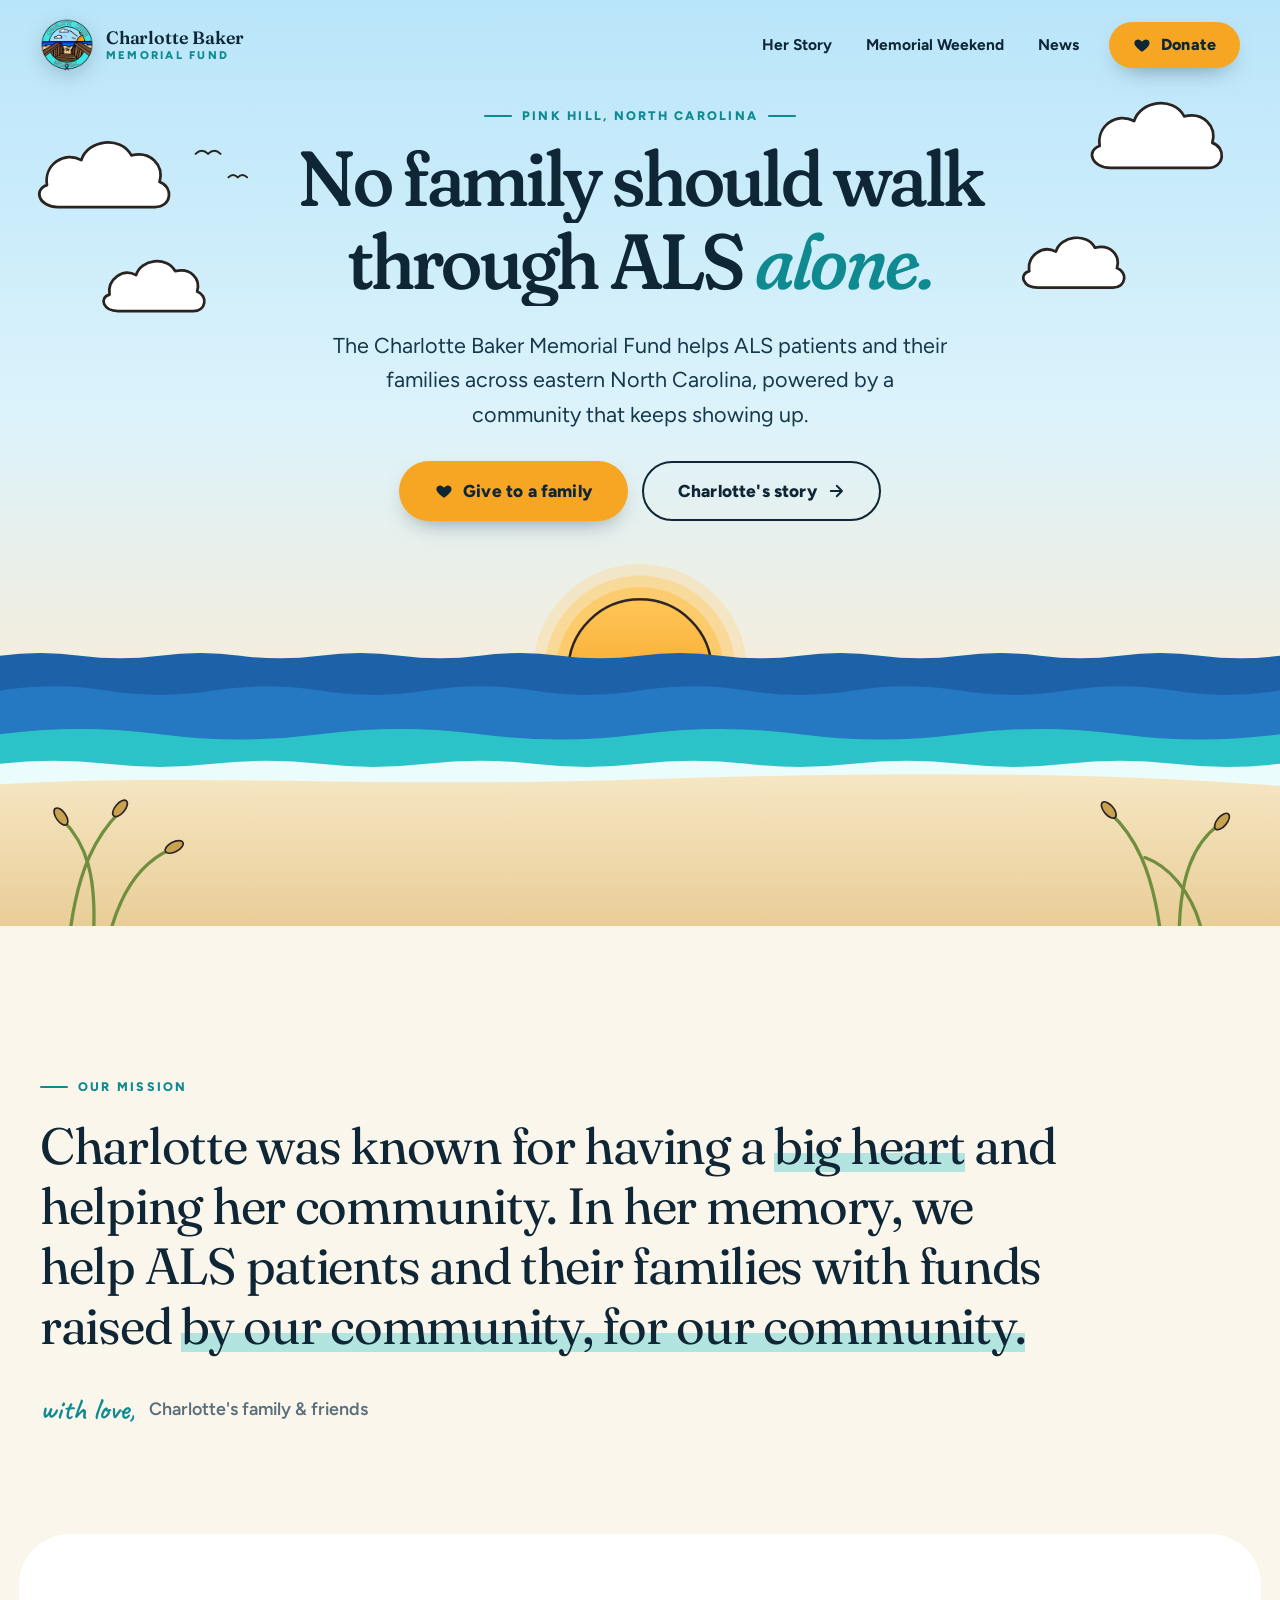
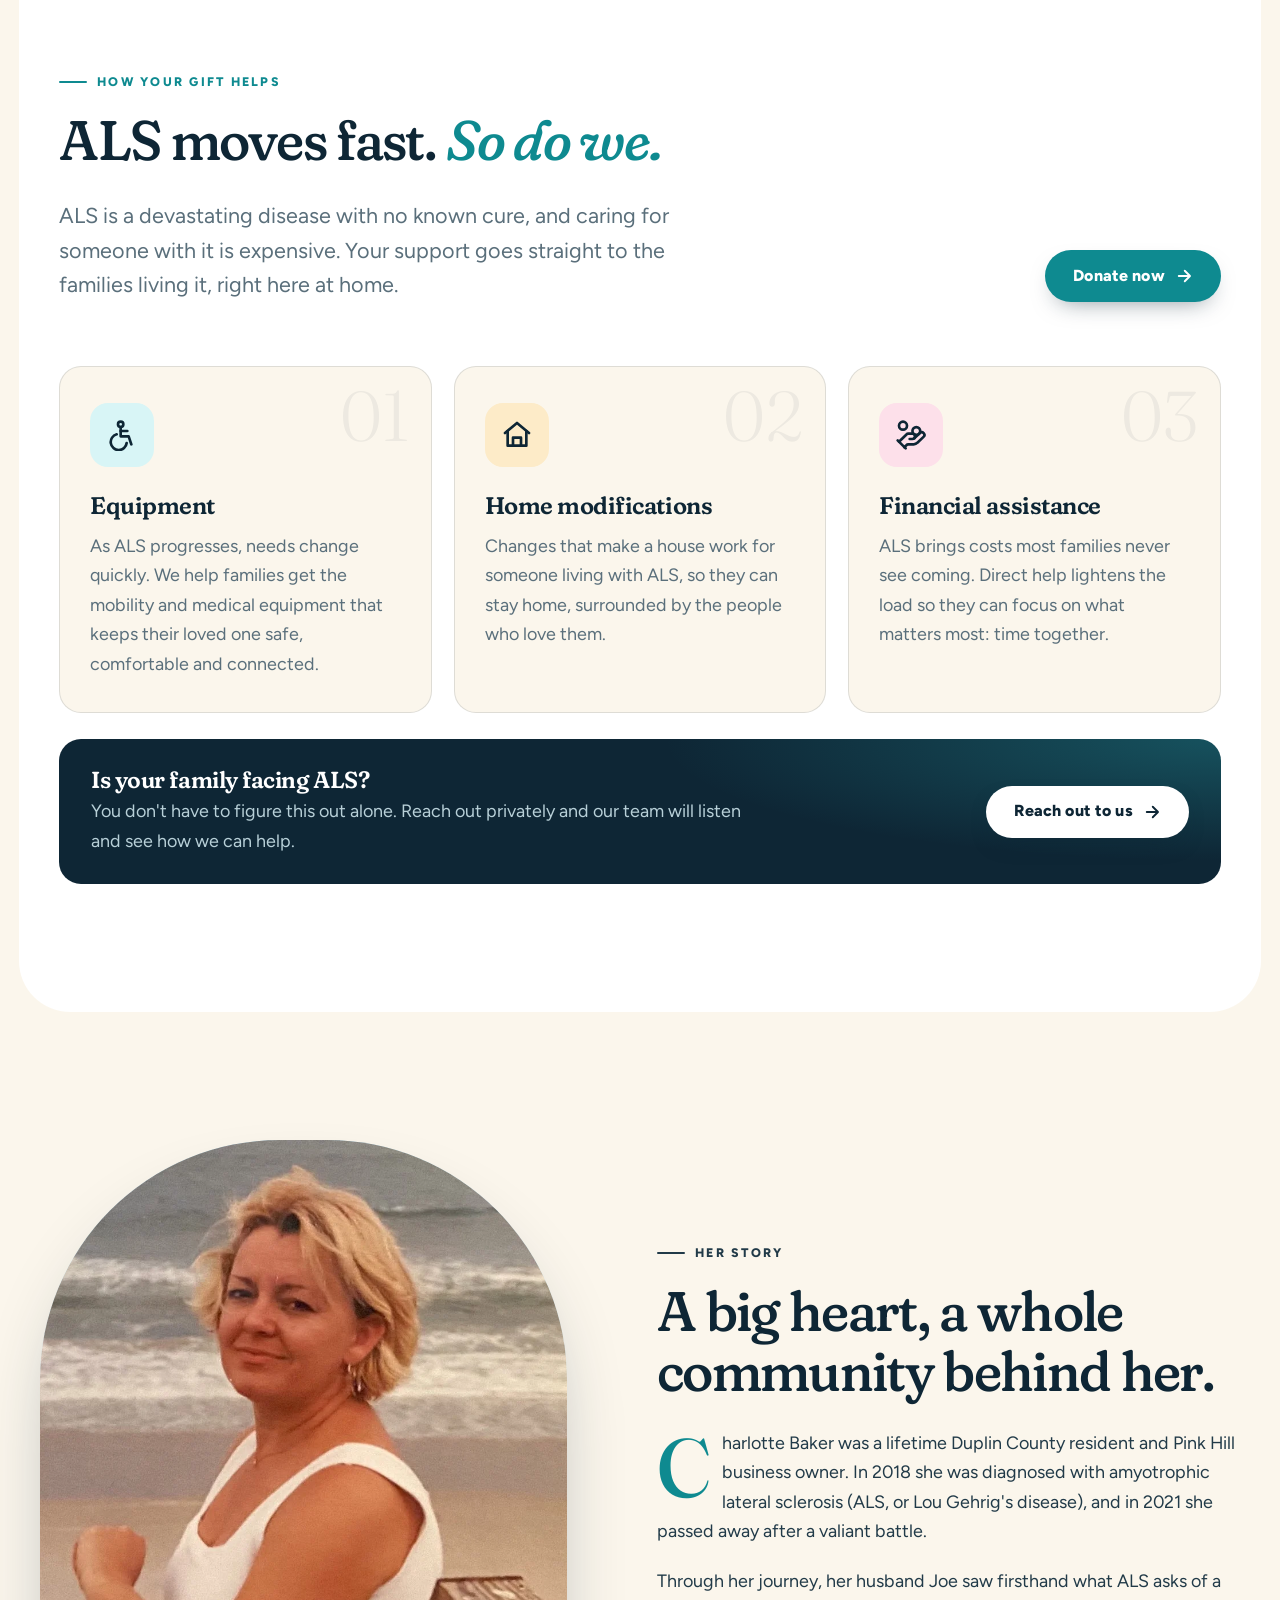
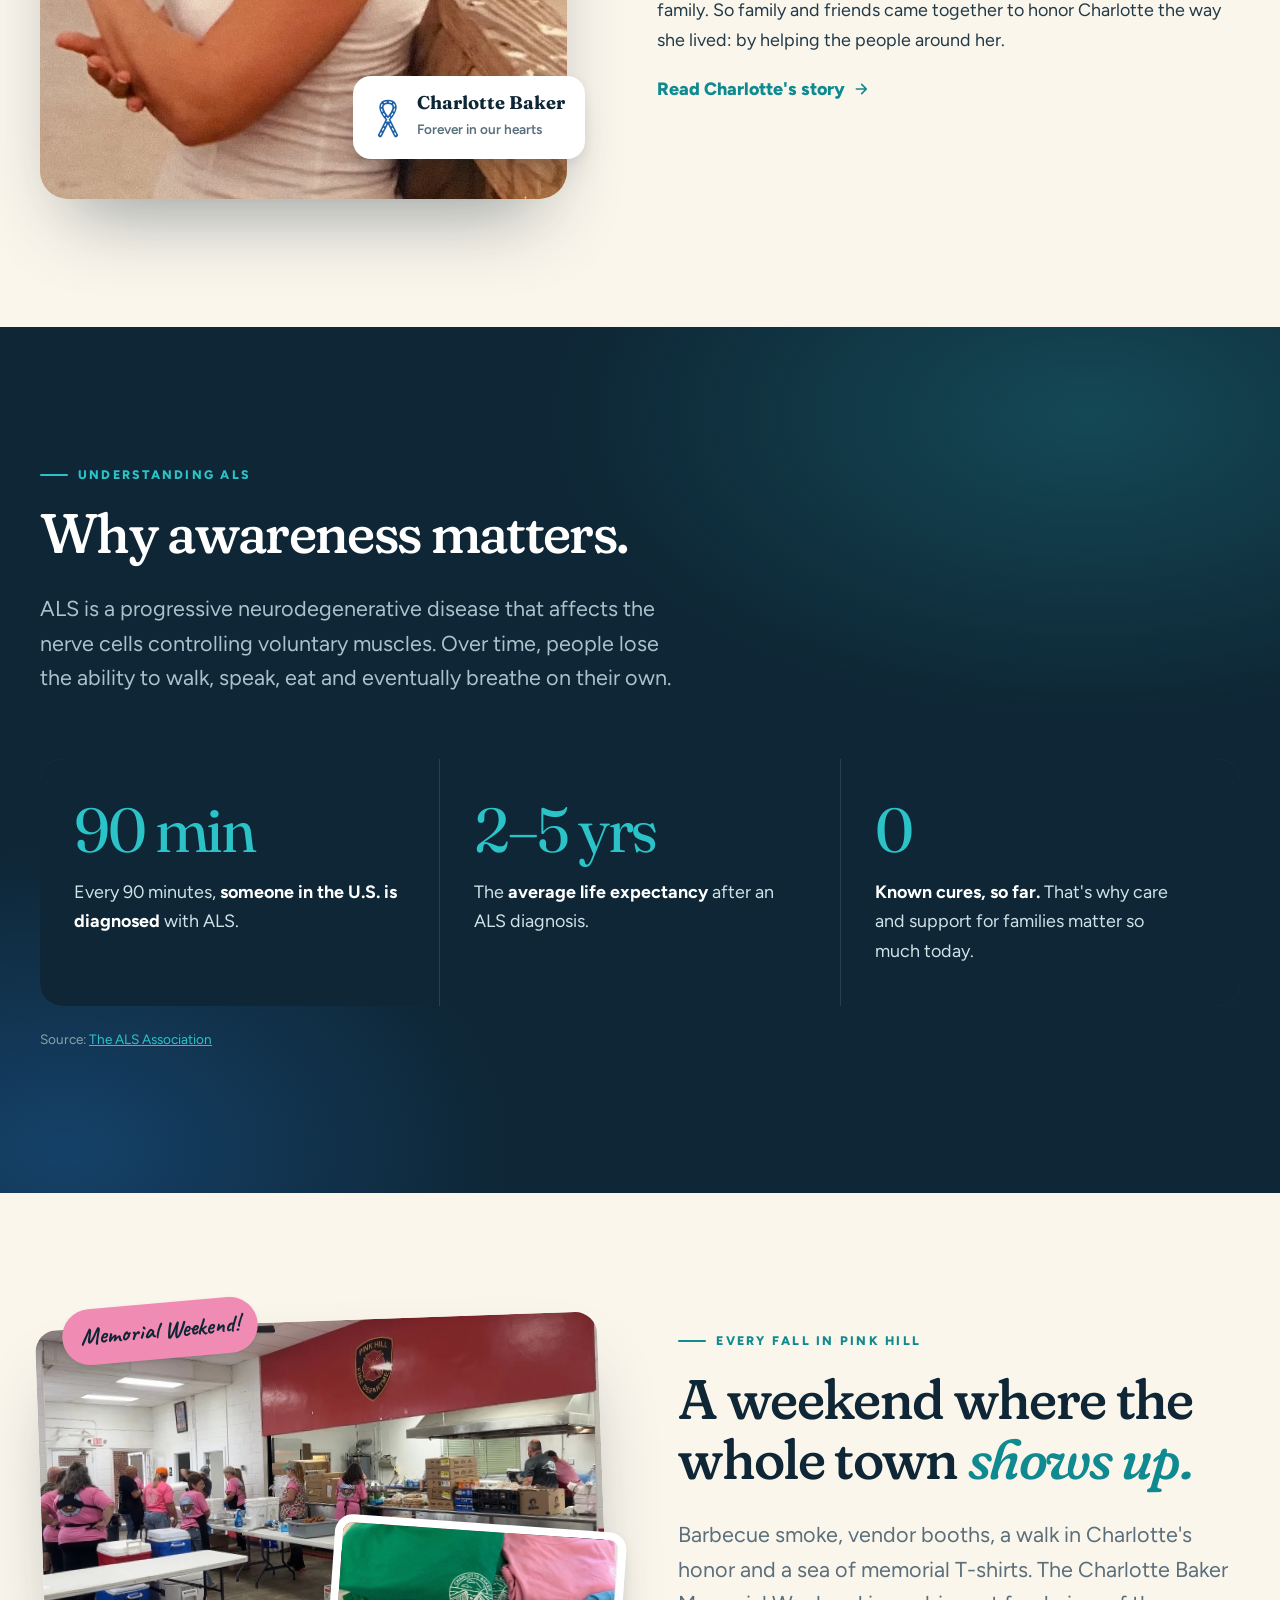
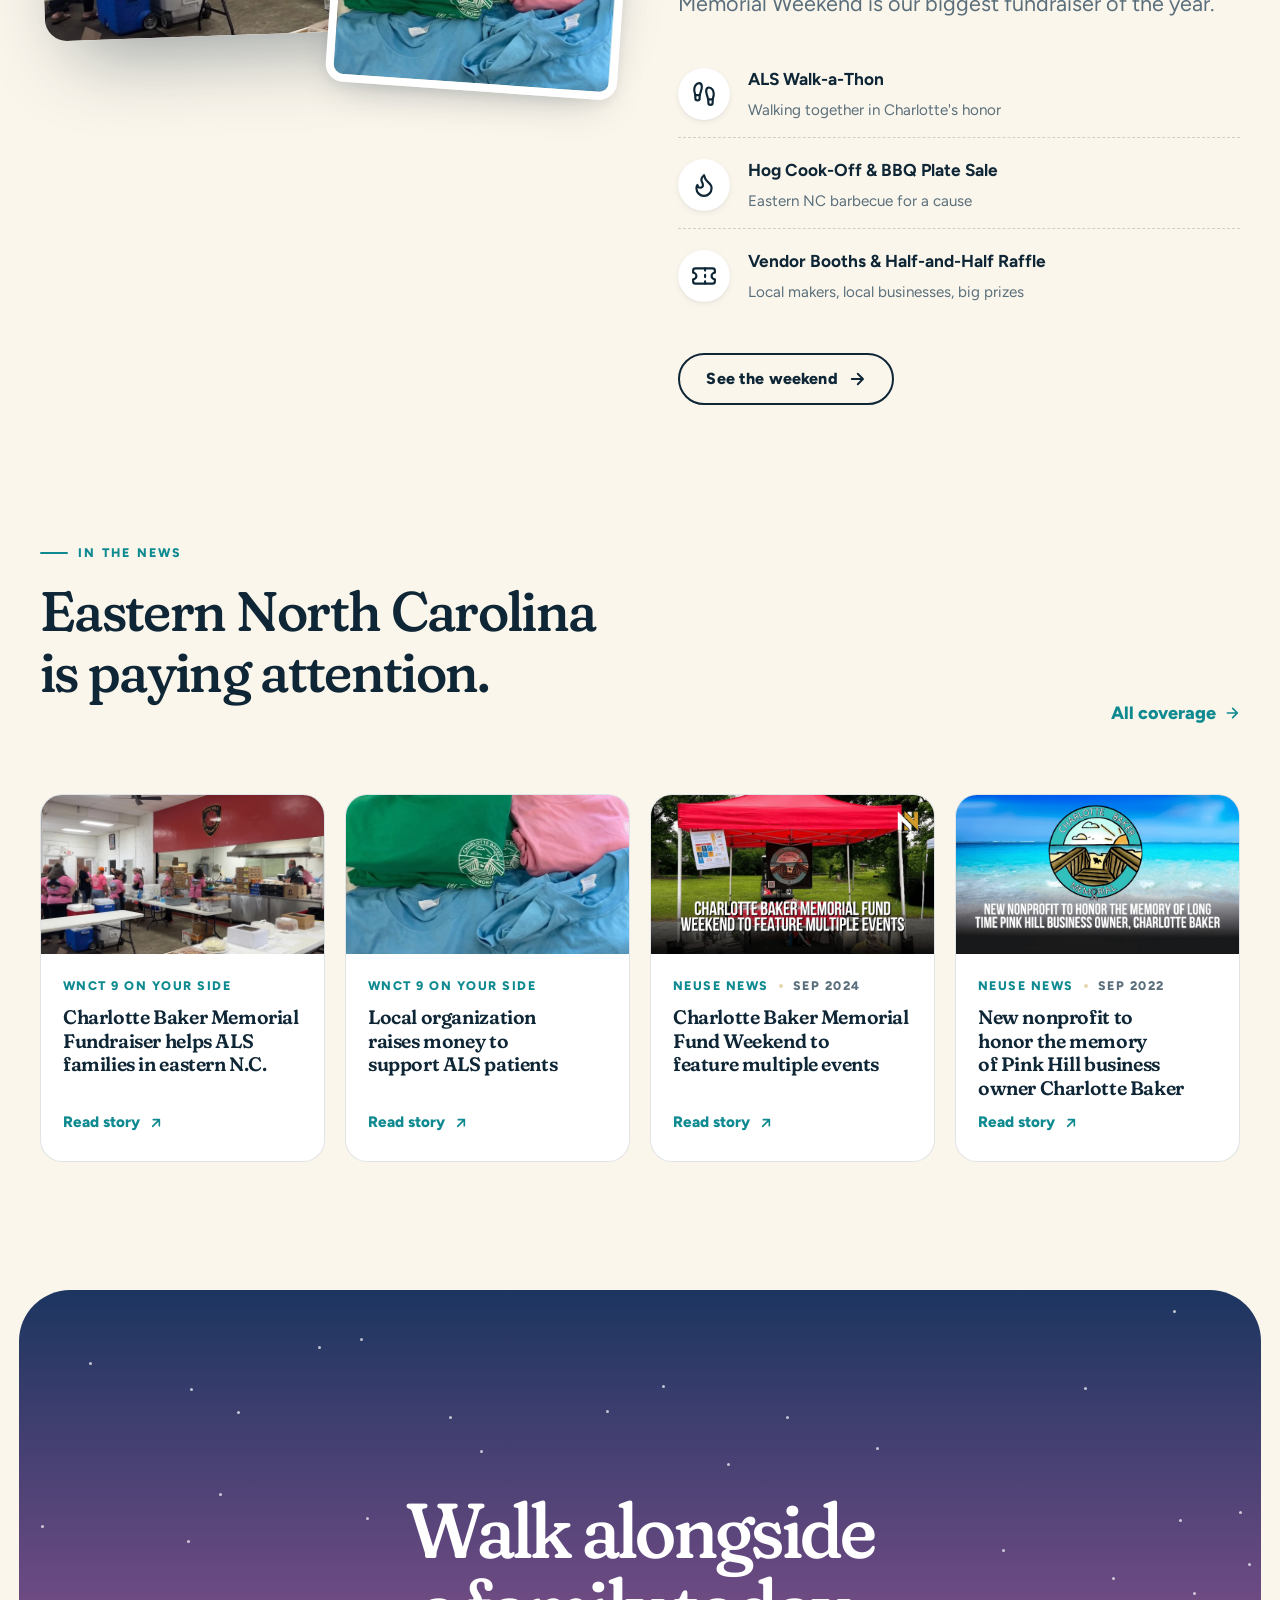
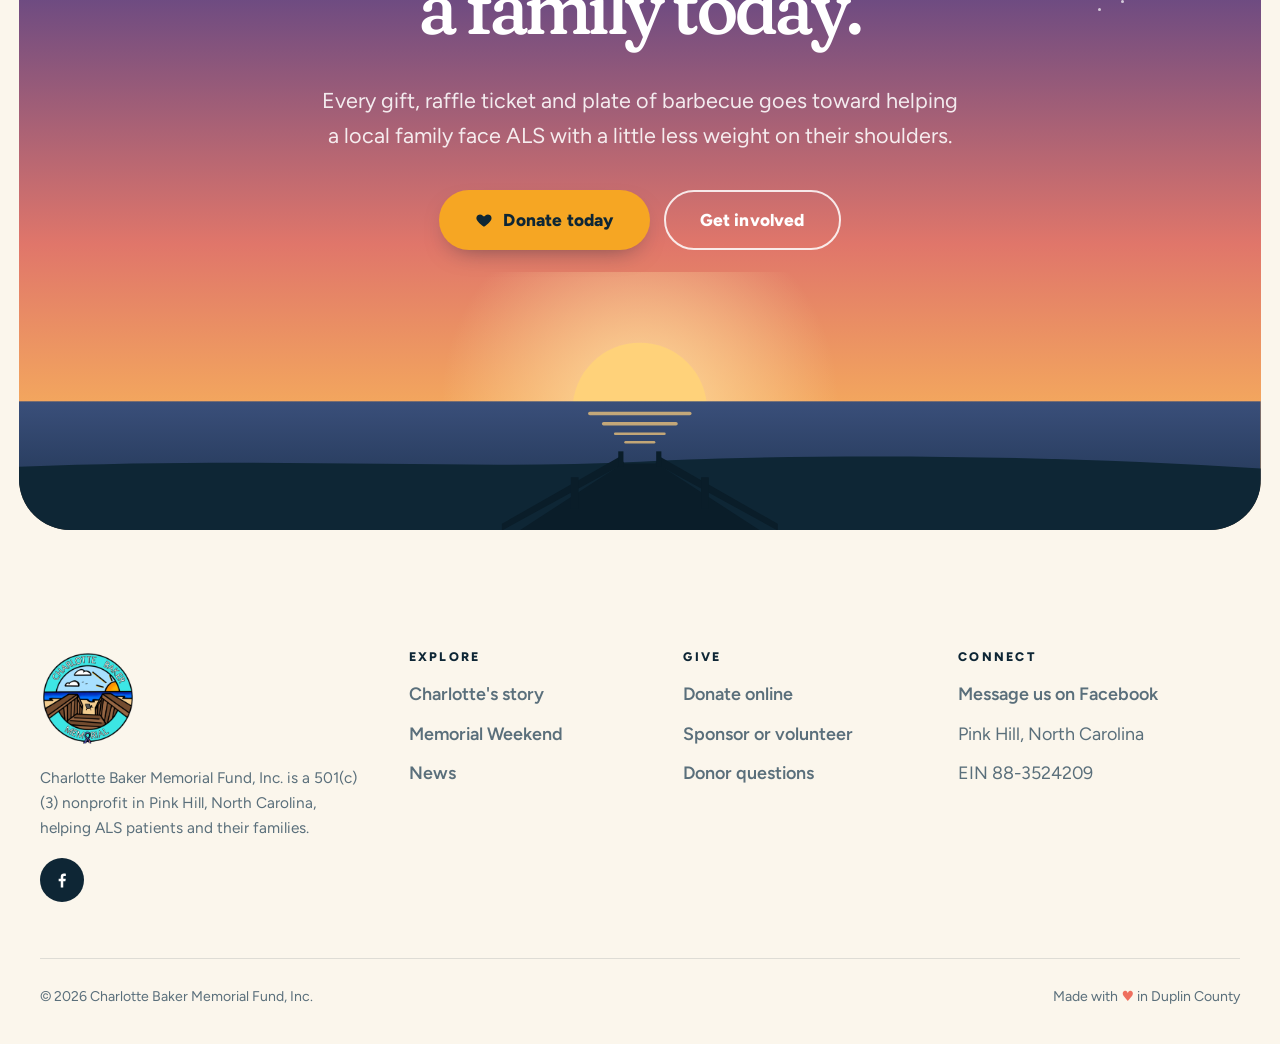
==== commit 353b2da2: "Fix mobile menu being cropped after scrolling backdrop-filter on the scrolled header made it the con" ====
--- a/index.html
+++ b/index.html
@@ -22,7 +22,7 @@
   <link rel="preconnect" href="https://fonts.googleapis.com">
   <link rel="preconnect" href="https://fonts.gstatic.com" crossorigin>
   <link href="https://fonts.googleapis.com/css2?family=Caveat:wght@600;700&family=Figtree:wght@400;500;600;700;800&family=Fraunces:ital,opsz,wght,SOFT,WONK@0,9..144,300..700,0..100,0..1;1,9..144,300..700,0..100,0..1&display=swap" rel="stylesheet">
-  <link rel="stylesheet" href="assets/css/styles.css?v=7">
+  <link rel="stylesheet" href="assets/css/styles.css?v=8">
   <script>document.documentElement.classList.add("js")</script>
 
   <script type="application/ld+json">
@@ -446,6 +446,6 @@
     </div>
   </footer>
 
-  <script src="assets/js/main.js?v=7" defer></script>
+  <script src="assets/js/main.js?v=8" defer></script>
 </body>
 </html>
--- a/assets/css/styles.css
+++ b/assets/css/styles.css
@@ -168,11 +168,19 @@
 }
 .site-header.is-scrolled {
   padding-block: 10px;
+  box-shadow: 0 1px 0 var(--line), 0 10px 30px -20px rgba(14,38,53,.35);
+}
+/* The frosted background lives on a pseudo-element: backdrop-filter on the
+   header itself would make it the containing block for the fixed-position
+   mobile menu, cropping the menu to the header's height once scrolled. */
+.site-header::before {
+  content: ""; position: absolute; inset: 0; z-index: -1;
   background: rgba(251, 246, 236, 0.86);
   -webkit-backdrop-filter: saturate(160%) blur(14px);
   backdrop-filter: saturate(160%) blur(14px);
-  box-shadow: 0 1px 0 var(--line), 0 10px 30px -20px rgba(14,38,53,.35);
-}
+  opacity: 0; transition: opacity .4s;
+}
+.site-header.is-scrolled::before { opacity: 1; }
 .header-inner { display: flex; align-items: center; justify-content: space-between; gap: 20px; }
 .brand { display: flex; align-items: center; gap: 12px; text-decoration: none; color: inherit; }
 .brand img {
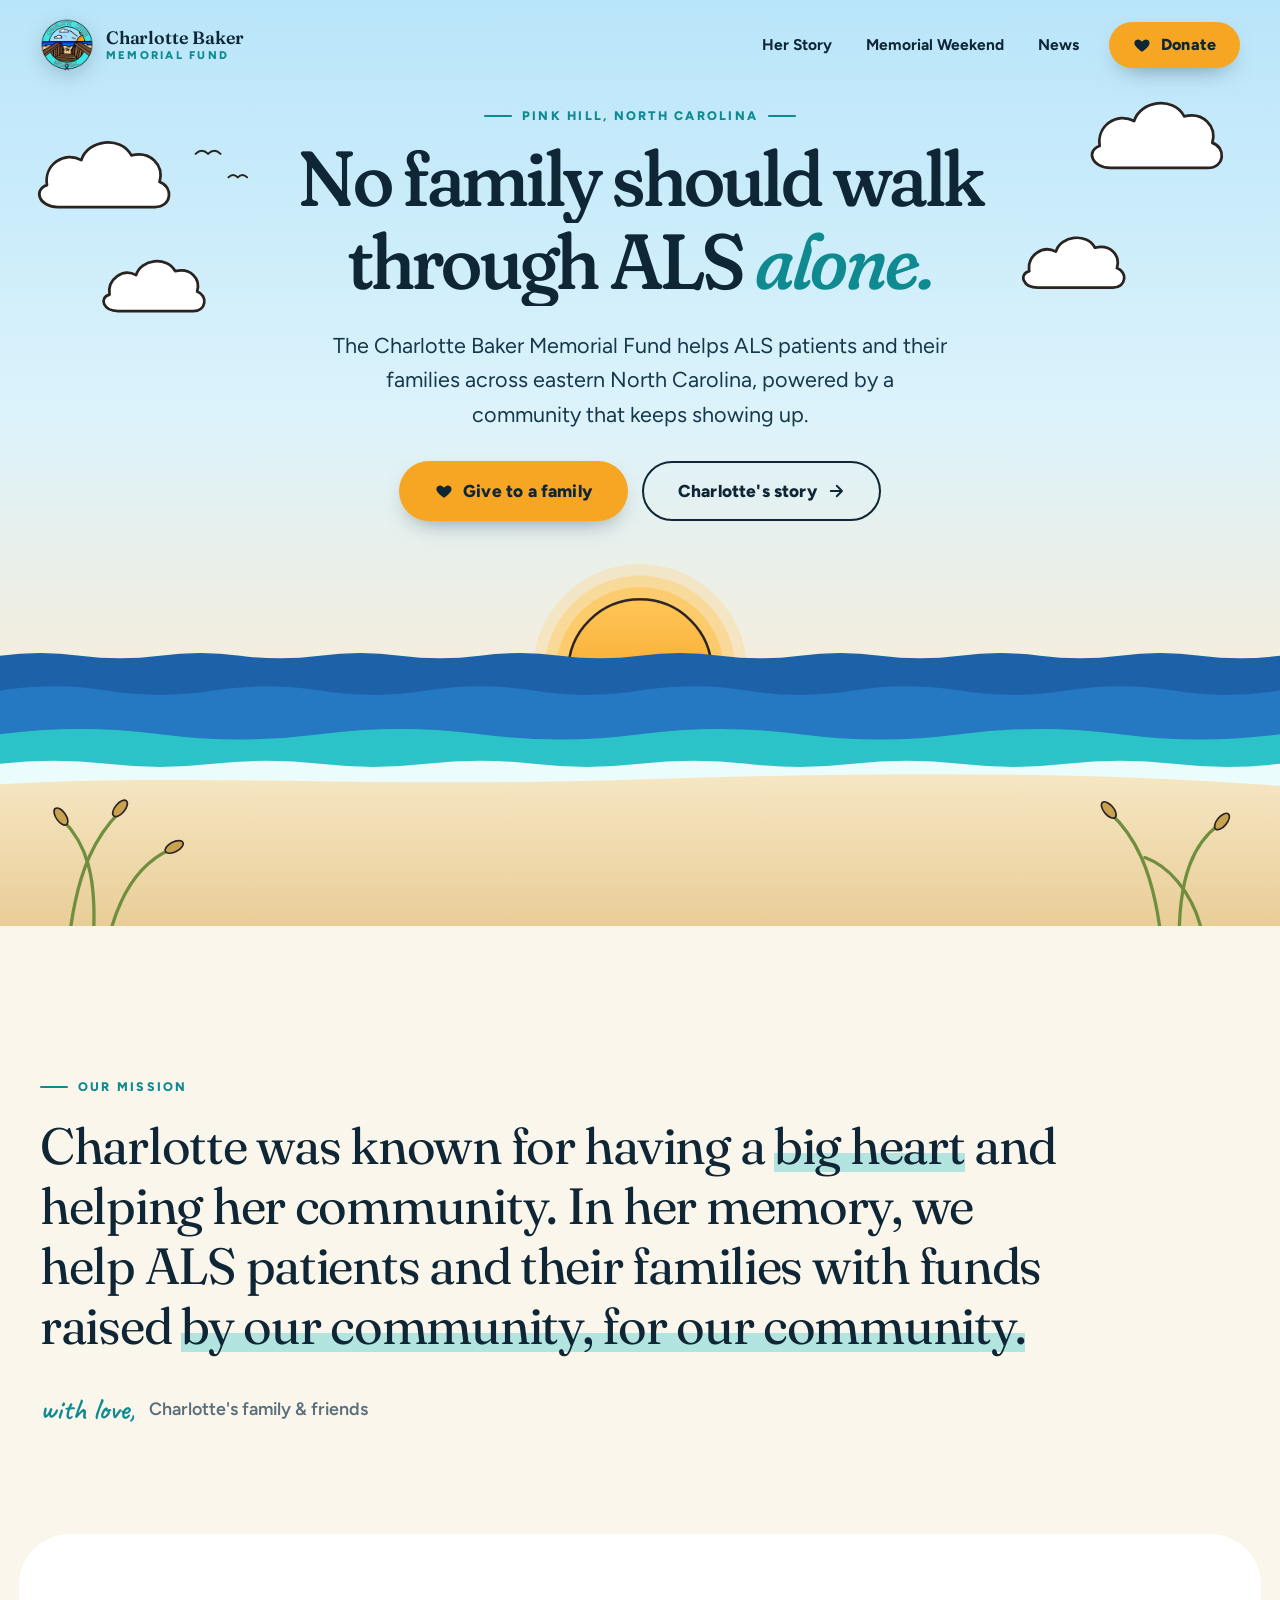
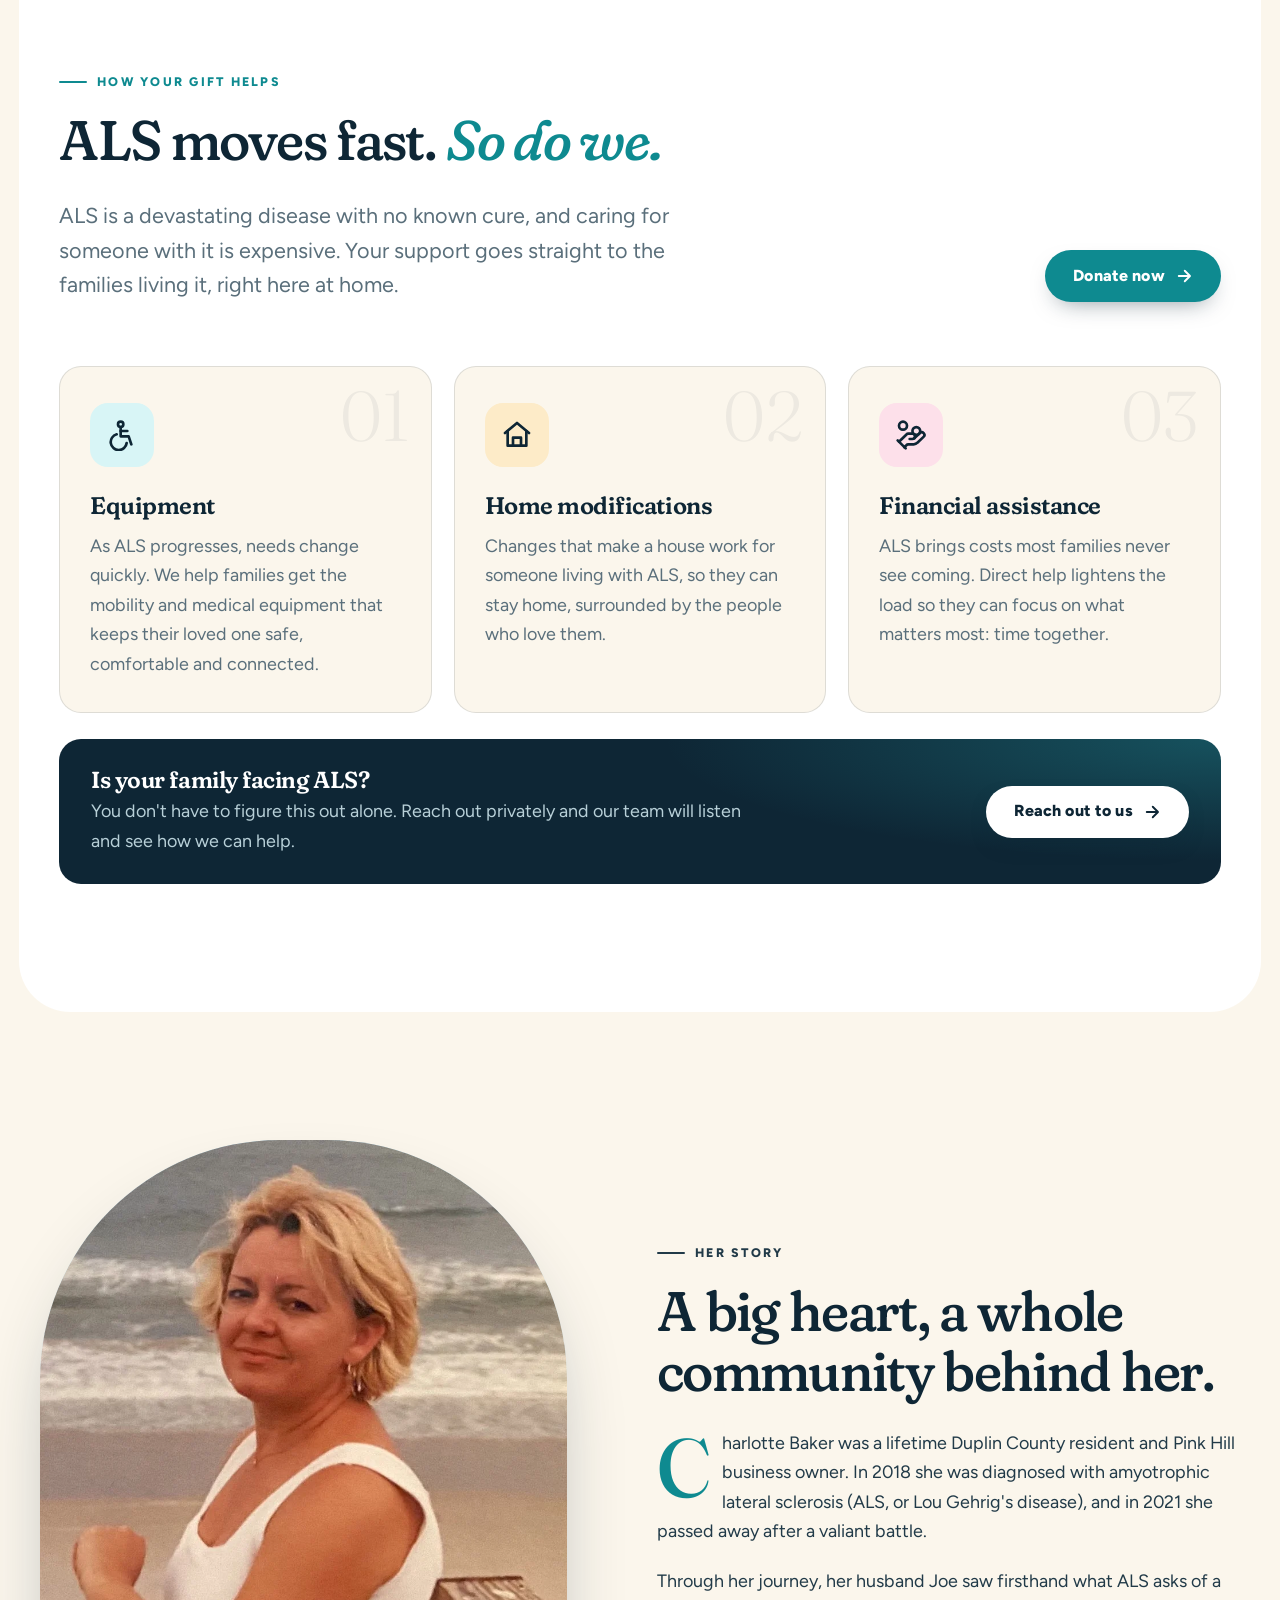
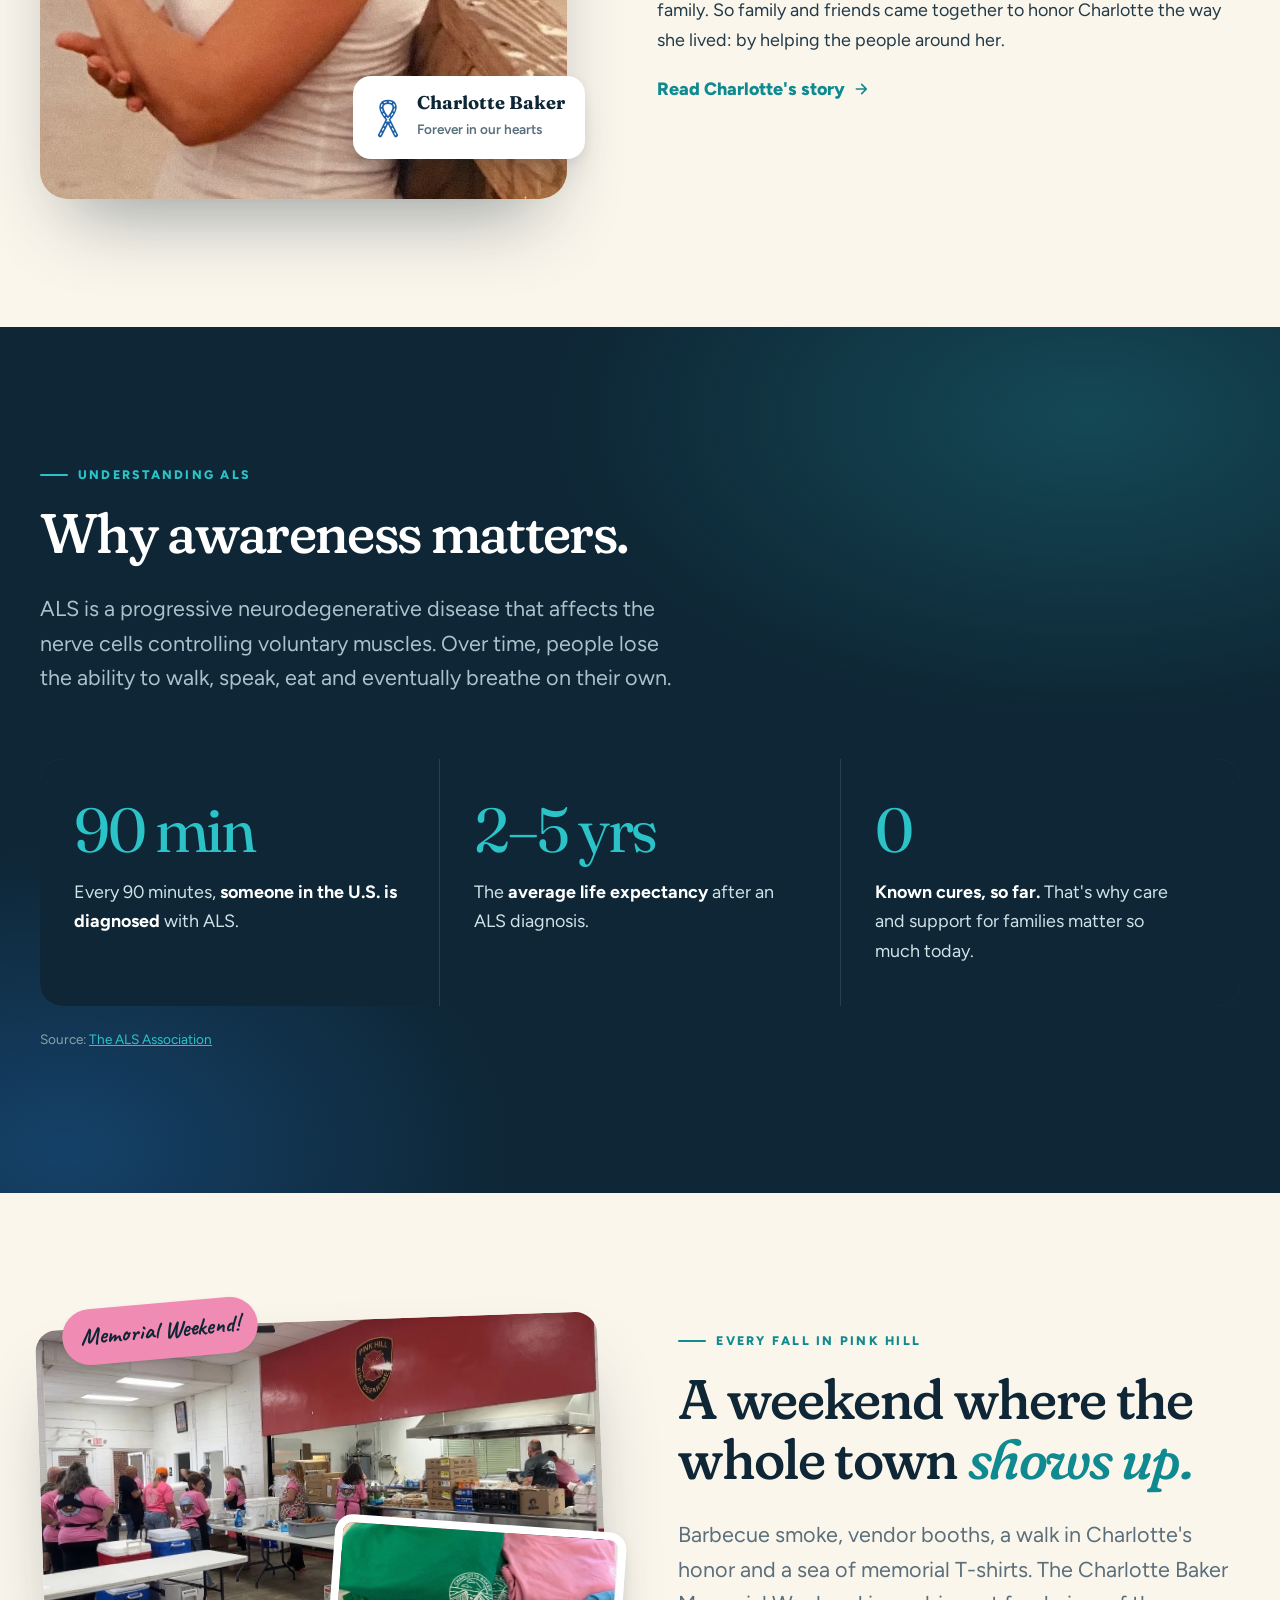
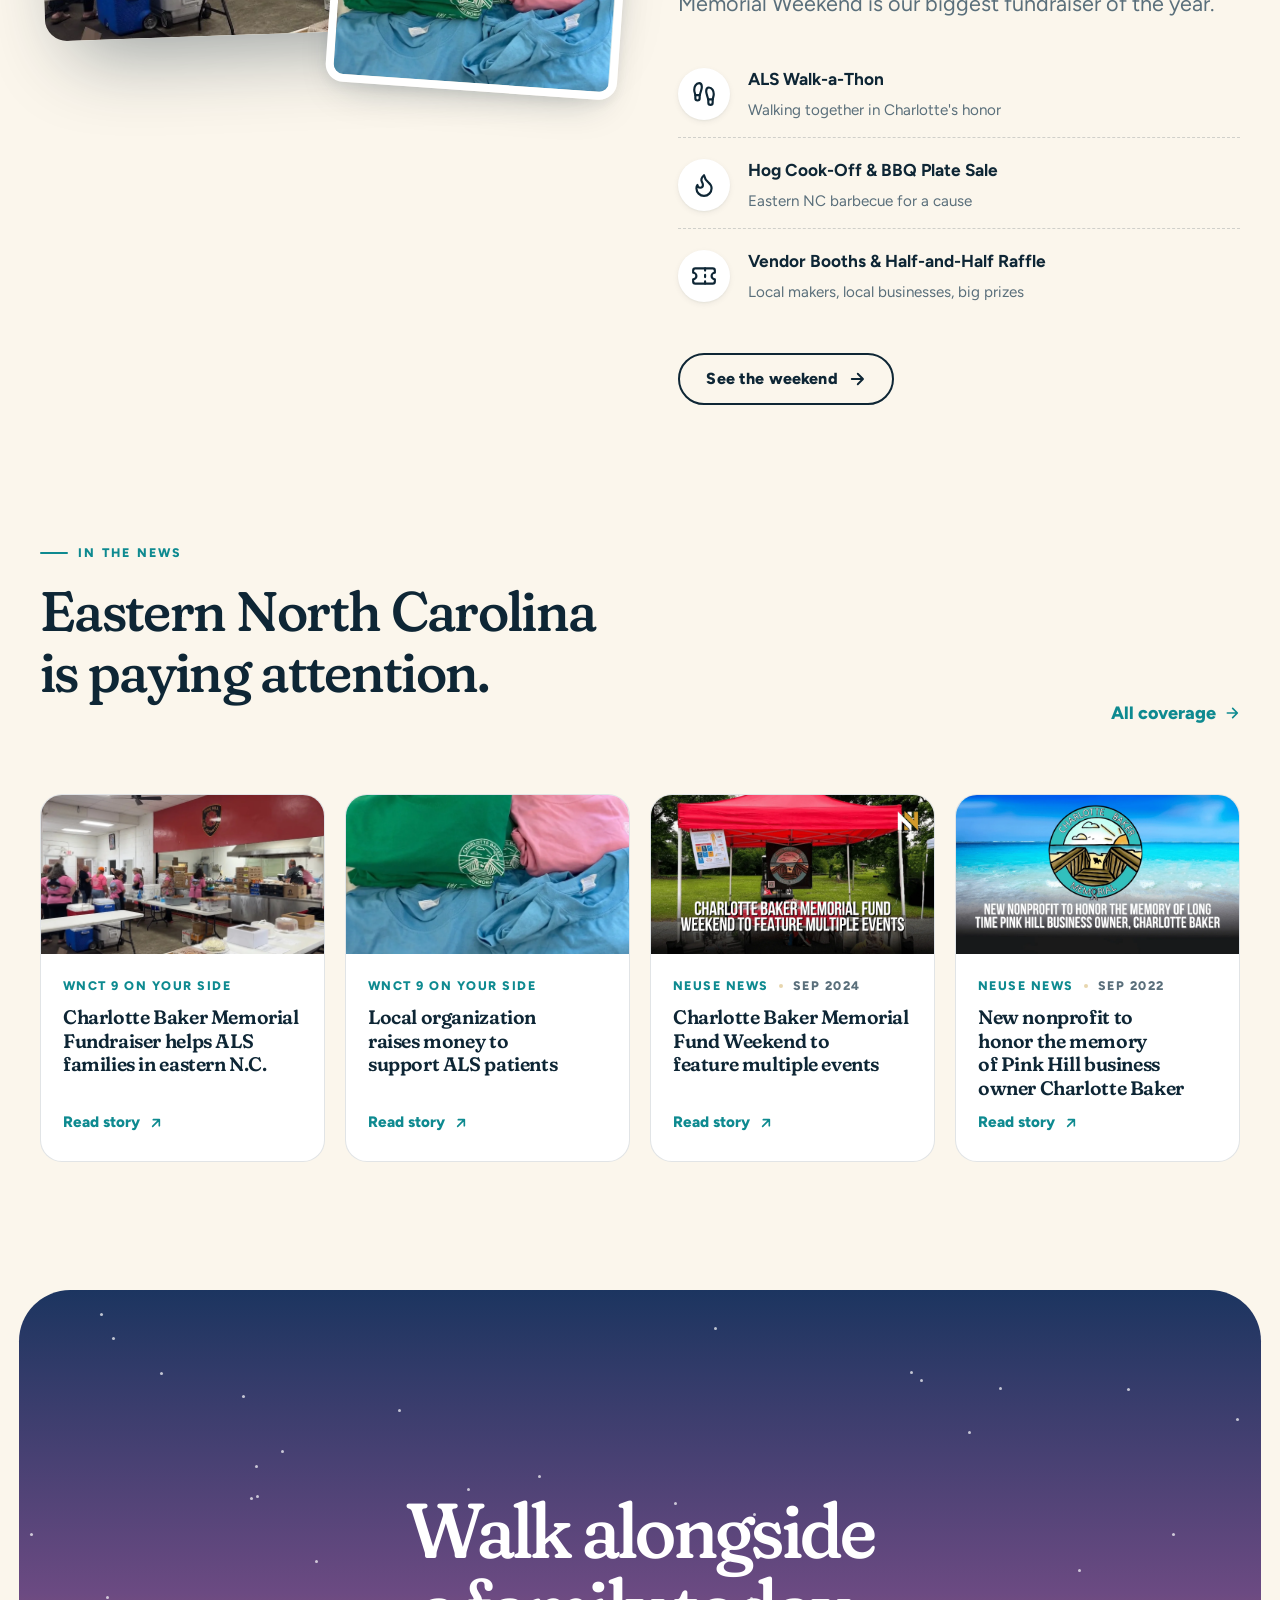
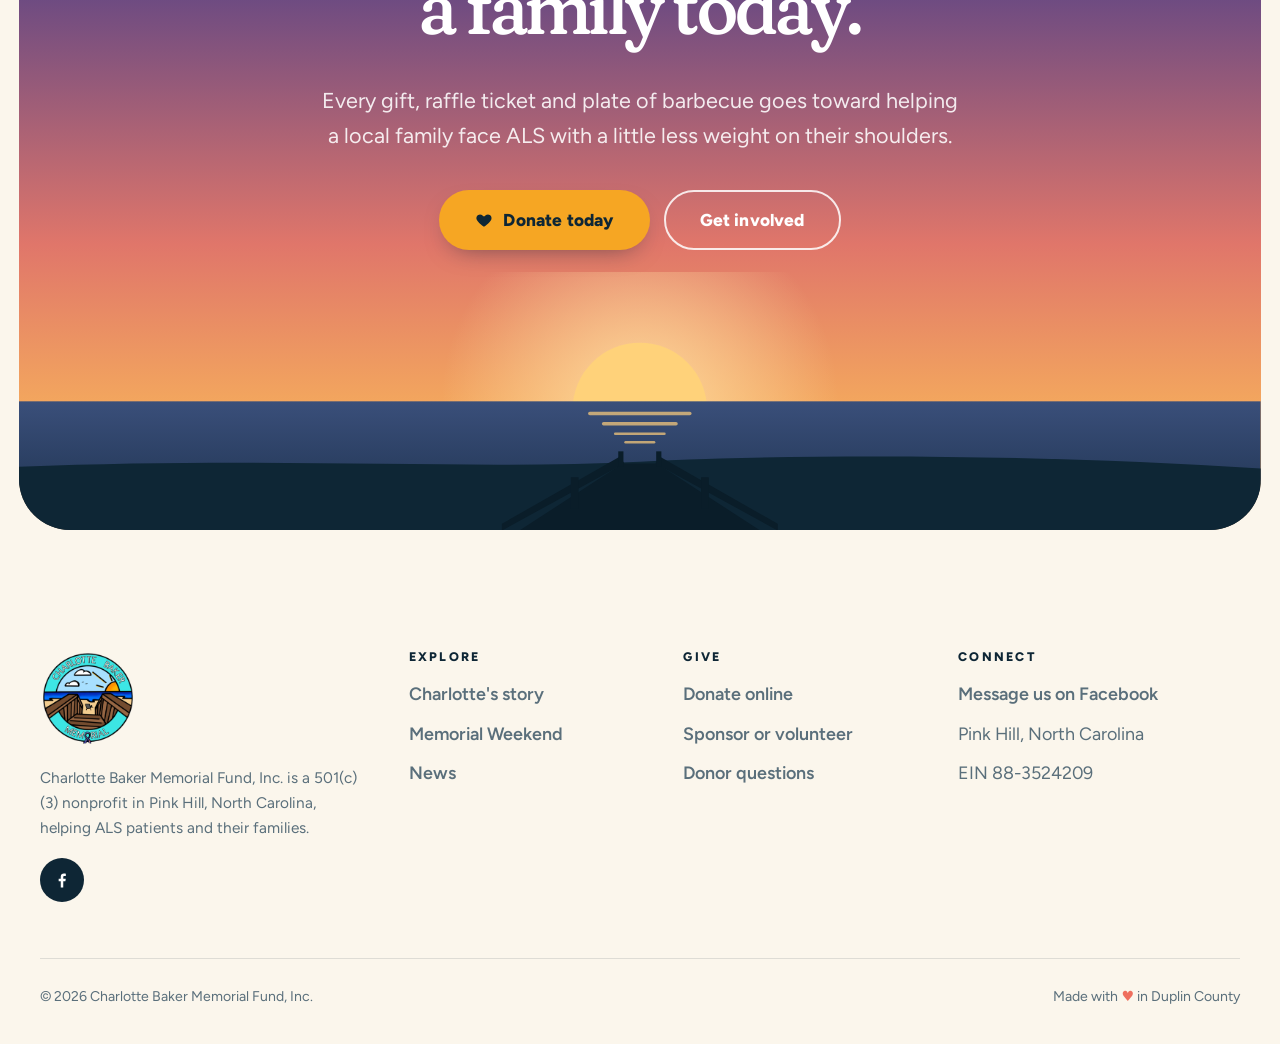
==== commit f62e2201: "Add a sponsor marquee to the Memorial Weekend page Sponsors scroll in a continuous band below "It ta" ====
--- a/index.html
+++ b/index.html
@@ -22,7 +22,7 @@
   <link rel="preconnect" href="https://fonts.googleapis.com">
   <link rel="preconnect" href="https://fonts.gstatic.com" crossorigin>
   <link href="https://fonts.googleapis.com/css2?family=Caveat:wght@600;700&family=Figtree:wght@400;500;600;700;800&family=Fraunces:ital,opsz,wght,SOFT,WONK@0,9..144,300..700,0..100,0..1;1,9..144,300..700,0..100,0..1&display=swap" rel="stylesheet">
-  <link rel="stylesheet" href="assets/css/styles.css?v=8">
+  <link rel="stylesheet" href="assets/css/styles.css?v=9">
   <script>document.documentElement.classList.add("js")</script>
 
   <script type="application/ld+json">
@@ -446,6 +446,6 @@
     </div>
   </footer>
 
-  <script src="assets/js/main.js?v=8" defer></script>
+  <script src="assets/js/main.js?v=9" defer></script>
 </body>
 </html>
--- a/assets/css/styles.css
+++ b/assets/css/styles.css
@@ -844,3 +844,103 @@
   .site-header, .hero-scene, .cta-art, .menu-toggle { display: none !important; }
   body { background: #fff; }
 }
+
+/* ---------- Sponsor marquee ---------- */
+.sponsors .section-head { margin-bottom: clamp(28px, 4vw, 44px); }
+
+.marquee {
+  position: relative;
+  overflow: hidden;
+  padding: 6px 0 14px;
+  /* Fade the edges so cards slide in and out instead of popping */
+  -webkit-mask-image: linear-gradient(90deg, transparent 0, #000 7%, #000 93%, transparent 100%);
+  mask-image: linear-gradient(90deg, transparent 0, #000 7%, #000 93%, transparent 100%);
+}
+
+.marquee-track {
+  display: flex;
+  width: max-content;
+  /* Duration is set per-page from JS so the speed stays constant as sponsors are added */
+  animation: marquee-scroll var(--marquee-duration, 40s) linear infinite;
+  will-change: transform;
+}
+
+/* Pause for anyone reading a name, by mouse or by keyboard */
+.marquee:hover .marquee-track,
+.marquee:focus-within .marquee-track { animation-play-state: paused; }
+
+@keyframes marquee-scroll {
+  from { transform: translate3d(0, 0, 0); }
+  to   { transform: translate3d(-50%, 0, 0); }
+}
+
+.sponsor-chip {
+  /* Spacing lives in margin, not flex gap: the track must be exactly two
+     identical halves for the -50% loop to be seamless. */
+  flex: 0 0 auto;
+  margin-right: clamp(18px, 3vw, 34px);
+  width: clamp(168px, 20vw, 208px);
+  min-height: 148px;
+  display: flex;
+  flex-direction: column;
+  align-items: center;
+  justify-content: center;
+  gap: 14px;
+  padding: 24px 20px;
+  background: var(--white);
+  border: 1px solid var(--line);
+  border-radius: var(--radius-sm);
+  box-shadow: var(--shadow-sm);
+  transition: transform 0.4s var(--ease), box-shadow 0.4s var(--ease);
+}
+.marquee:hover .sponsor-chip:hover {
+  transform: translateY(-4px);
+  box-shadow: var(--shadow);
+}
+
+.sponsor-chip img {
+  display: block;
+  height: 64px;
+  width: auto;
+  max-width: 100%;
+  object-fit: contain;
+}
+
+.sponsor-chip .name {
+  font-weight: 600;
+  font-size: 0.85rem;
+  line-height: 1.3;
+  color: var(--muted);
+  text-align: center;
+  text-wrap: balance;
+}
+
+/* No logo yet: show the name on a sand tile so the card still reads as a card */
+.sponsor-chip.is-textonly {
+  background: linear-gradient(160deg, var(--sand-2), var(--sand));
+}
+.sponsor-chip.is-textonly .name {
+  font-family: var(--font-display);
+  font-size: 1.05rem;
+  color: var(--ink);
+}
+
+@media (prefers-reduced-motion: reduce) {
+  /* No sliding: lay the sponsors out as a static centered grid */
+  .marquee {
+    overflow: visible;
+    -webkit-mask-image: none;
+    mask-image: none;
+    padding-inline: var(--gutter);
+  }
+  .marquee-track {
+    animation: none;
+    width: auto;
+    flex-wrap: wrap;
+    justify-content: center;
+    margin-inline: auto;
+    max-width: var(--wrap);
+  }
+  .sponsor-chip { margin: 0 clamp(9px, 1.5vw, 17px) clamp(18px, 3vw, 34px); }
+  .marquee-track .is-clone { display: none; }
+}
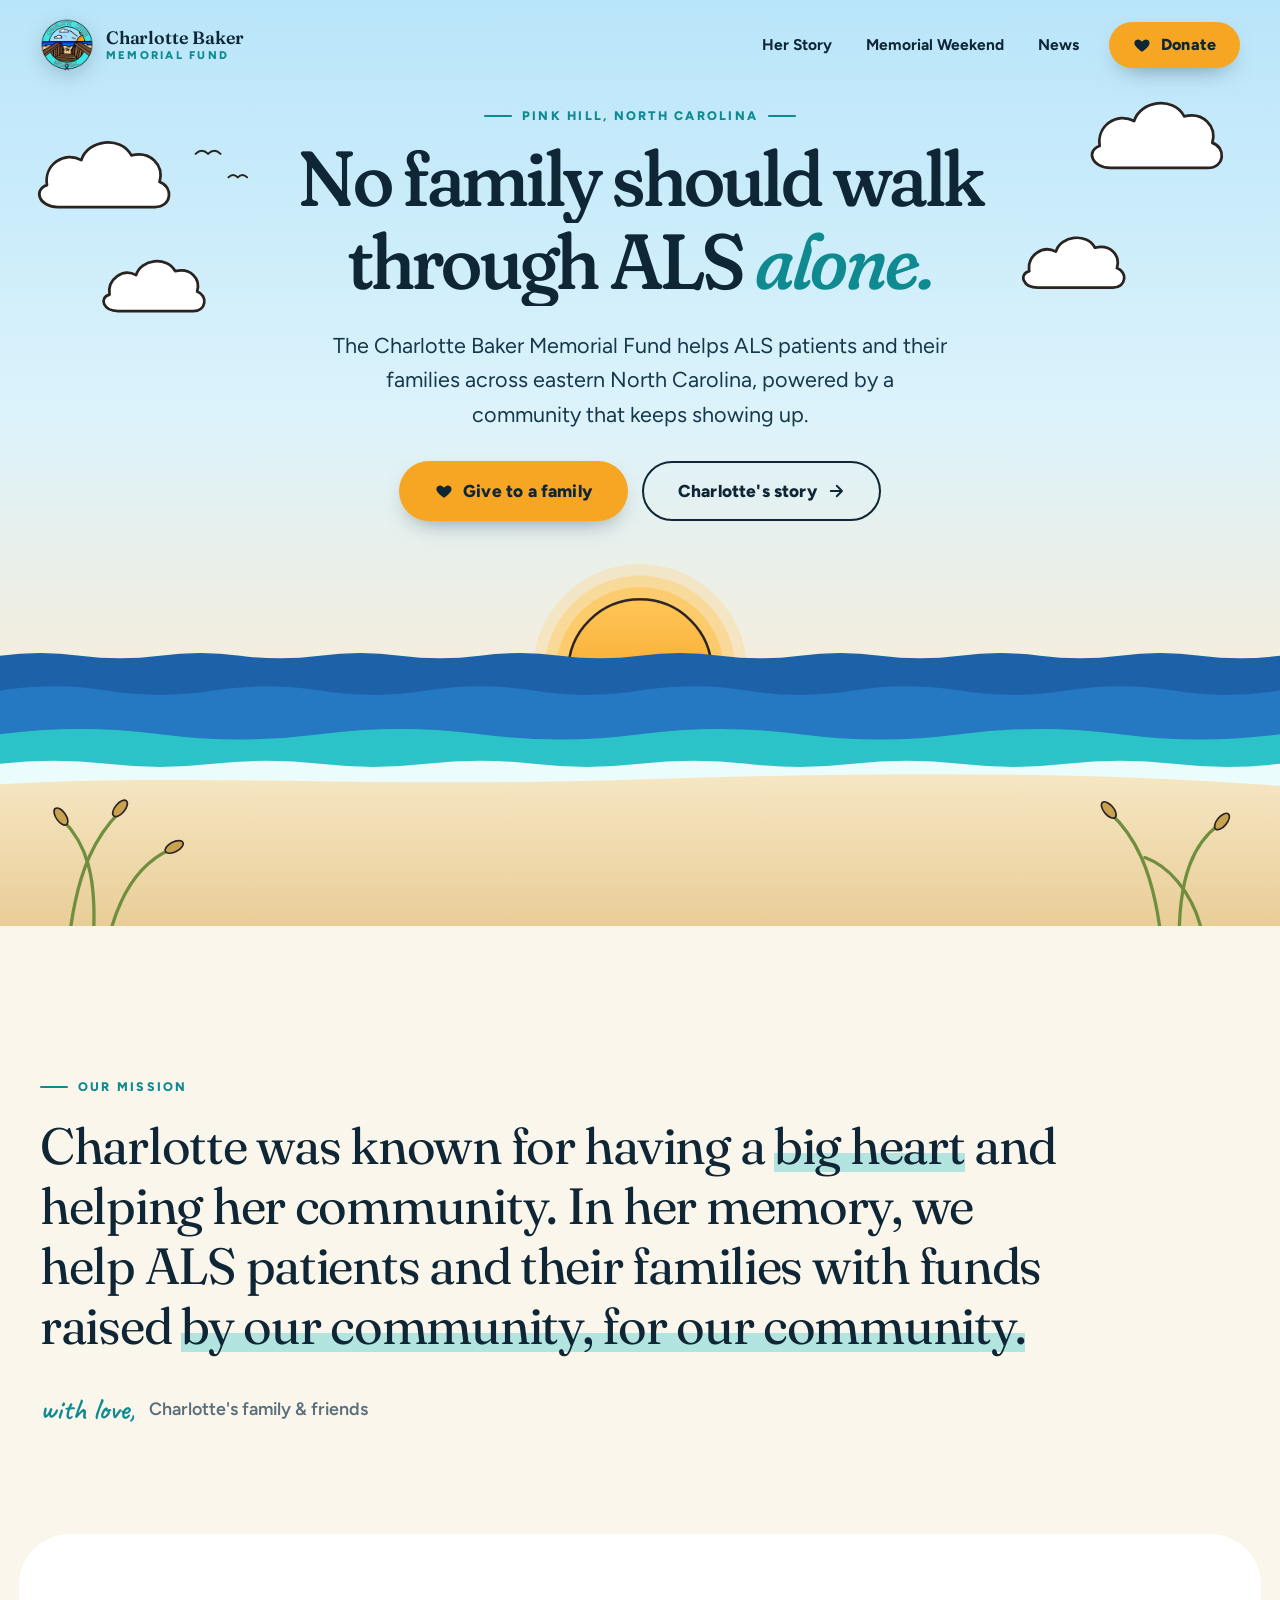
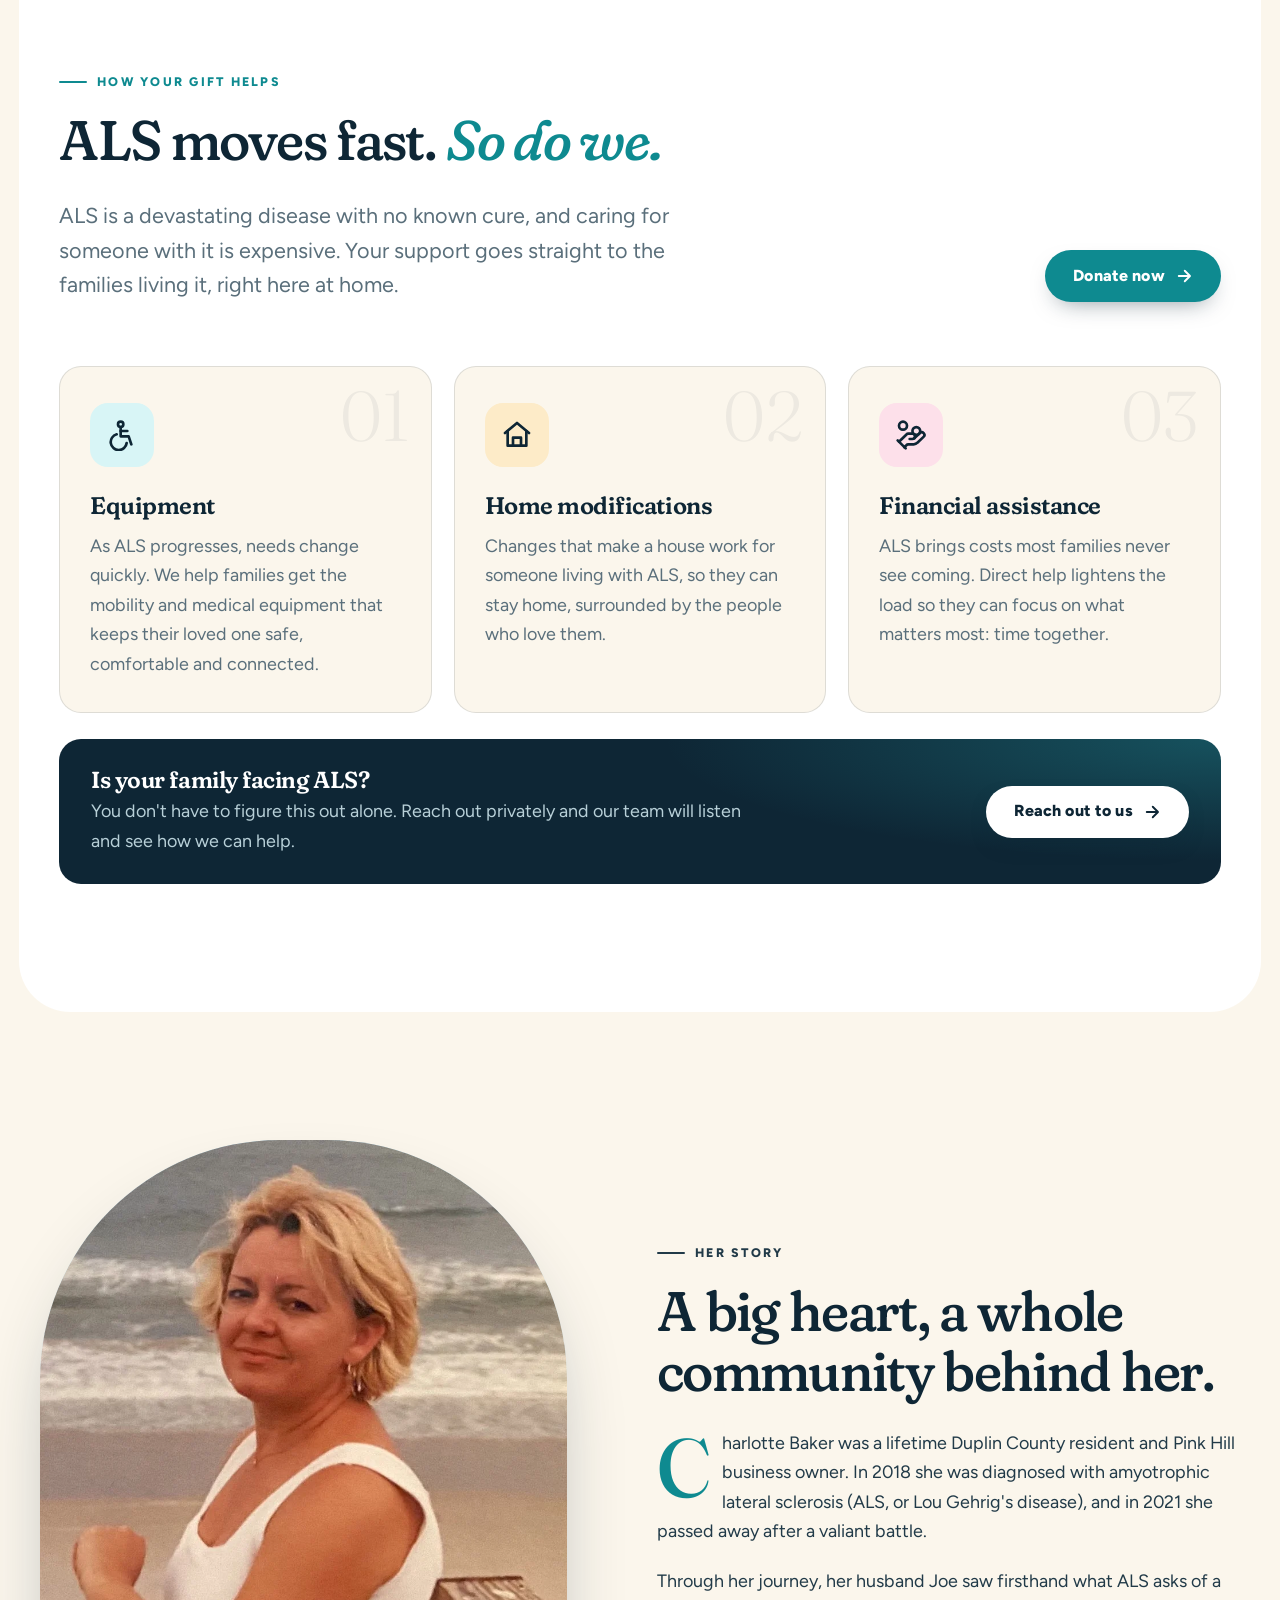
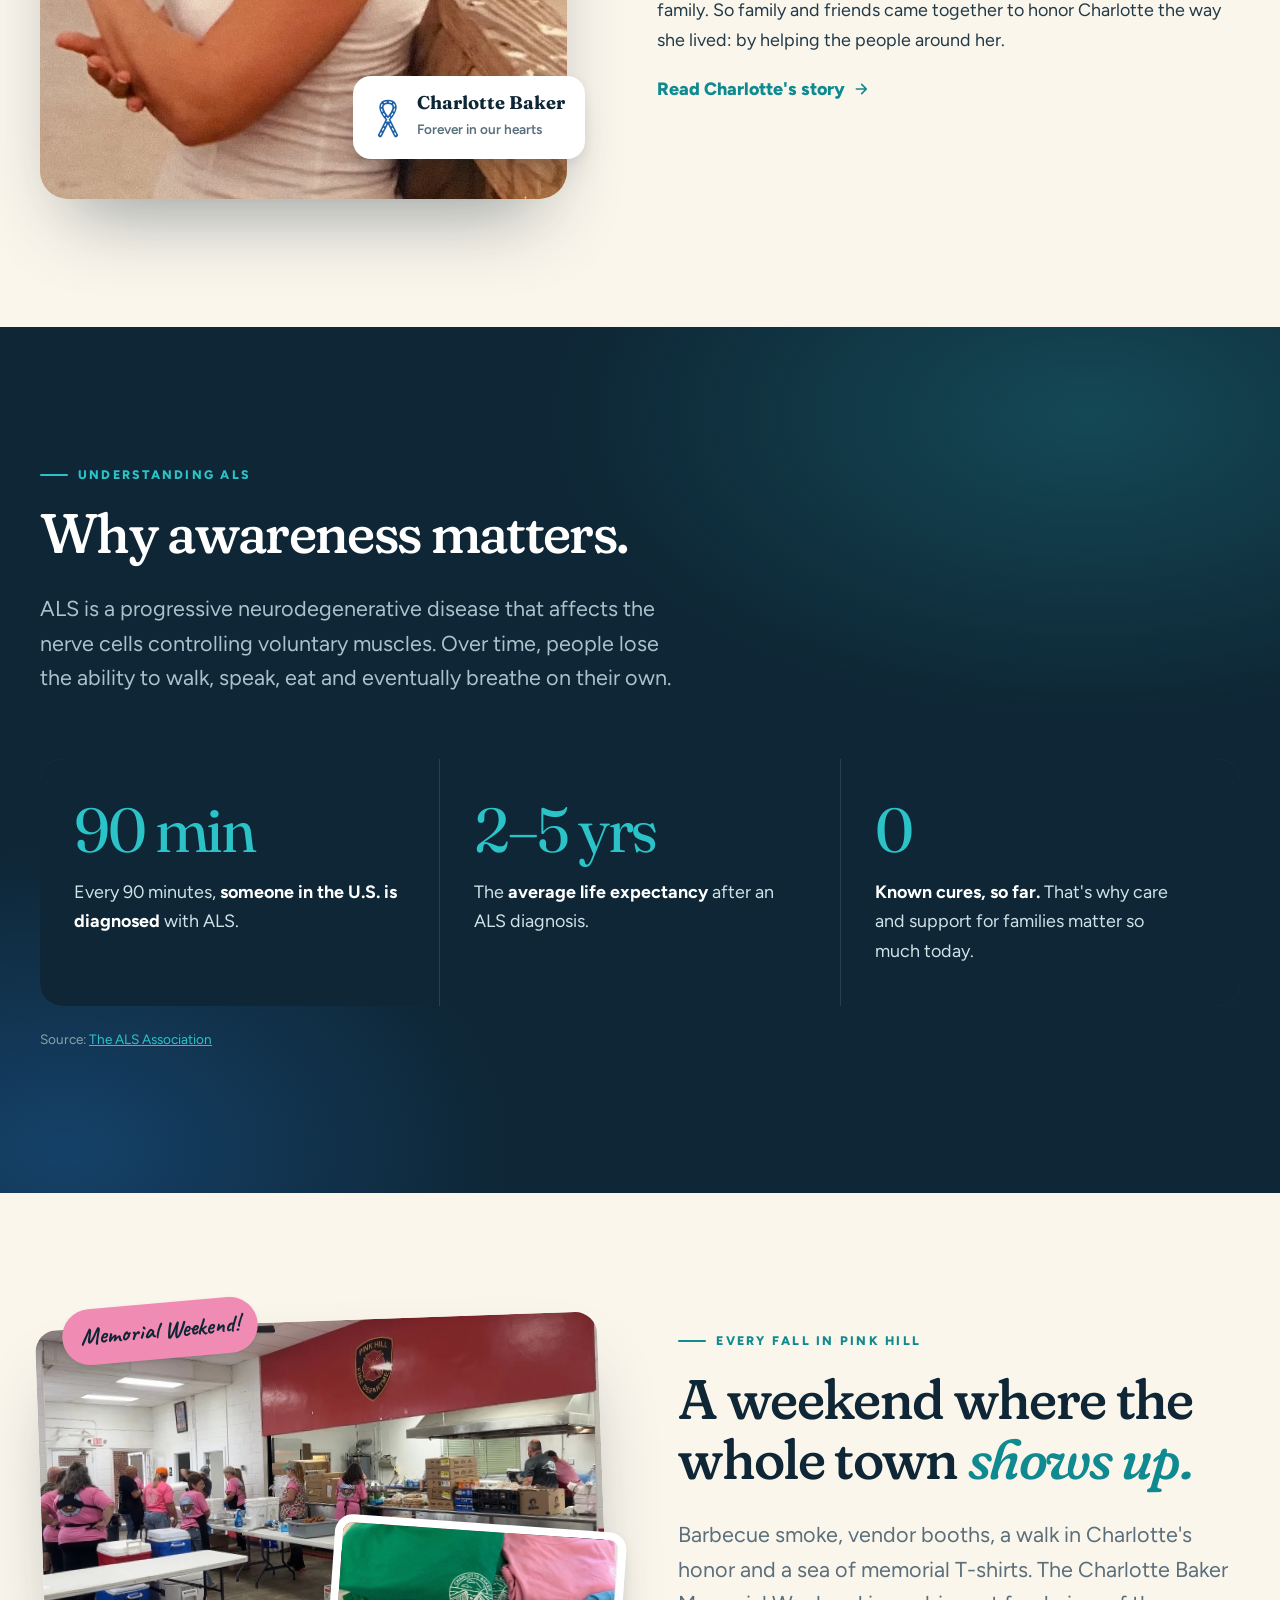
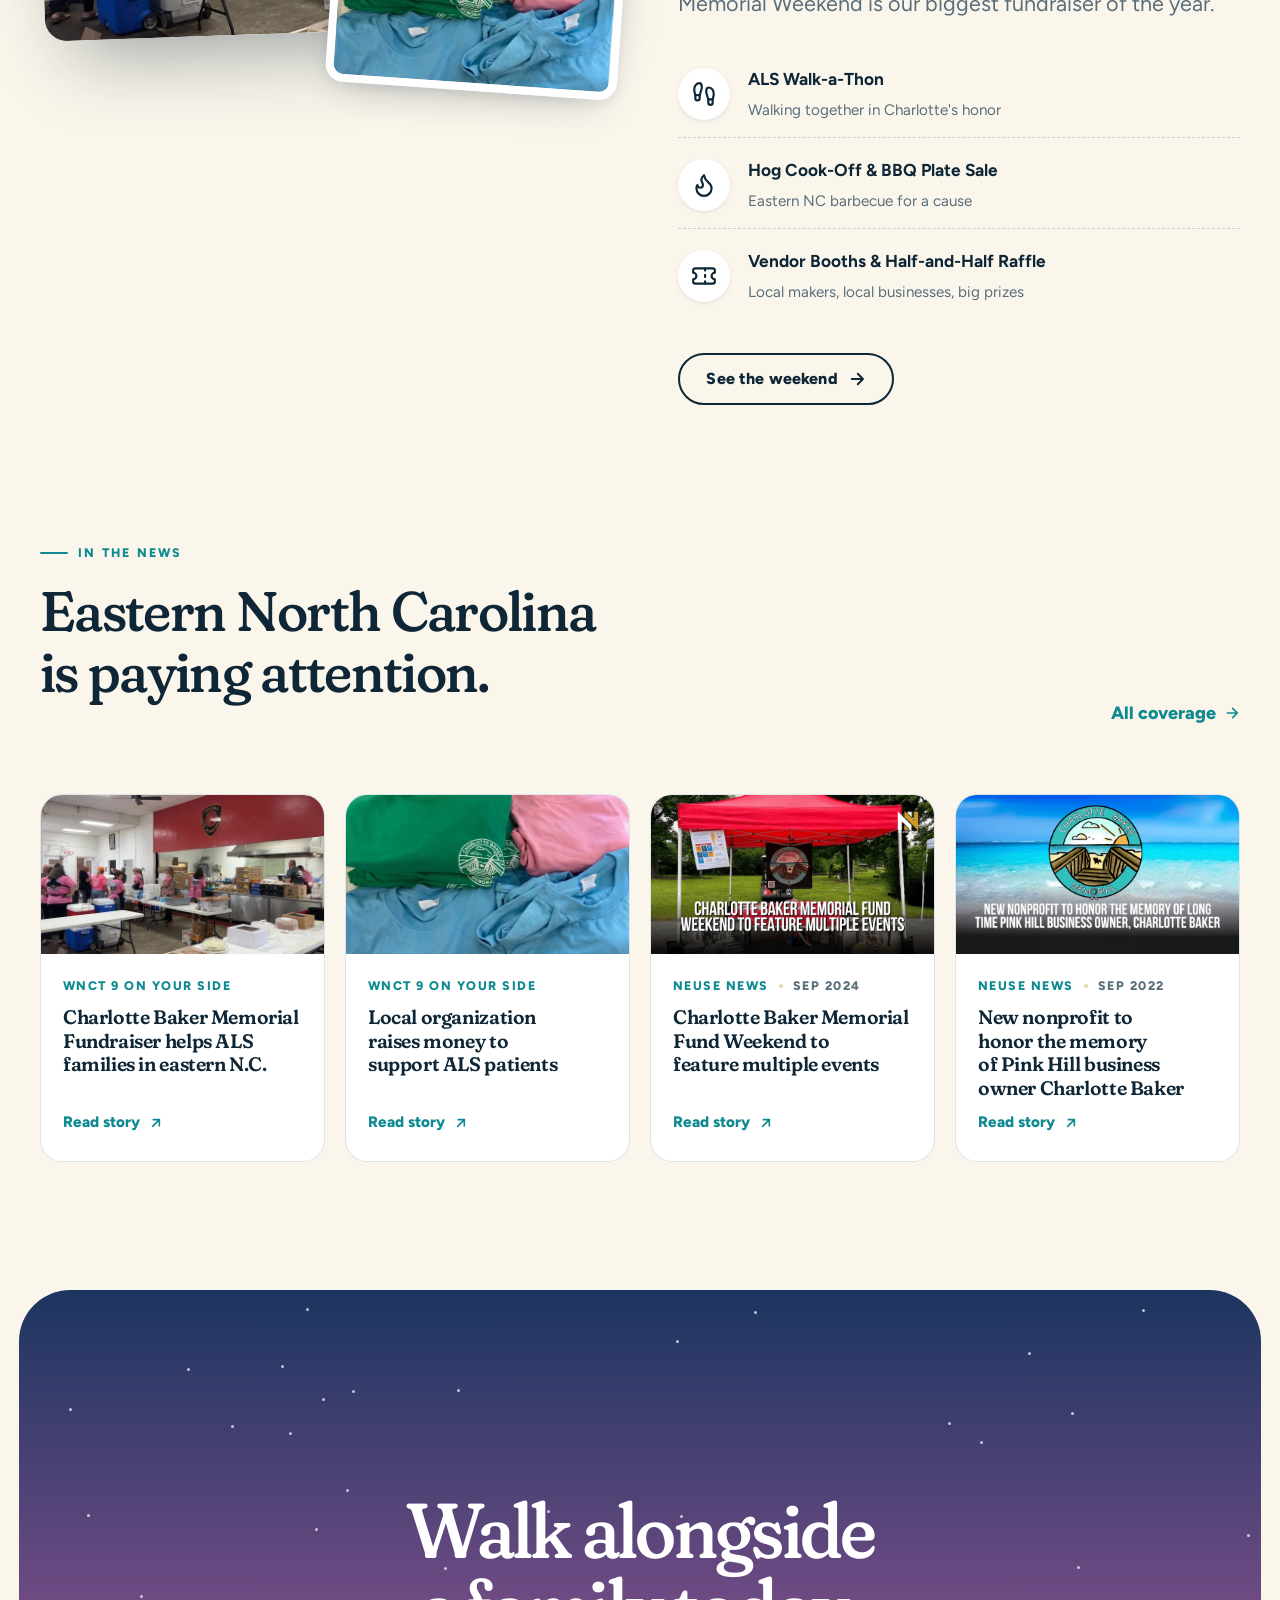
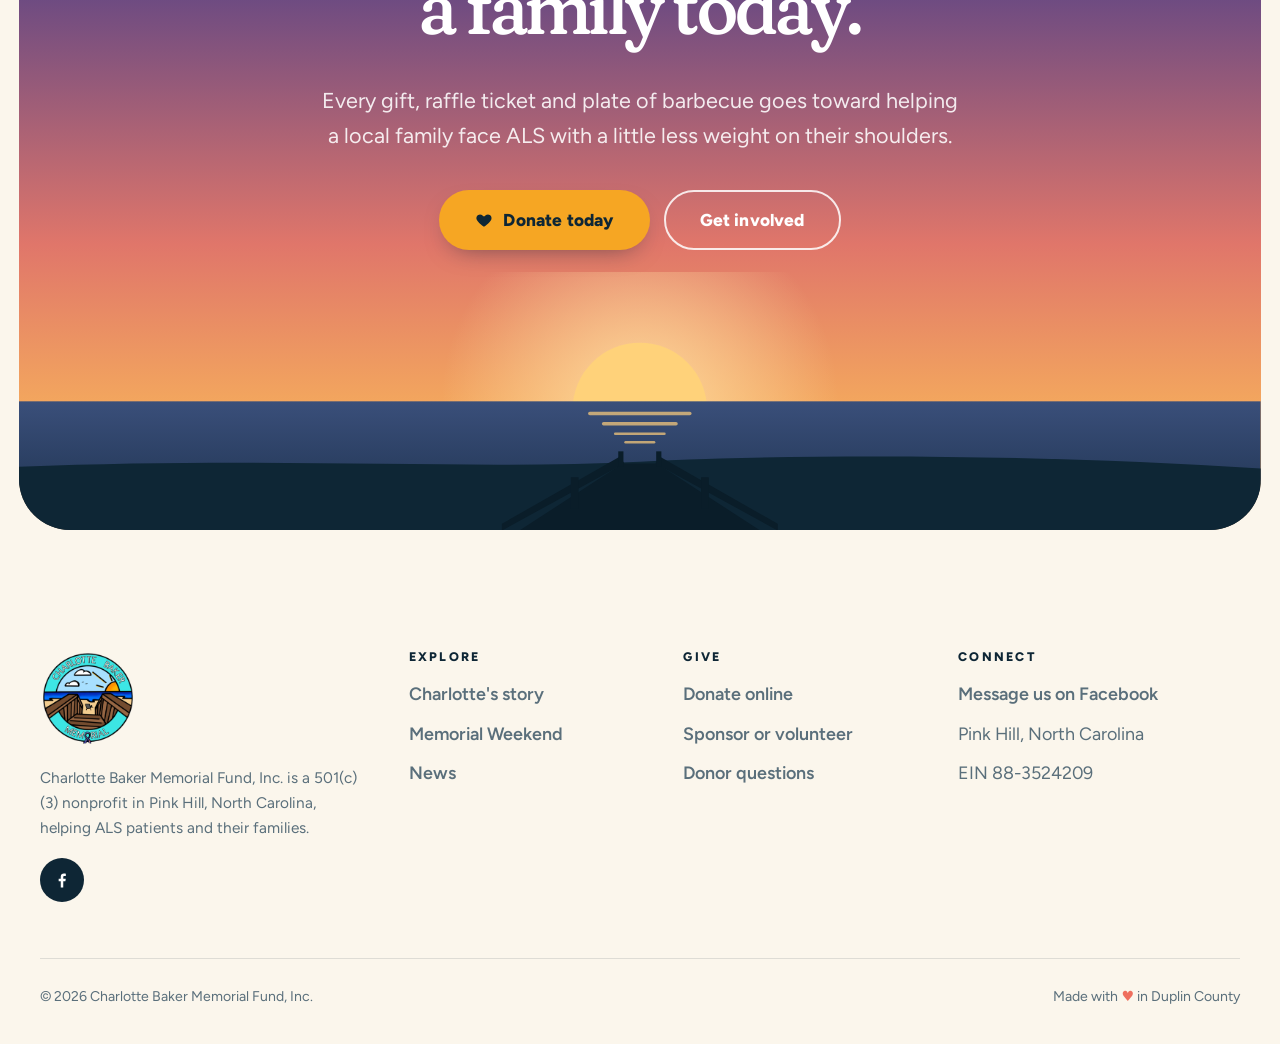
==== commit fa49c2d6: "Slow the sponsor marquee from 55 to 38 px/sec Too brisk to read comfortably on the live site. With 1" ====
--- a/index.html
+++ b/index.html
@@ -22,7 +22,7 @@
   <link rel="preconnect" href="https://fonts.googleapis.com">
   <link rel="preconnect" href="https://fonts.gstatic.com" crossorigin>
   <link href="https://fonts.googleapis.com/css2?family=Caveat:wght@600;700&family=Figtree:wght@400;500;600;700;800&family=Fraunces:ital,opsz,wght,SOFT,WONK@0,9..144,300..700,0..100,0..1;1,9..144,300..700,0..100,0..1&display=swap" rel="stylesheet">
-  <link rel="stylesheet" href="assets/css/styles.css?v=9">
+  <link rel="stylesheet" href="assets/css/styles.css?v=10">
   <script>document.documentElement.classList.add("js")</script>
 
   <script type="application/ld+json">
@@ -446,6 +446,6 @@
     </div>
   </footer>
 
-  <script src="assets/js/main.js?v=9" defer></script>
+  <script src="assets/js/main.js?v=10" defer></script>
 </body>
 </html>
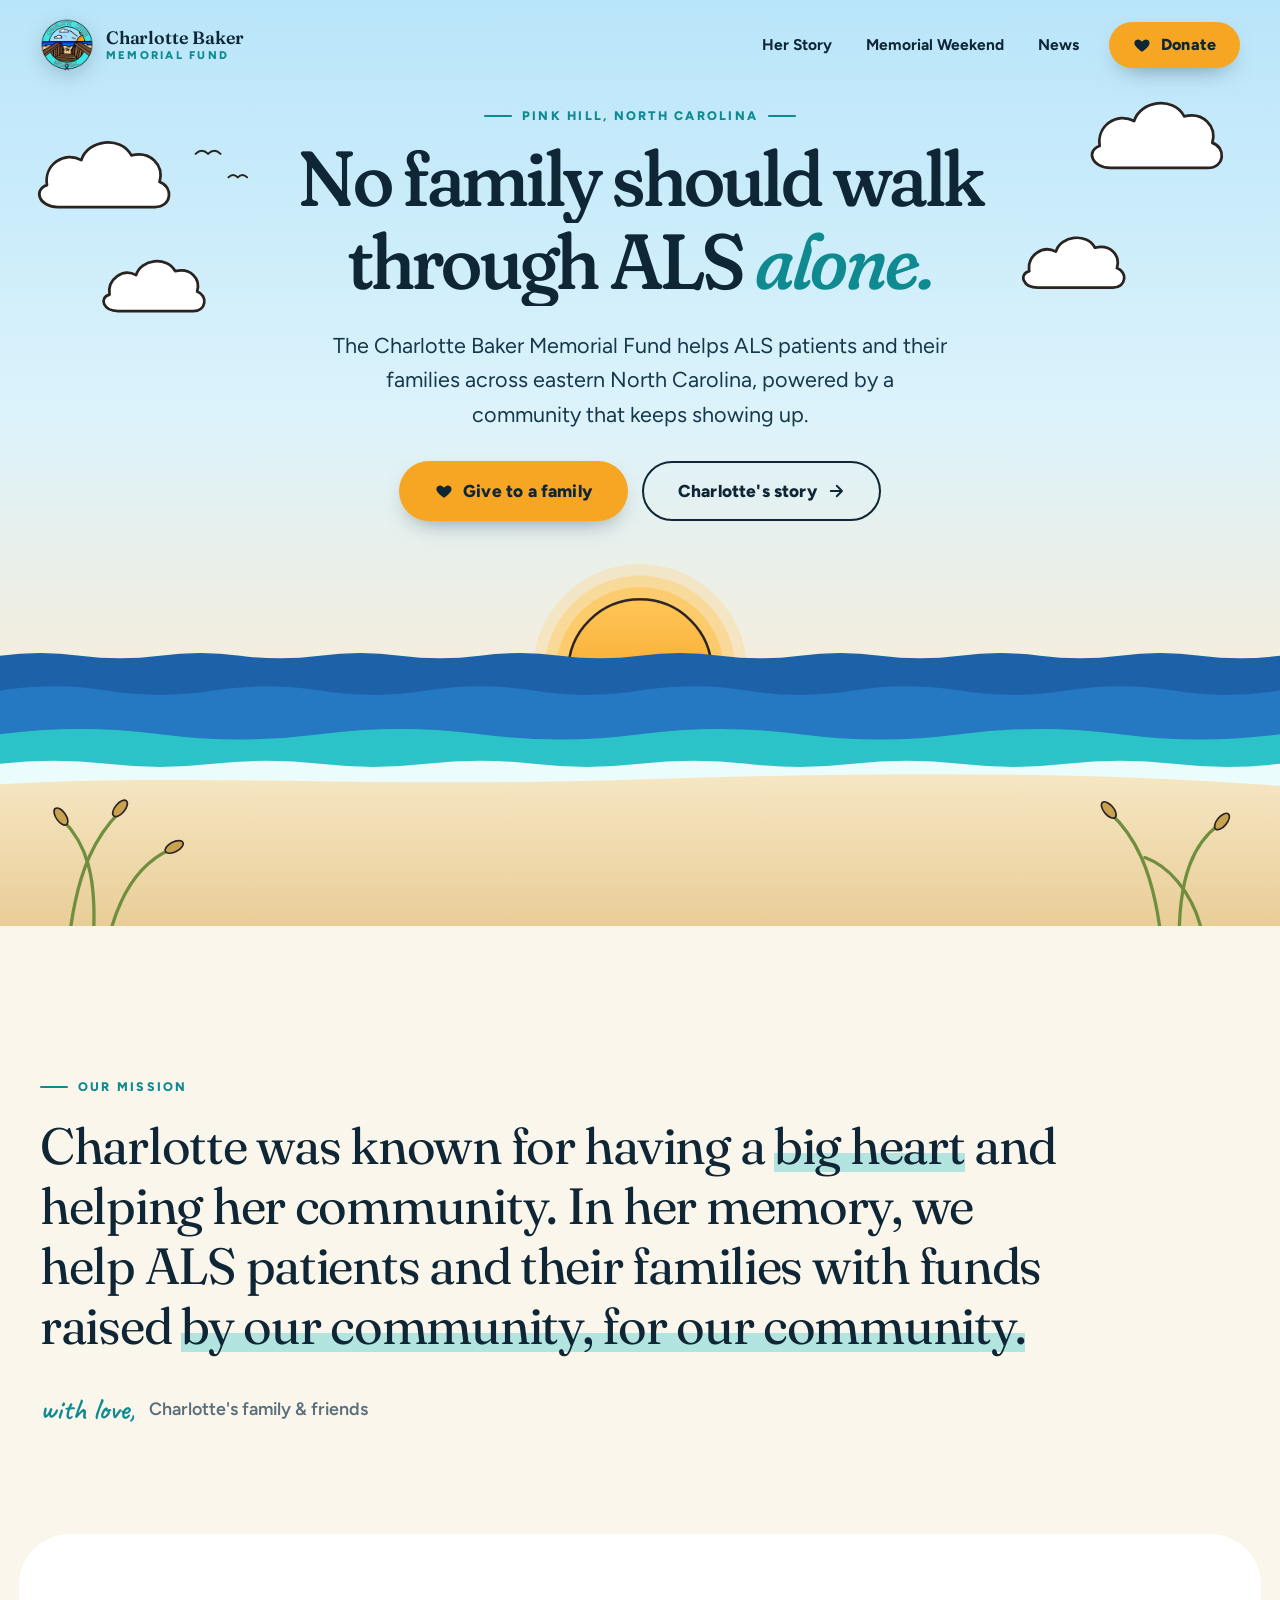
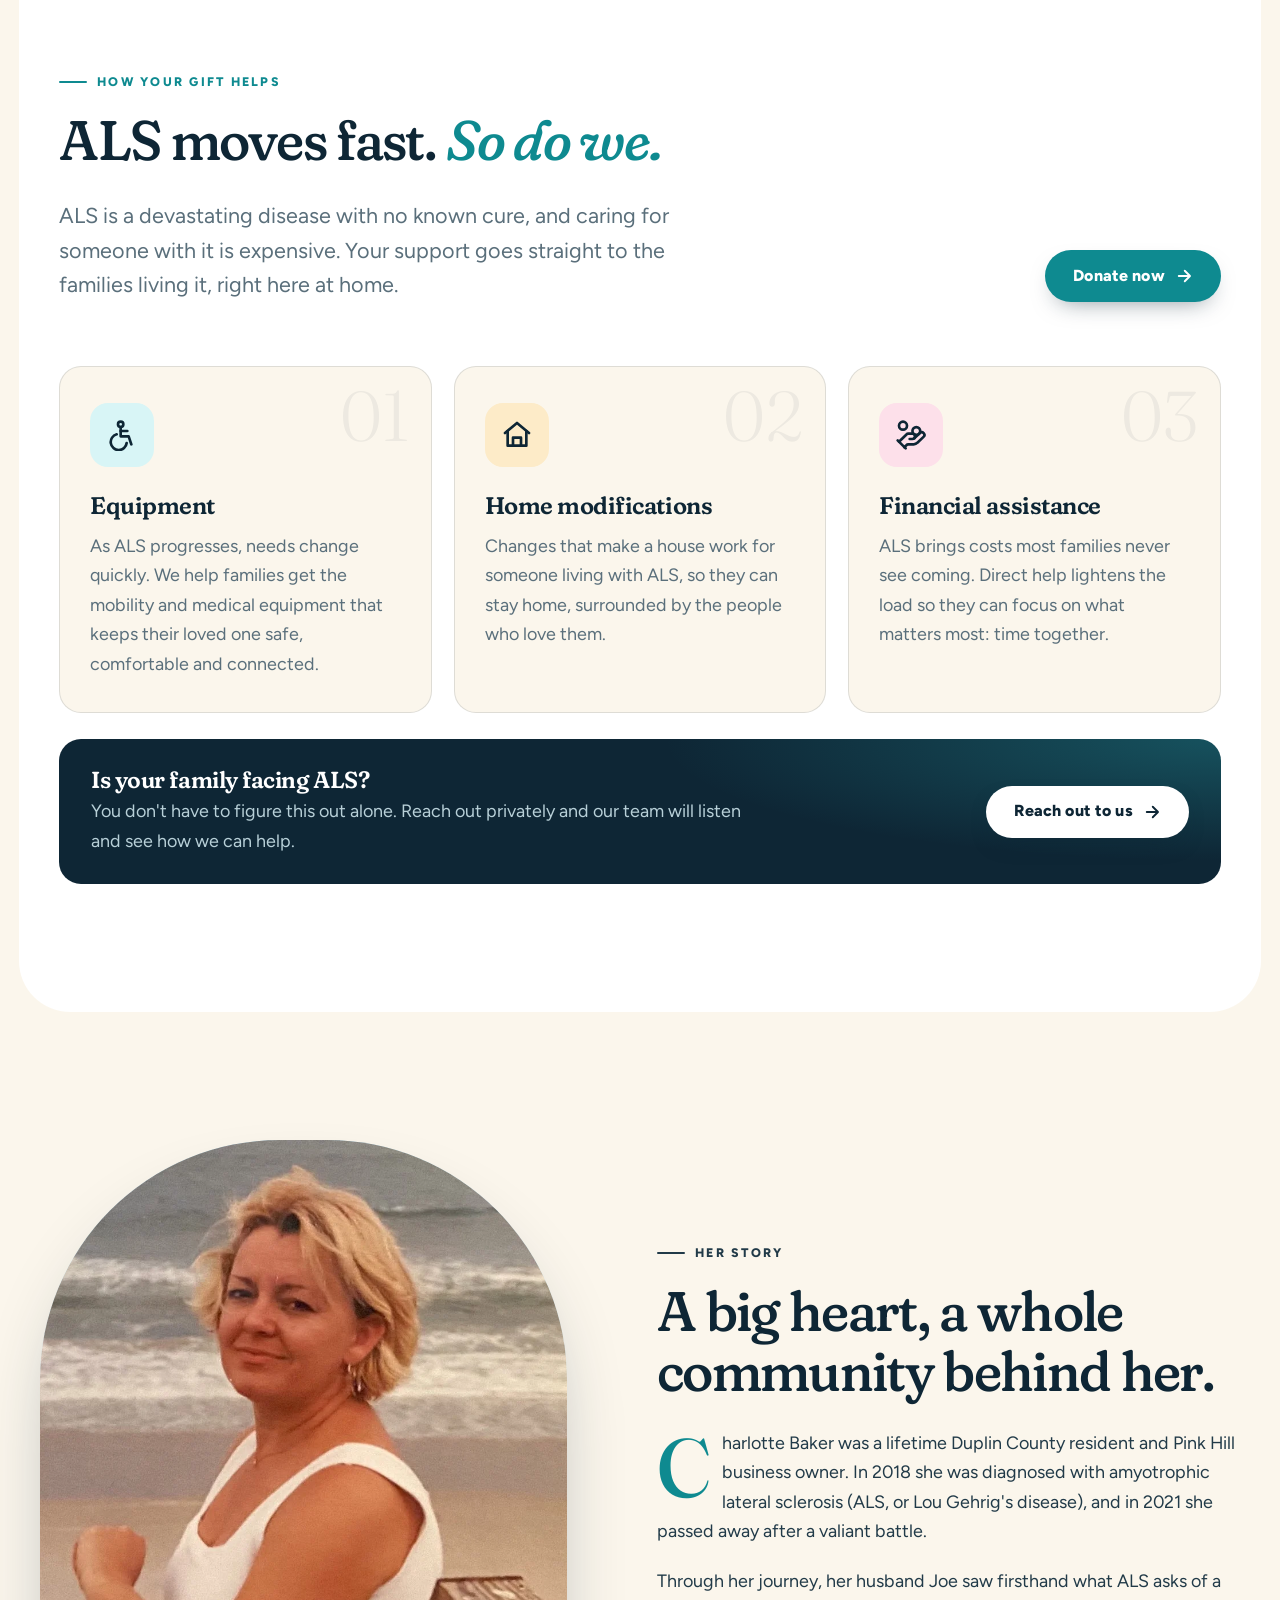
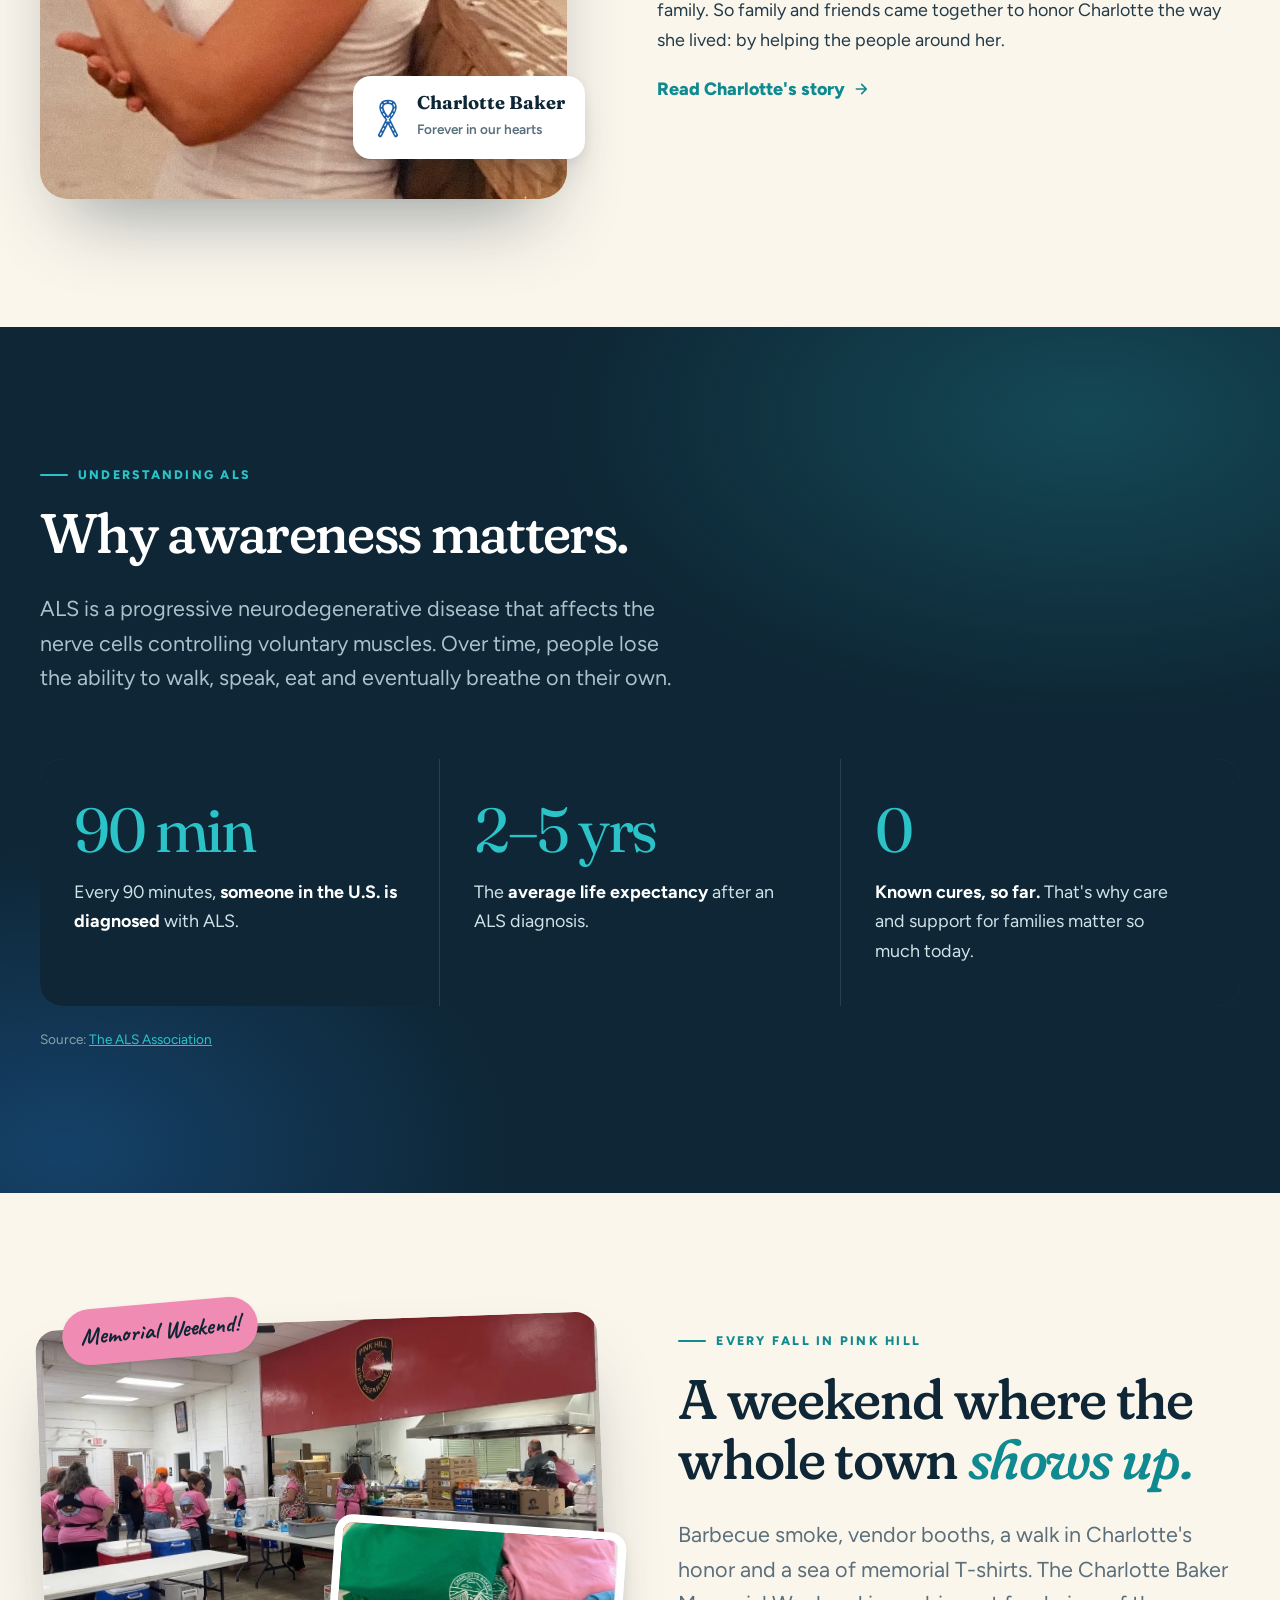
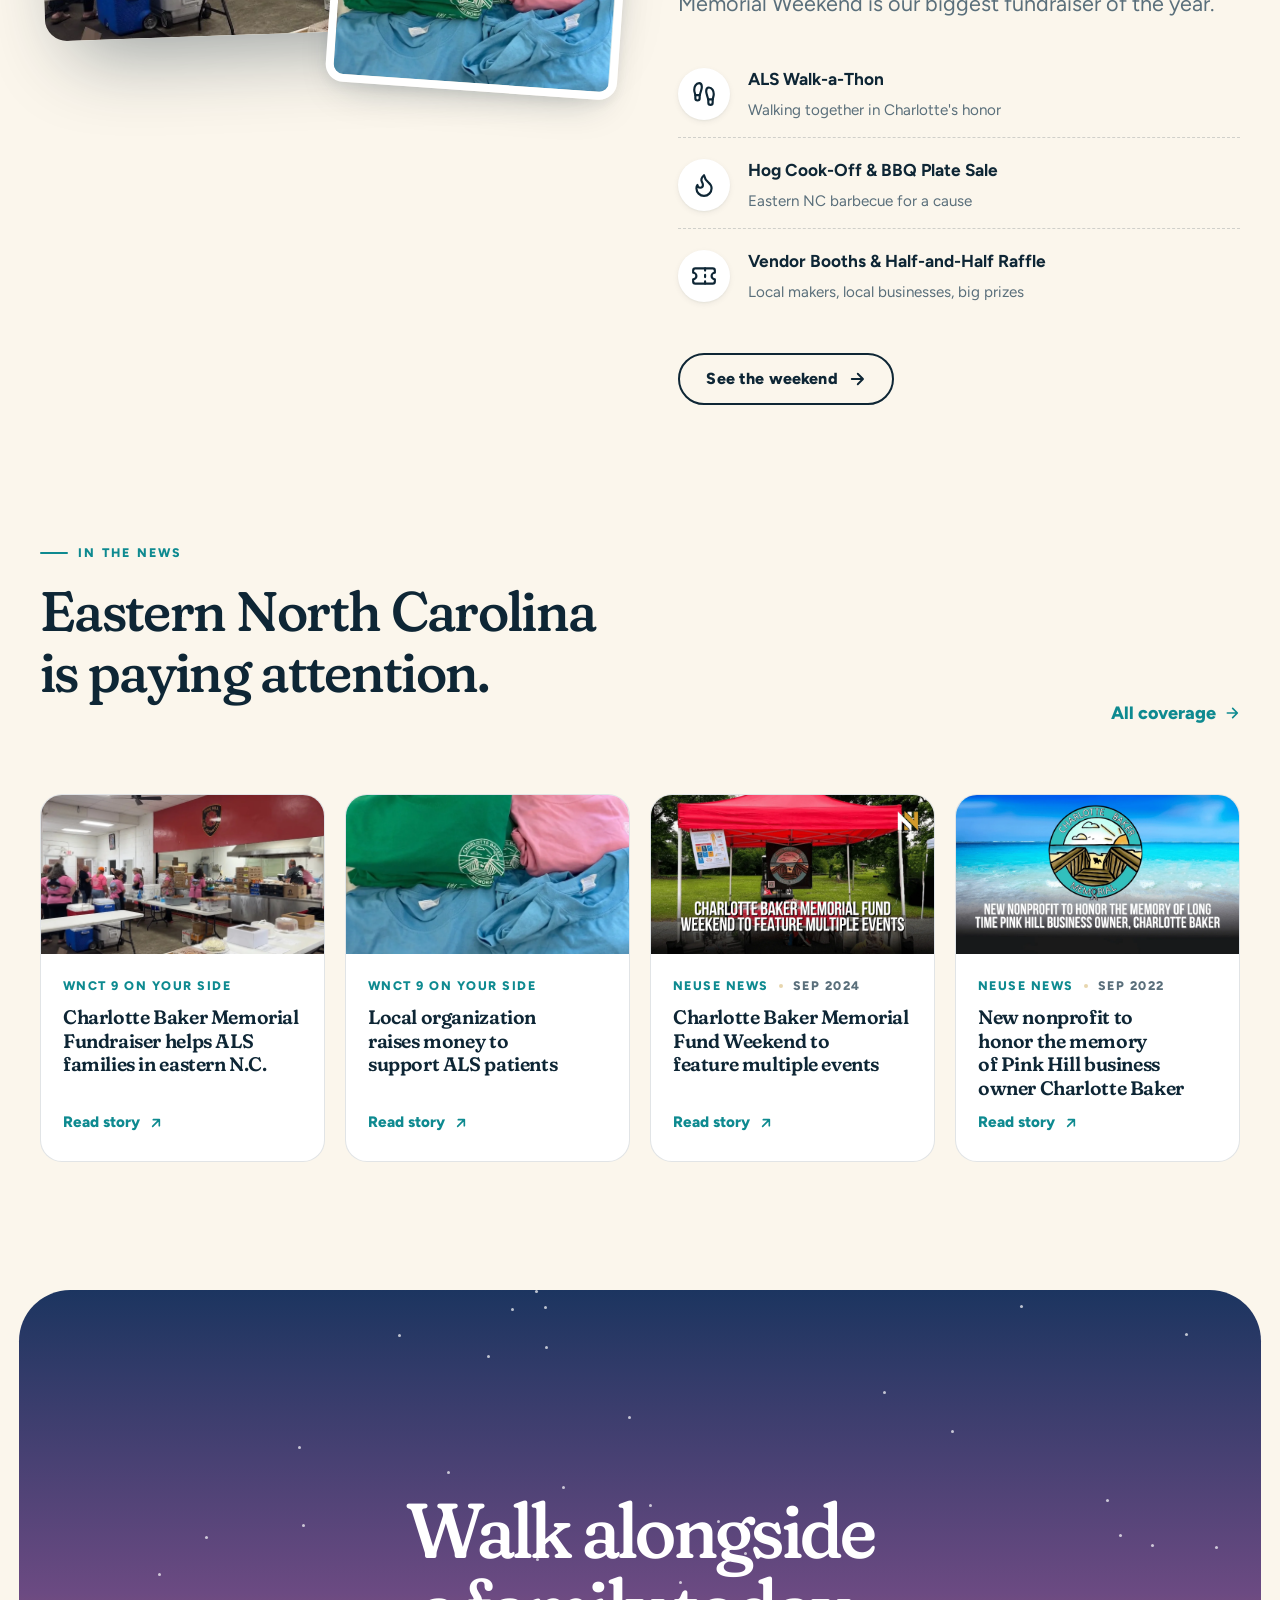
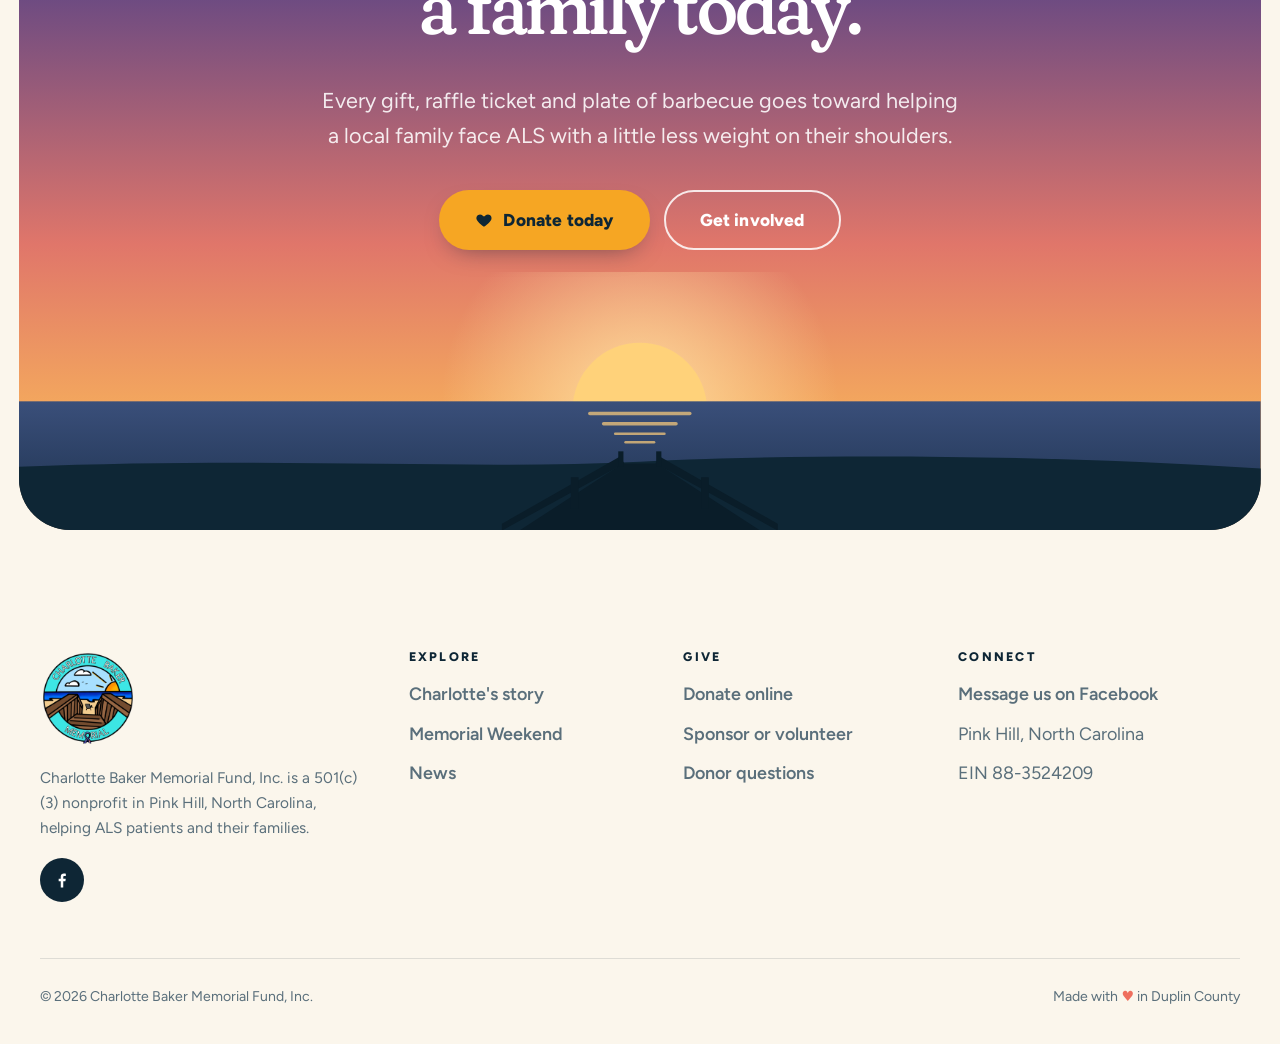
==== commit eef24e8e: "Fix the marquee running ~5x too fast on the live site renderMarquee() was called while the sponsors " ====
--- a/index.html
+++ b/index.html
@@ -22,7 +22,7 @@
   <link rel="preconnect" href="https://fonts.googleapis.com">
   <link rel="preconnect" href="https://fonts.gstatic.com" crossorigin>
   <link href="https://fonts.googleapis.com/css2?family=Caveat:wght@600;700&family=Figtree:wght@400;500;600;700;800&family=Fraunces:ital,opsz,wght,SOFT,WONK@0,9..144,300..700,0..100,0..1;1,9..144,300..700,0..100,0..1&display=swap" rel="stylesheet">
-  <link rel="stylesheet" href="assets/css/styles.css?v=10">
+  <link rel="stylesheet" href="assets/css/styles.css?v=11">
   <script>document.documentElement.classList.add("js")</script>
 
   <script type="application/ld+json">
@@ -446,6 +446,6 @@
     </div>
   </footer>
 
-  <script src="assets/js/main.js?v=10" defer></script>
+  <script src="assets/js/main.js?v=11" defer></script>
 </body>
 </html>
